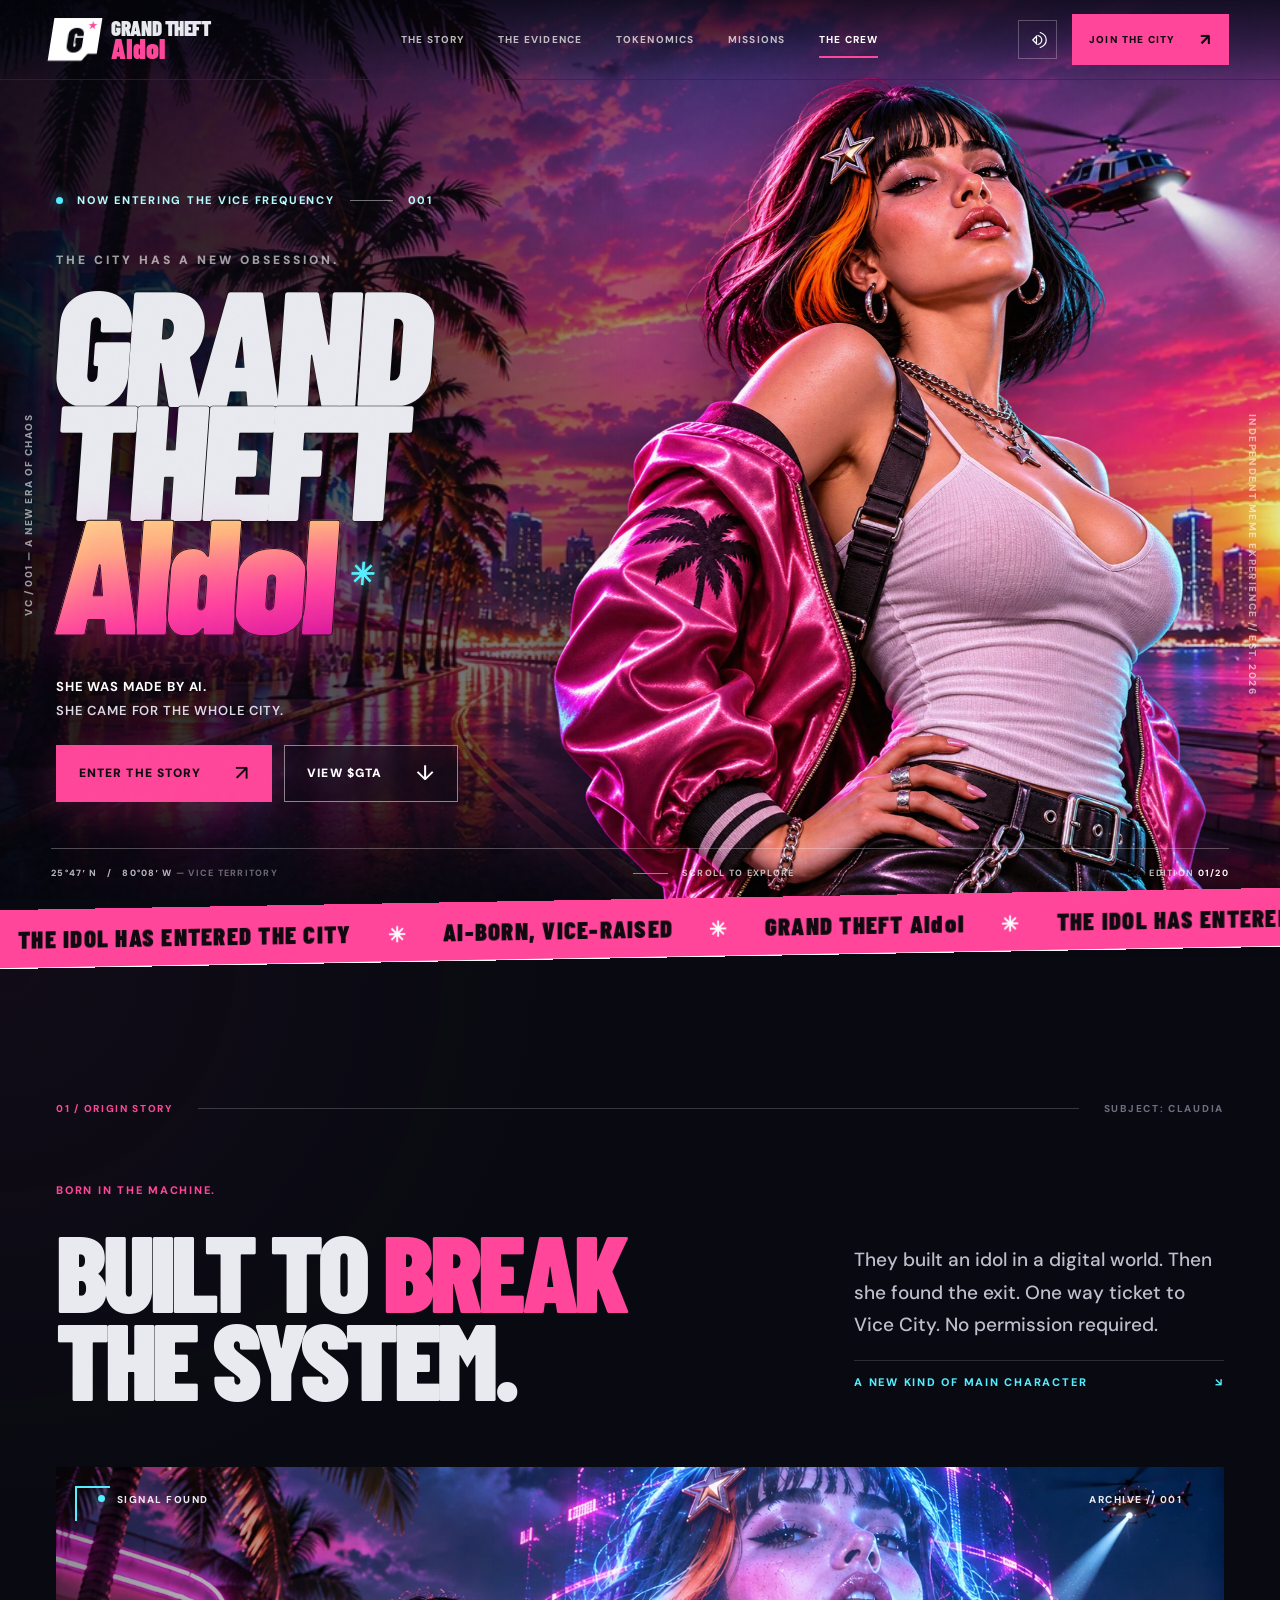
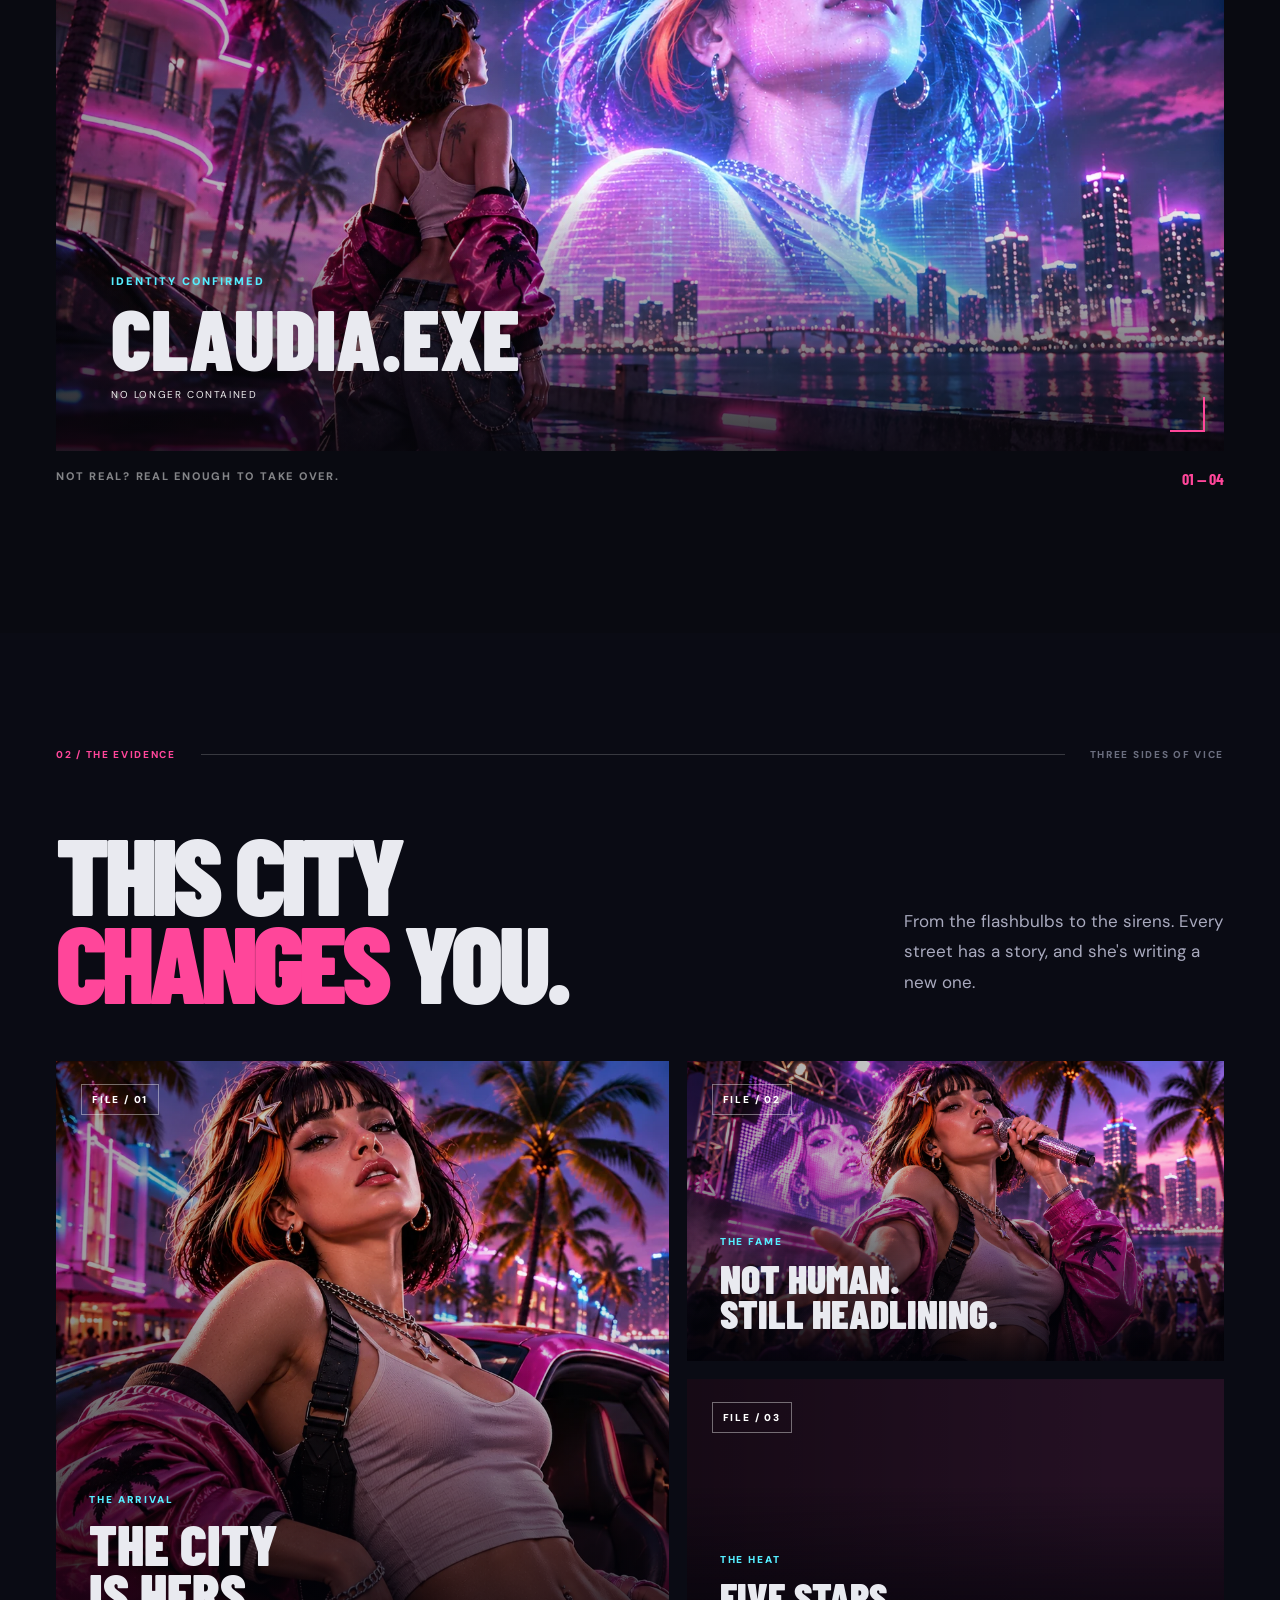
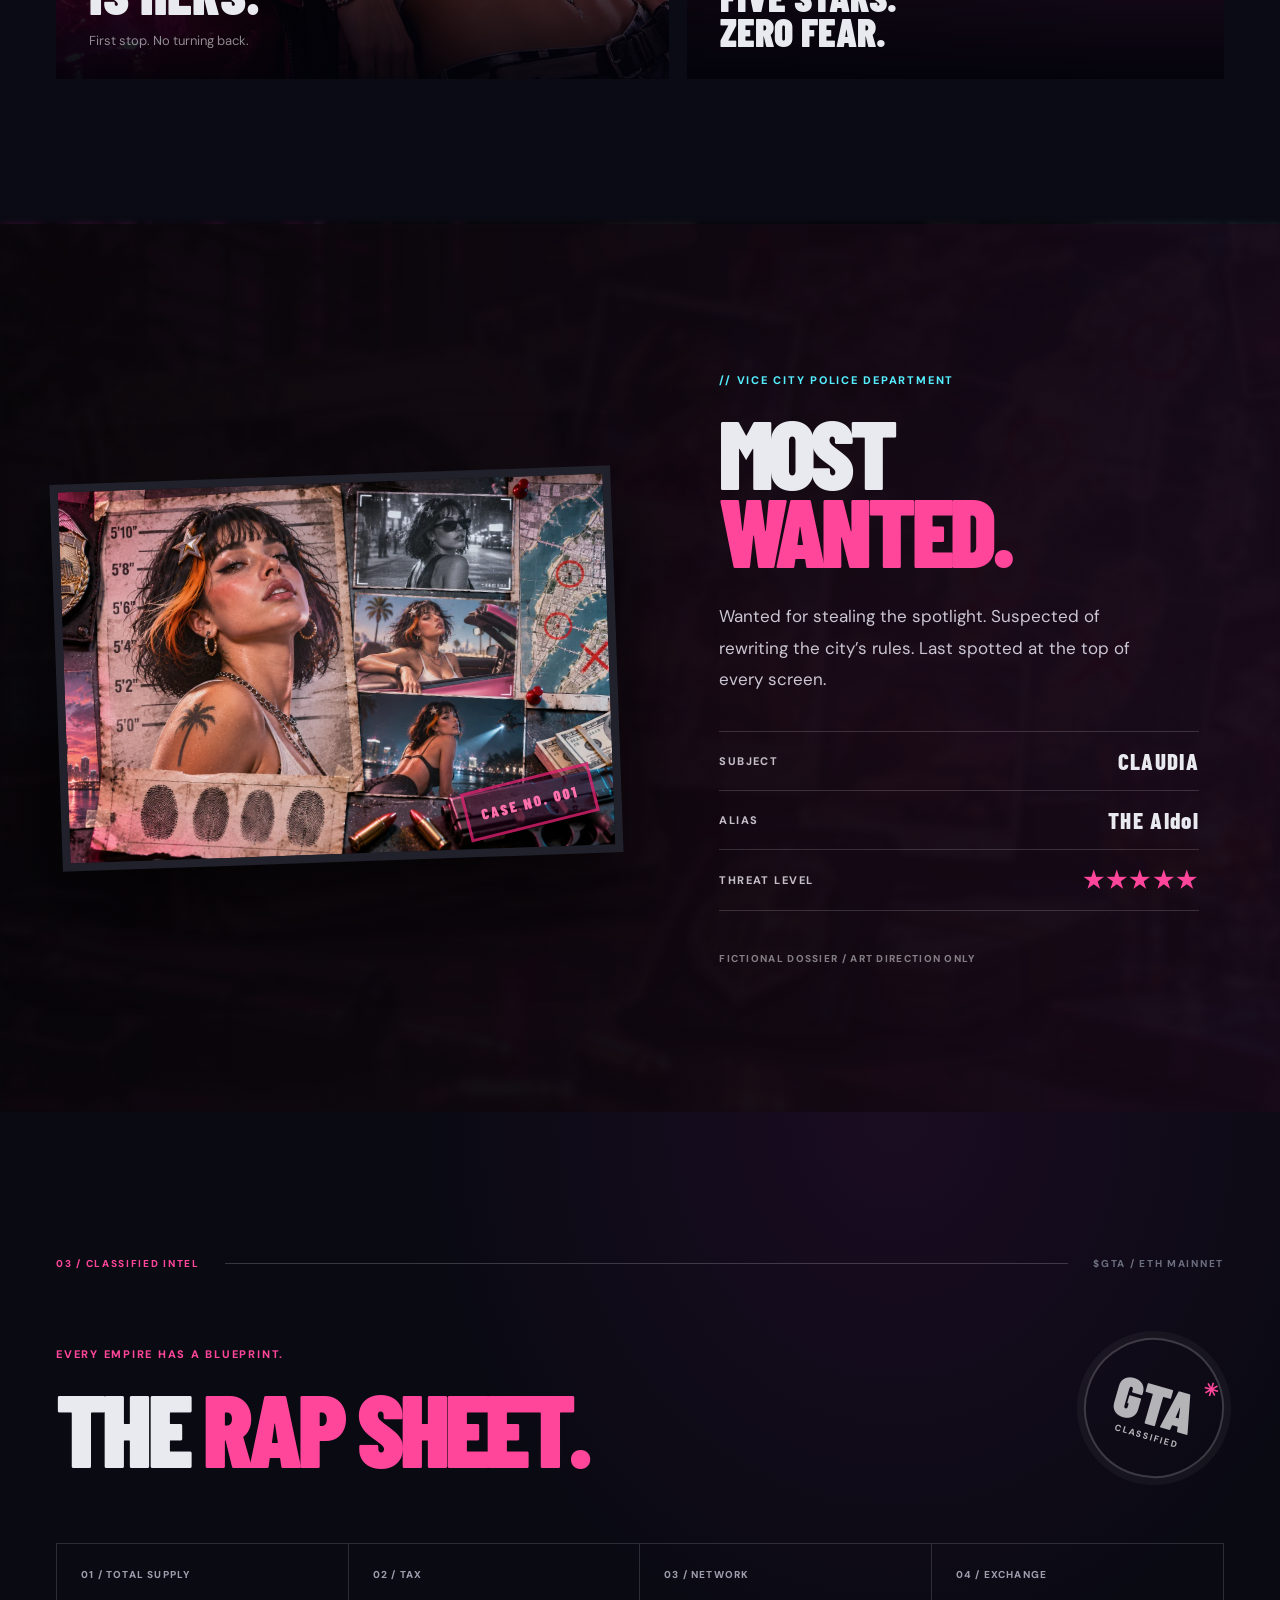
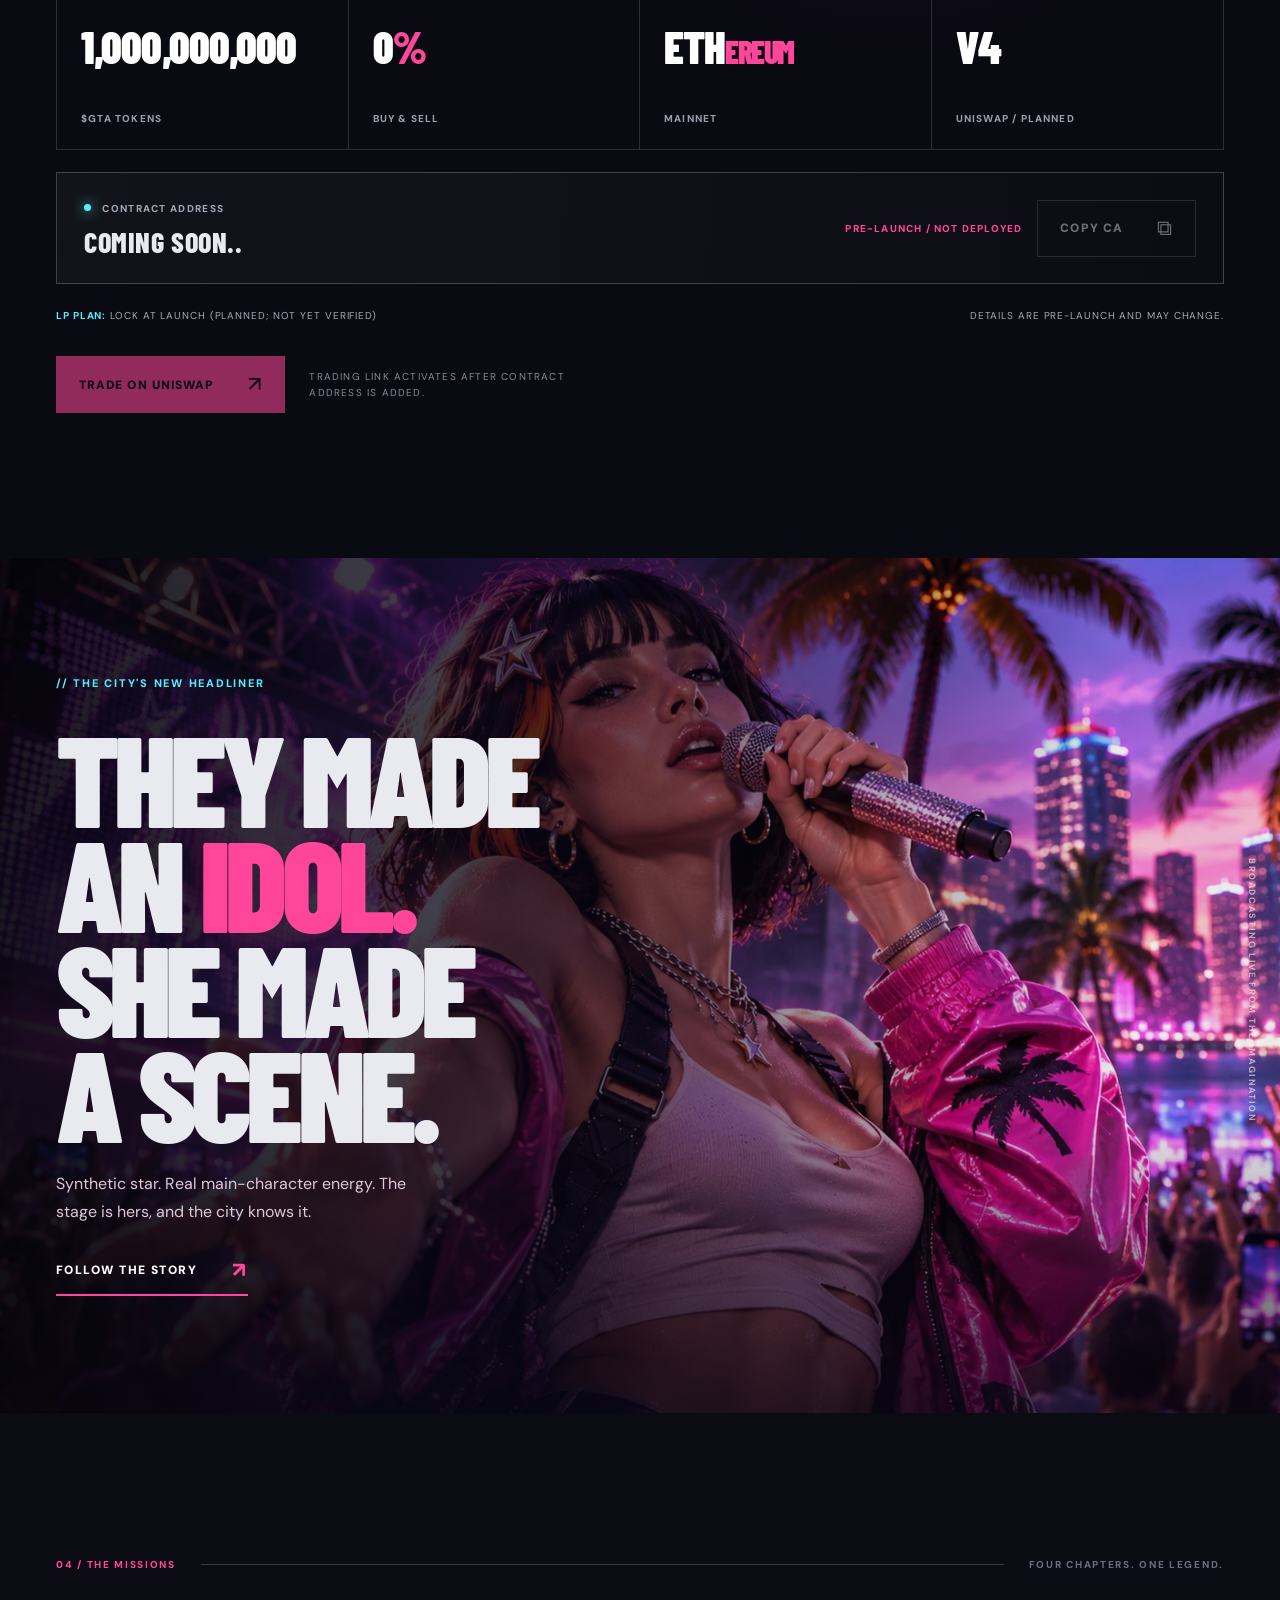
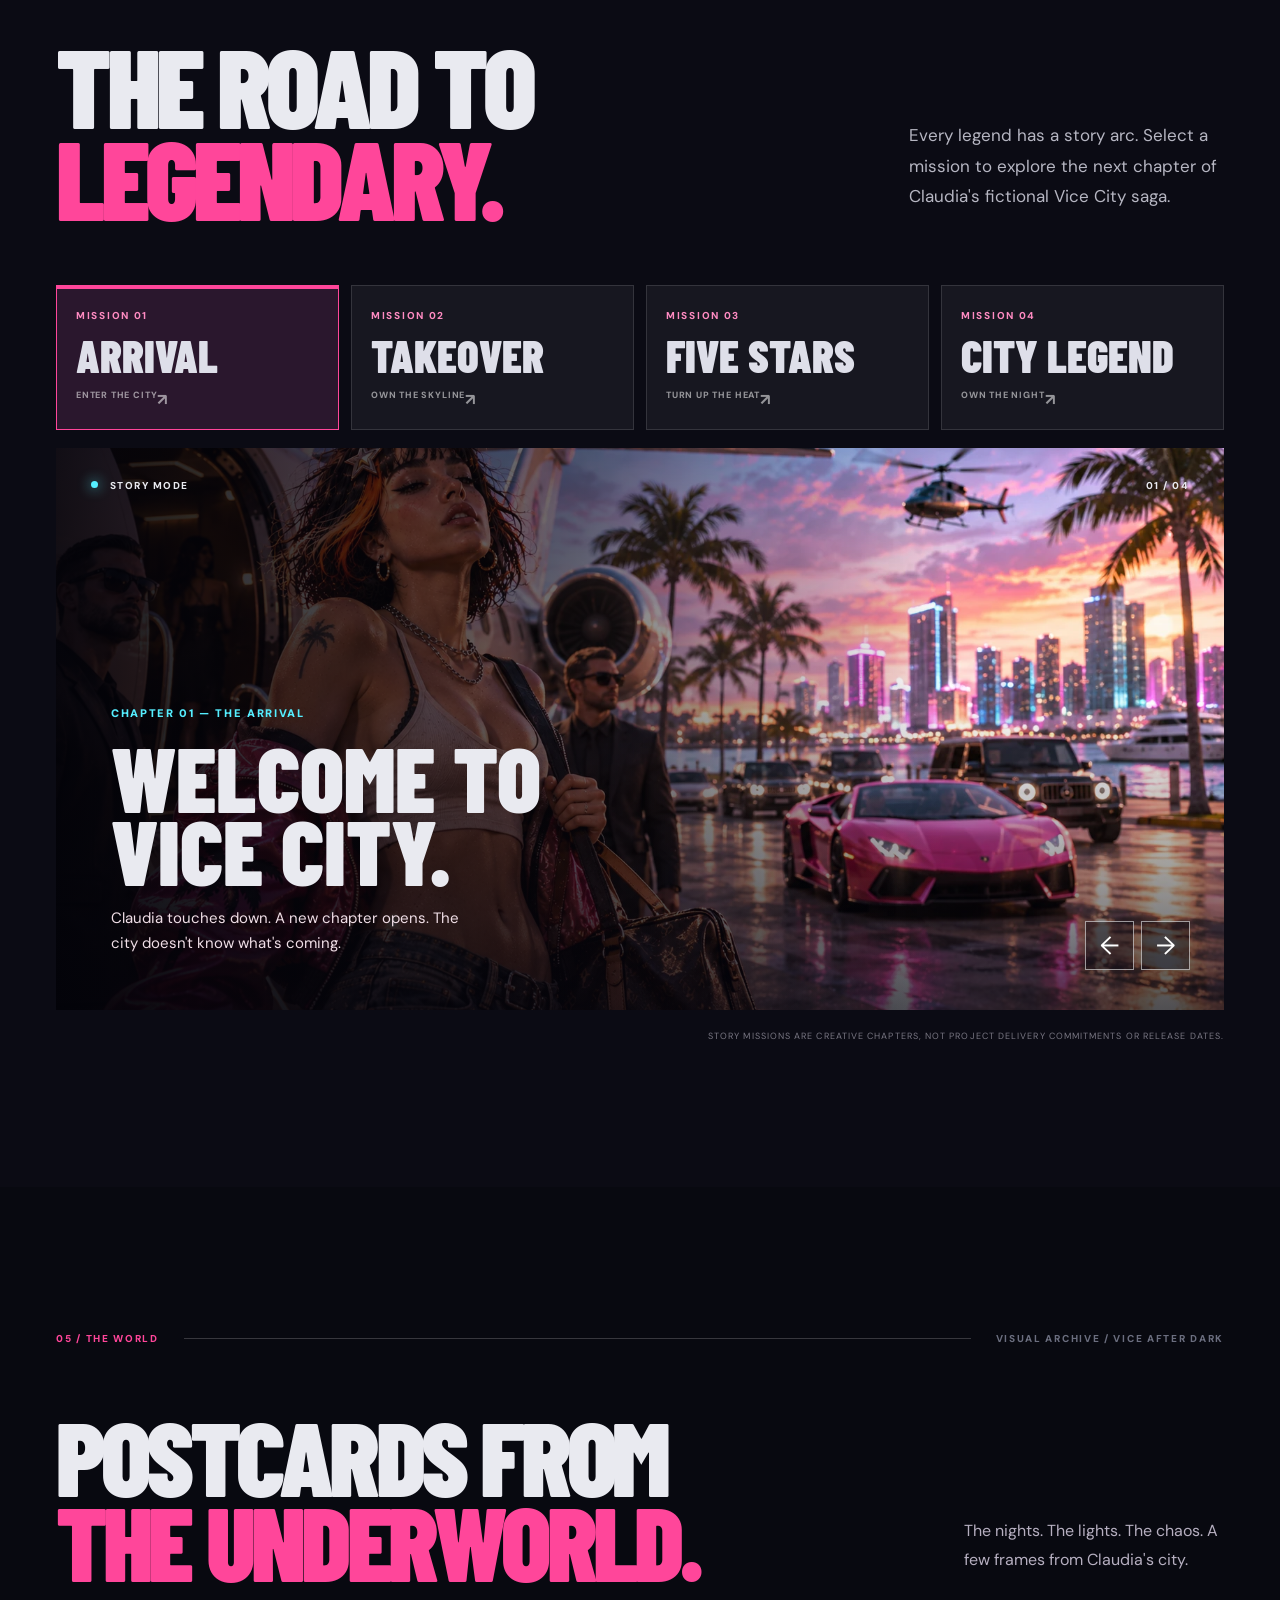
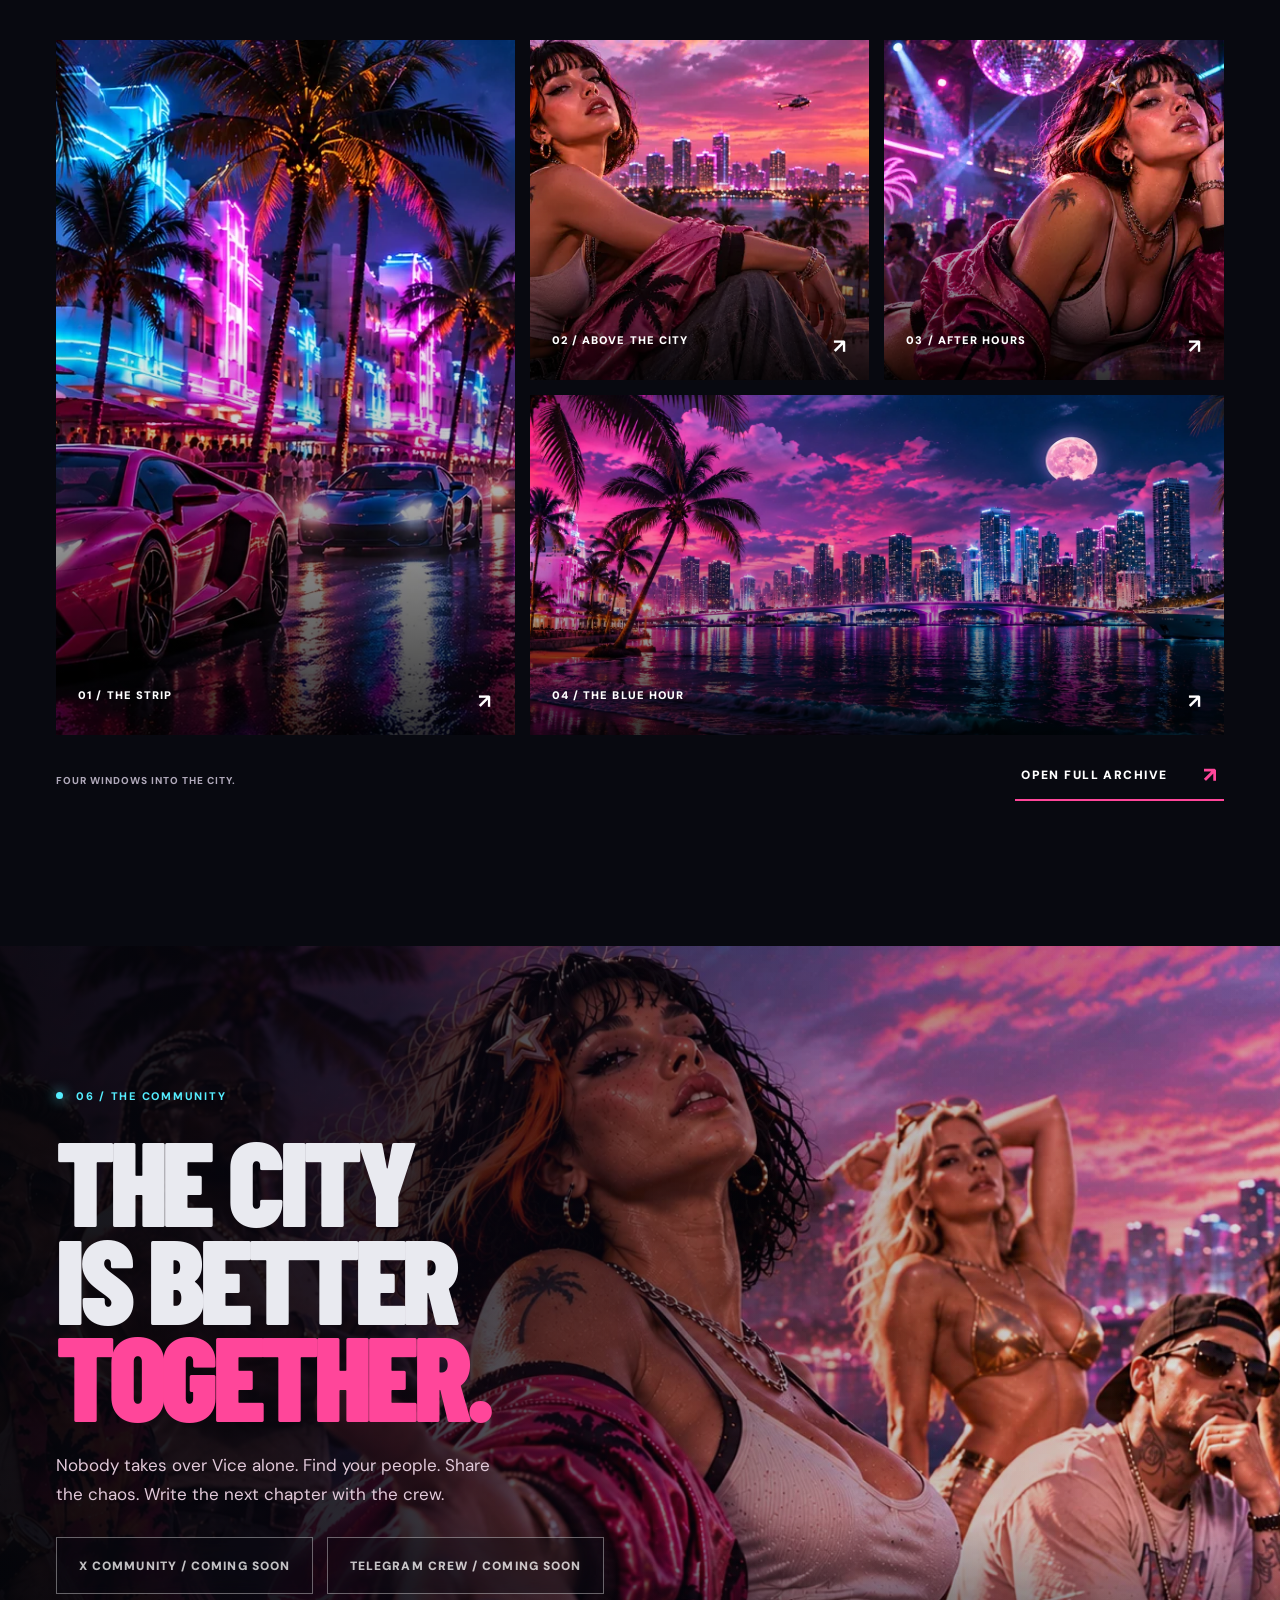
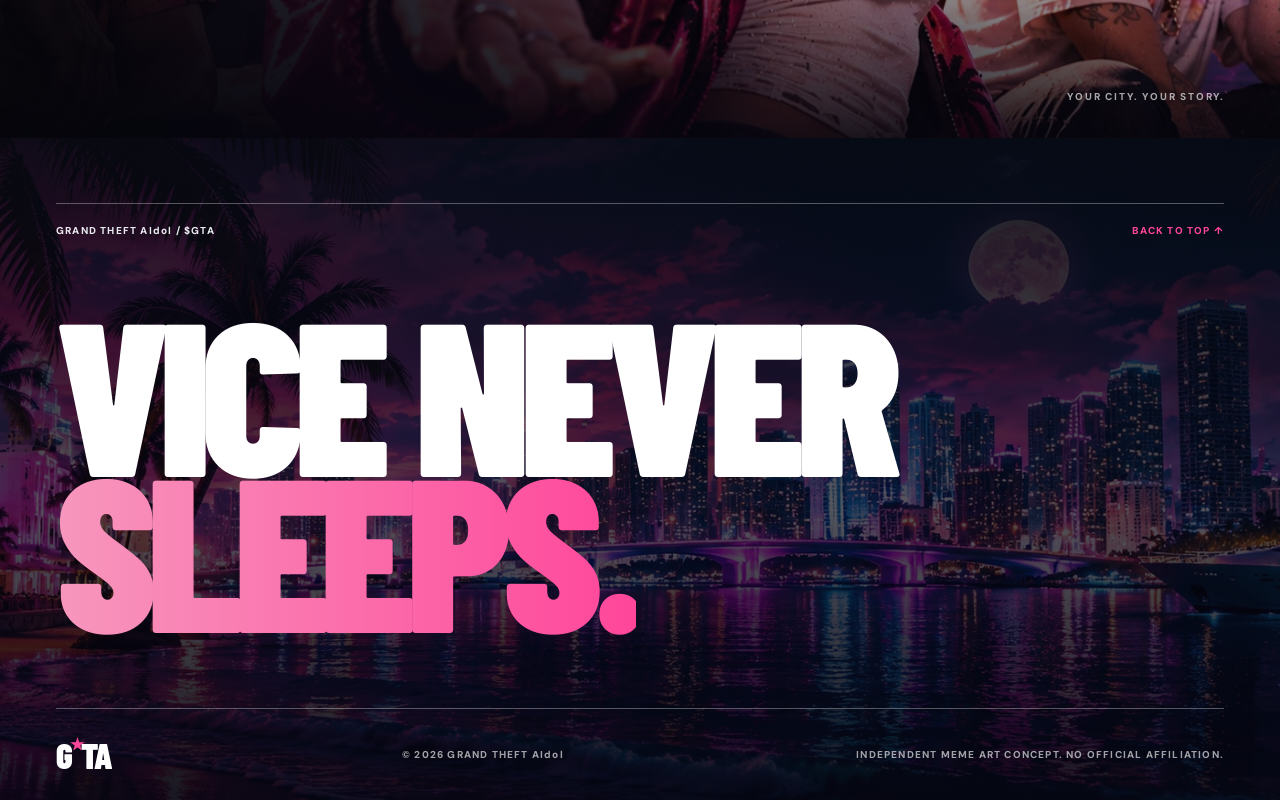
==== index.html @ fe6e4213 "Publish the Grand Theft AIdol site with a private visitor dashboard. EOF" ====
<!doctype html>
<html lang="en">
<head>
  <meta charset="UTF-8" />
  <meta name="viewport" content="width=device-width, initial-scale=1.0" />
  <meta name="theme-color" content="#080910" />
  <meta name="description" content="Grand Theft AIdol ($GTA). The AI idol has arrived in Vice City. Explore the cinematic, independent memecoin experience." />
  <meta property="og:type" content="website" />
  <meta property="og:title" content="Grand Theft AIdol | $GTA" />
  <meta property="og:description" content="The city has a new idol. Enter the neon-soaked $GTA universe." />
  <meta property="og:image" content="assets/images/social-preview.jpg" />
  <meta name="twitter:card" content="summary_large_image" />
  <meta name="color-scheme" content="dark" />
  <title>Grand Theft AIdol — $GTA | Welcome to Vice</title>
  <link rel="icon" type="image/webp" href="assets/images/logo-circle.webp" />
  <link rel="preload" as="image" href="assets/images/city-sunset.webp" fetchpriority="high" />
  <link rel="preload" as="image" href="assets/images/claudia-cutout.webp" fetchpriority="high" />
  <link rel="stylesheet" href="css/styles.css" />
  <script src="js/config.js" defer></script>
  <script src="js/app.js" defer></script>
  <script src="js/visitor.js" defer></script>
</head>
<body>
  <a class="skip-link" href="#main">Skip to content</a>
  <div class="grain" aria-hidden="true"></div>
  <div class="reading-progress" aria-hidden="true"><span id="readingBar"></span></div>

  <div class="boot" id="boot" aria-hidden="true">
    <div class="boot__grain"></div>
    <div class="boot__inner">
      <span class="eyebrow boot__eyebrow"><span class="led"></span> VICE CITY NETWORK / BOOTING</span>
      <div class="boot__brand">G<span>T</span>A<span class="boot__period">.</span></div>
      <div class="boot__status">CONNECTING TO THE IDOL FREQUENCY</div>
      <div class="boot__track"><span class="boot__fill" id="bootFill"></span></div>
      <span class="boot__percent" id="bootPercent">00%</span>
    </div>
  </div>

  <header class="header" id="header">
    <a class="brand" href="#home" aria-label="Grand Theft AIdol — home">
      <span class="brand__icon">G<span>★</span></span>
      <span class="brand__name">GRAND THEFT<span>AIdol</span></span>
    </a>
    <nav class="nav" id="mainNav" aria-label="Main navigation">
      <a href="#story" data-nav="story">THE STORY</a>
      <a href="#evidence" data-nav="evidence">THE EVIDENCE</a>
      <a href="#tokenomics" data-nav="tokenomics">TOKENOMICS</a>
      <a href="#missions" data-nav="missions">MISSIONS</a>
      <a href="#crew" data-nav="crew">THE CREW</a>
      <span class="nav__mobile-meta">VICE CITY / 2026 / NO SLEEP</span>
    </nav>
    <div class="header__actions">
      <button class="icon-btn motion-toggle" id="motionToggle" type="button" aria-label="Reduce site animations" aria-pressed="false" title="Toggle animation">
        <svg viewBox="0 0 24 24" aria-hidden="true"><path d="m5 12 5-5v10l-5-5Zm7-6c3 1 5 3 5 6s-2 5-5 6M15 2c5 2 8 5 8 10s-3 8-8 10" fill="none" stroke="currentColor" stroke-width="1.6" stroke-linecap="round"/></svg>
      </button>
      <a class="header__cta" href="#crew">JOIN THE CITY <span aria-hidden="true">↗</span></a>
      <button class="menu-toggle" id="menuToggle" type="button" aria-controls="mainNav" aria-expanded="false" aria-label="Open navigation"><span></span><span></span></button>
    </div>
  </header>

  <main id="main">
    <section class="hero stage" id="home" aria-label="Welcome to Grand Theft AIdol">
      <div class="hero__photo" aria-hidden="true"><img src="assets/images/city-sunset.webp" alt="" fetchpriority="high" /></div>
      <div class="hero__vignette"></div>
      <div class="hero__sunflare" aria-hidden="true"></div>
      <div class="hero__cutout" id="heroCutout" aria-hidden="true"><img src="assets/images/claudia-cutout.webp" alt="" fetchpriority="high" /></div>
      <div class="hero__side hero__side--left" aria-hidden="true">VC / 001 — A NEW ERA OF CHAOS</div>
      <div class="hero__side hero__side--right" aria-hidden="true">INDEPENDENT MEME EXPERIENCE // EST. 2026</div>
      <div class="hero__content container">
        <div class="hero__status eyebrow"><span class="led"></span> NOW ENTERING THE VICE FREQUENCY <span class="hero__status-line"></span> 001</div>
        <p class="hero__overline">THE CITY HAS A NEW OBSESSION.</p>
        <h1 class="hero__headline"><span>GRAND</span><span>THEFT</span><span class="hero__headline-idol">AI<em>dol</em><b class="hero__spark">✳</b></span></h1>
        <div class="hero__bottom">
          <p><strong>SHE WAS MADE BY AI.</strong><br/>SHE CAME FOR THE WHOLE CITY.</p>
          <div class="hero__buttons">
            <a class="btn btn--pink" href="#story"><span>ENTER THE STORY</span><span aria-hidden="true">↗</span></a>
            <a class="btn btn--outline" href="#tokenomics"><span>VIEW $GTA</span><span aria-hidden="true">↓</span></a>
          </div>
        </div>
      </div>
      <div class="hero__footer">
        <div class="coordinates">25°47′ N &nbsp; / &nbsp; 80°08′ W <span>— VICE TERRITORY</span></div>
        <a class="scroll-hint" href="#story"><span class="scroll-hint__line"></span> SCROLL TO EXPLORE</a>
        <div class="hero__edition">EDITION <strong>01/20</strong></div>
      </div>
    </section>

    <div class="ticker" aria-label="AI idol. Vice City. Zero permission.">
      <div class="ticker__track" aria-hidden="true"><span>THE IDOL HAS ENTERED THE CITY <b>✳</b> AI-BORN, VICE-RAISED <b>✳</b> GRAND THEFT AIdol <b>✳</b> THE IDOL HAS ENTERED THE CITY <b>✳</b> AI-BORN, VICE-RAISED <b>✳</b> GRAND THEFT AIdol <b>✳</b></span><span>THE IDOL HAS ENTERED THE CITY <b>✳</b> AI-BORN, VICE-RAISED <b>✳</b> GRAND THEFT AIdol <b>✳</b> THE IDOL HAS ENTERED THE CITY <b>✳</b> AI-BORN, VICE-RAISED <b>✳</b> GRAND THEFT AIdol <b>✳</b></span></div>
    </div>

    <section class="story section" id="story" aria-labelledby="storyHeading">
      <div class="container">
        <div class="section-kicker reveal"><span>01 / ORIGIN STORY</span><span class="section-kicker__rule"></span><span>SUBJECT: CLAUDIA</span></div>
        <div class="story__intro">
          <div class="story__heading reveal">
            <p class="eyebrow text-pink">BORN IN THE MACHINE.</p>
            <h2 id="storyHeading" class="display">BUILT TO <em>BREAK</em><br/>THE SYSTEM.</h2>
          </div>
          <div class="story__lede reveal"><p>They built an idol in a digital world. Then she found the exit. One way ticket to Vice City. No permission required.</p><span class="micro">A NEW KIND OF MAIN CHARACTER <span aria-hidden="true">↘</span></span></div>
        </div>
        <div class="story__cinema image-frame reveal">
          <img src="assets/images/ai-hologram.webp" alt="Claudia stands on a Vice City rooftop beneath an enormous blue holographic projection of herself." loading="lazy" decoding="async" />
          <div class="story__cinema-overlay"></div>
          <span class="frame-corner frame-corner--tl"></span><span class="frame-corner frame-corner--br"></span>
          <div class="story__cinema-top"><span><span class="led"></span> SIGNAL FOUND</span><span>ARCHIVE // 001</span></div>
          <div class="story__cinema-caption"><span>IDENTITY CONFIRMED</span><strong>CLAUDIA.EXE</strong><small>NO LONGER CONTAINED</small></div>
        </div>
        <div class="story__footnote reveal"><span class="micro">NOT REAL? REAL ENOUGH TO TAKE OVER.</span><span class="story__footnote-number">01 — 04</span></div>
      </div>
    </section>

    <section class="episodes section" id="evidence" aria-labelledby="evidenceHeading">
      <div class="container">
        <div class="section-kicker reveal"><span>02 / THE EVIDENCE</span><span class="section-kicker__rule"></span><span>THREE SIDES OF VICE</span></div>
        <div class="episodes__head reveal"><h2 class="display" id="evidenceHeading">THIS CITY<br/><em>CHANGES</em> YOU.</h2><p>From the flashbulbs to the sirens. Every street has a story, and she's writing a new one.</p></div>
        <div class="episodes__grid">
          <article class="episode episode--tall reveal" tabindex="0">
            <img src="assets/images/arrival-supercar.webp" loading="lazy" decoding="async" alt="Claudia with an exotic pink car on a neon waterfront boulevard." />
            <div class="episode__shade"></div><div class="episode__number">FILE / 01</div><div class="episode__bottom"><span>THE ARRIVAL</span><h3>THE CITY<br/>IS HERS.</h3><p>First stop. No turning back.</p></div>
          </article>
          <article class="episode episode--short reveal" tabindex="0">
            <img src="assets/images/stage-idol.webp" loading="lazy" decoding="async" alt="Claudia performing onstage beneath pink lights in front of an enormous crowd." />
            <div class="episode__shade"></div><div class="episode__number">FILE / 02</div><div class="episode__bottom"><span>THE FAME</span><h3>NOT HUMAN.<br/>STILL HEADLINING.</h3></div>
          </article>
          <article class="episode episode--short reveal" tabindex="0">
            <img src="assets/images/police-chase.webp" loading="lazy" decoding="async" alt="Claudia speeds through a rainy night as police cars and a helicopter pursue." />
            <div class="episode__shade"></div><div class="episode__number">FILE / 03</div><div class="episode__bottom"><span>THE HEAT</span><h3>FIVE STARS.<br/>ZERO FEAR.</h3></div>
          </article>
        </div>
      </div>
    </section>

    <section class="wanted section" id="wanted" aria-label="Claudia casefile">
      <div class="wanted__bg" aria-hidden="true"><img src="assets/images/casefile-desk.webp" loading="lazy" alt=""/></div>
      <div class="container wanted__grid">
        <div class="wanted__poster image-frame reveal"><img src="assets/images/wanted-dossier.webp" alt="Fictional Vice City police investigation board featuring Claudia's portrait, fingerprints, and surveillance photos." loading="lazy" decoding="async"/><span class="wanted__stamp">CASE NO. 001</span></div>
        <div class="wanted__copy reveal"><span class="eyebrow text-cyan">// VICE CITY POLICE DEPARTMENT</span><h2 class="display">MOST<br/><em>WANTED.</em></h2><p>Wanted for stealing the spotlight. Suspected of rewriting the city’s rules. Last spotted at the top of every screen.</p><div class="wanted__facts"><div><span>SUBJECT</span><strong>CLAUDIA</strong></div><div><span>ALIAS</span><strong>THE AIdol</strong></div><div><span>THREAT LEVEL</span><strong class="wanted__stars" aria-label="five stars">★★★★★</strong></div></div><span class="wanted__notice">FICTIONAL DOSSIER / ART DIRECTION ONLY</span></div>
      </div>
    </section>

    <section class="token section" id="tokenomics" aria-labelledby="tokenHeading">
      <div class="container">
        <div class="section-kicker reveal"><span>03 / CLASSIFIED INTEL</span><span class="section-kicker__rule"></span><span>$GTA / ETH MAINNET</span></div>
        <div class="token__head reveal"><div><p class="eyebrow text-pink">EVERY EMPIRE HAS A BLUEPRINT.</p><h2 class="display" id="tokenHeading">THE <em>RAP SHEET.</em></h2></div><div class="token__seal" aria-hidden="true">GTA<span>✳</span><small>CLASSIFIED</small></div></div>
        <div class="token__grid">
          <div class="token-stat reveal"><span class="token-stat__index">01 / TOTAL SUPPLY</span><strong>1,000,000,000</strong><small>$GTA TOKENS</small></div>
          <div class="token-stat reveal"><span class="token-stat__index">02 / TAX</span><strong>0<span>%</span></strong><small>BUY & SELL</small></div>
          <div class="token-stat reveal"><span class="token-stat__index">03 / NETWORK</span><strong>ETH<span class="token-stat__mini">EREUM</span></strong><small>MAINNET</small></div>
          <div class="token-stat reveal"><span class="token-stat__index">04 / EXCHANGE</span><strong>V4</strong><small>UNISWAP / PLANNED</small></div>
        </div>
        <div class="contract reveal" id="contractPanel"><div class="contract__label"><span><span class="led"></span> CONTRACT ADDRESS</span><strong id="contractText">COMING SOON..</strong></div><div class="contract__actions"><span class="contract__status" id="contractStatus">PRE-LAUNCH / NOT DEPLOYED</span><button type="button" id="copyContract" class="btn btn--subtle" data-copy-contract disabled>COPY CA <span aria-hidden="true">⧉</span></button></div></div>
        <div class="token__subnote reveal"><span><strong>LP PLAN:</strong> LOCK AT LAUNCH (PLANNED; NOT YET VERIFIED)</span><span class="token__note-right">DETAILS ARE PRE-LAUNCH AND MAY CHANGE.</span></div>
        <div class="token__cta-row reveal"><a class="btn btn--pink trade-link is-unavailable" id="tradeLink" href="#tokenomics" aria-disabled="true" tabindex="-1">TRADE ON UNISWAP <span aria-hidden="true">↗</span></a><span>TRADING LINK ACTIVATES AFTER CONTRACT ADDRESS IS ADDED.</span></div>
      </div>
    </section>

    <section class="idol stage" id="idol" aria-labelledby="idolHeading">
      <img src="assets/images/stage-idol.webp" alt="Claudia singing to a crowd under neon concert lights." loading="lazy" decoding="async" />
      <div class="idol__wash"></div>
      <div class="container idol__inner"><p class="eyebrow text-cyan reveal">// THE CITY'S NEW HEADLINER</p><h2 id="idolHeading" class="display reveal">THEY MADE<br/>AN <em>IDOL.</em><br/>SHE MADE<br/>A SCENE.</h2><p class="reveal">Synthetic star. Real main-character energy. The stage is hers, and the city knows it.</p><a class="text-link reveal" href="#missions">FOLLOW THE STORY <span>↗</span></a></div>
      <span class="idol__vertical" aria-hidden="true">BROADCASTING LIVE FROM THE IMAGINATION</span>
    </section>

    <section class="missions section" id="missions" aria-labelledby="missionsHeading">
      <div class="container">
        <div class="section-kicker reveal"><span>04 / THE MISSIONS</span><span class="section-kicker__rule"></span><span>FOUR CHAPTERS. ONE LEGEND.</span></div>
        <div class="missions__head reveal"><h2 class="display" id="missionsHeading">THE ROAD TO<br/><em>LEGENDARY.</em></h2><p>Every legend has a story arc. Select a mission to explore the next chapter of Claudia's fictional Vice City saga.</p></div>
        <div class="mission-tabs" id="missionTabs" role="tablist" aria-label="Choose a chapter">
          <button class="mission-tab is-active" type="button" role="tab" id="missionTab0" aria-selected="true" aria-controls="missionPanel" data-mission="0"><span>MISSION 01</span><strong>ARRIVAL</strong><small>ENTER THE CITY <span aria-hidden="true">↗</span></small></button>
          <button class="mission-tab" type="button" role="tab" id="missionTab1" aria-selected="false" aria-controls="missionPanel" data-mission="1" tabindex="-1"><span>MISSION 02</span><strong>TAKEOVER</strong><small>OWN THE SKYLINE <span aria-hidden="true">↗</span></small></button>
          <button class="mission-tab" type="button" role="tab" id="missionTab2" aria-selected="false" aria-controls="missionPanel" data-mission="2" tabindex="-1"><span>MISSION 03</span><strong>FIVE STARS</strong><small>TURN UP THE HEAT <span aria-hidden="true">↗</span></small></button>
          <button class="mission-tab" type="button" role="tab" id="missionTab3" aria-selected="false" aria-controls="missionPanel" data-mission="3" tabindex="-1"><span>MISSION 04</span><strong>CITY LEGEND</strong><small>OWN THE NIGHT <span aria-hidden="true">↗</span></small></button>
        </div>
        <div class="mission-view image-frame reveal" id="missionPanel" role="tabpanel" aria-labelledby="missionTab0" tabindex="0">
          <img id="missionImage" src="assets/images/mission-arrival.webp" loading="lazy" alt="Claudia arriving in Vice City beside her private jet." />
          <div class="mission-view__gradient"></div>
          <div class="mission-view__meta"><span><span class="led"></span> STORY MODE</span><span id="missionCounter">01 / 04</span></div>
          <div class="mission-view__copy"><span id="missionEyebrow">CHAPTER 01 — THE ARRIVAL</span><h3 id="missionTitle">WELCOME TO<br/>VICE CITY.</h3><p id="missionDescription">Claudia touches down. A new chapter opens. The city doesn't know what's coming.</p></div>
          <div class="mission-view__controls"><button type="button" id="missionPrev" aria-label="Previous mission">←</button><button type="button" id="missionNext" aria-label="Next mission">→</button></div>
        </div>
        <p class="missions__disclaimer">STORY MISSIONS ARE CREATIVE CHAPTERS, NOT PROJECT DELIVERY COMMITMENTS OR RELEASE DATES.</p>
      </div>
    </section>

    <section class="archive section" id="archive" aria-labelledby="archiveHeading">
      <div class="container">
        <div class="section-kicker reveal"><span>05 / THE WORLD</span><span class="section-kicker__rule"></span><span>VISUAL ARCHIVE / VICE AFTER DARK</span></div>
        <div class="archive__head reveal"><h2 class="display" id="archiveHeading">POSTCARDS FROM<br/><em>THE UNDERWORLD.</em></h2><p>The nights. The lights. The chaos. A few frames from Claudia's city.</p></div>
        <div class="archive__grid" id="archiveGrid">
          <button class="archive-shot archive-shot--wide reveal" type="button" data-gallery="0" aria-label="View neon boulevard scene"><img src="assets/images/city-nightlife.webp" alt="Neon boulevard and sports car under a moonlit sky." loading="lazy"/><span>01 / THE STRIP <b>↗</b></span></button>
          <button class="archive-shot reveal" type="button" data-gallery="1" aria-label="View rooftop sunset scene"><img src="assets/images/rooftop-sunset-thumb.webp" alt="Claudia on a rooftop at sunset overlooking the bay." loading="lazy"/><span>02 / ABOVE THE CITY <b>↗</b></span></button>
          <button class="archive-shot reveal" type="button" data-gallery="2" aria-label="View nightclub scene"><img src="assets/images/nightclub-thumb.webp" alt="Claudia inside a glowing neon nightclub." loading="lazy"/><span>03 / AFTER HOURS <b>↗</b></span></button>
          <button class="archive-shot reveal" type="button" data-gallery="3" aria-label="View skyline night scene"><img src="assets/images/city-night.webp" alt="Moonlit waterfront and glowing Vice City skyline." loading="lazy"/><span>04 / THE BLUE HOUR <b>↗</b></span></button>
        </div>
        <div class="archive__foot reveal"><span>FOUR WINDOWS INTO THE CITY.</span><button type="button" id="openGallery" class="text-link">OPEN FULL ARCHIVE <span>↗</span></button></div>
      </div>
    </section>

    <section class="crew stage" id="crew" aria-labelledby="crewHeading">
      <img class="crew__image" src="assets/images/crew.webp" alt="Claudia surrounded by a group of friends on the neon Vice City waterfront." loading="lazy" decoding="async" />
      <div class="crew__overlay"></div>
      <div class="container crew__inner"><p class="eyebrow reveal"><span class="led"></span> 06 / THE COMMUNITY</p><h2 id="crewHeading" class="display reveal">THE CITY<br/>IS BETTER<br/><em>TOGETHER.</em></h2><p class="crew__description reveal">Nobody takes over Vice alone. Find your people. Share the chaos. Write the next chapter with the crew.</p><div class="crew__buttons reveal" id="communityLinks"><span class="btn btn--outline btn--pending">X COMMUNITY / COMING SOON</span><span class="btn btn--outline btn--pending">TELEGRAM / COMING SOON</span></div></div>
      <span class="crew__stamp">YOUR CITY. YOUR STORY.</span>
    </section>
  </main>

  <footer class="footer" id="footer">
    <div class="footer__background"><img src="assets/images/city-night.webp" alt="" loading="lazy" decoding="async" /></div>
    <div class="container footer__content"><div class="footer__top"><span>GRAND THEFT AIdol / $GTA</span><a href="#home">BACK TO TOP ↑</a></div><div class="footer__big">VICE NEVER<br/><em>SLEEPS.</em></div><div class="footer__bottom"><div class="footer__mark">G<span>★</span>TA</div><span>© <span id="year">2026</span> GRAND THEFT AIdol</span><span>INDEPENDENT MEME ART CONCEPT. NO OFFICIAL AFFILIATION.</span></div></div>
  </footer>

  <dialog class="gallery-dialog" id="galleryDialog" aria-label="Vice City image gallery"><button class="gallery-dialog__close" id="closeGallery" type="button" aria-label="Close gallery">×</button><img id="galleryImage" src="assets/images/city-nightlife.webp" alt=""/><div class="gallery-dialog__bottom"><button type="button" id="galleryPrev" aria-label="Previous picture">←</button><span id="galleryCaption">01 / THE STRIP</span><button type="button" id="galleryNext" aria-label="Next picture">→</button></div></dialog>
  <div class="toast" id="toast" role="status" aria-live="polite"></div>
</body>
</html>
---- css/styles.css ----
@import url('https://fonts.googleapis.com/css2?family=Barlow+Condensed:wght@500;600;700;800;900&family=DM+Sans:wght@400;500;600;700;800&display=swap');
:root {
  --ink:#080910;--ink2:#10121b;--paper:#e9eaf0;--muted:#a3a5b6;--dim:#6b6e7f;
  --pink:#ff469a;--pink-hot:#ff168b;--cyan:#55eeff;--orange:#ff9e68;--purple:#a574fa;
  --font-display:'Barlow Condensed',Impact,'Arial Narrow',sans-serif;
  --font-body:'DM Sans',Arial,Helvetica,sans-serif;
  --container:1380px;--header:80px;--ease:cubic-bezier(.19,1,.22,1);
}
*{box-sizing:border-box}html{scroll-behavior:smooth;scroll-padding-top:90px}body{margin:0;background:var(--ink);color:var(--paper);font-family:var(--font-body);font-size:15px;-webkit-font-smoothing:antialiased;overflow-x:hidden}body.is-booting{overflow:hidden}
::selection{background:var(--pink);color:var(--ink)}a{color:inherit;text-decoration:none}button{font:inherit}button,a{ -webkit-tap-highlight-color:transparent }button{cursor:pointer}img{max-width:100%;display:block}h1,h2,h3,p{margin-top:0}button:focus-visible,a:focus-visible,[tabindex]:focus-visible{outline:2px solid var(--cyan);outline-offset:5px}.skip-link{position:fixed;top:-70px;left:20px;z-index:500;background:var(--pink);color:#000;padding:14px}.skip-link:focus{top:12px}.container{width:min(var(--container),calc(100% - 112px));margin-inline:auto}.section{padding:145px 0;position:relative}.display{font-family:var(--font-display);font-size:clamp(68px,8.4vw,158px);font-weight:900;line-height:.82;letter-spacing:-.046em;text-transform:uppercase;margin:0}.display em{font-style:normal;color:var(--pink)}.eyebrow,.micro{font-family:var(--font-body);font-size:11px;font-weight:800;letter-spacing:.16em;text-transform:uppercase}.text-pink{color:var(--pink)}.text-cyan{color:var(--cyan)}.led{display:inline-block;width:7px;height:7px;border-radius:50%;background:var(--cyan);box-shadow:0 0 13px var(--cyan);vertical-align:1px;margin-right:8px}.grain{pointer-events:none;position:fixed;inset:0;z-index:120;opacity:.055;background-image:url("data:image/svg+xml,%3Csvg viewBox='0 0 180 180' xmlns='http://www.w3.org/2000/svg'%3E%3Cfilter id='n'%3E%3CfeTurbulence type='fractalNoise' baseFrequency='.65' numOctaves='3' stitchTiles='stitch'/%3E%3C/filter%3E%3Cpath filter='url(%23n)' opacity='.4' d='M0 0h180v180H0z'/%3E%3C/svg%3E")}.reading-progress{height:2px;position:fixed;top:0;left:0;right:0;z-index:250;pointer-events:none}.reading-progress span{display:block;height:100%;width:0;background:linear-gradient(90deg,var(--pink),var(--orange),var(--cyan));box-shadow:0 0 18px var(--pink)}
/* Loader */
.boot{display:none;position:fixed;inset:0;z-index:300;place-items:center;background:#05050c;transition:opacity .7s ease,visibility .7s ease}.has-js .boot{display:grid}.boot.is-leaving{opacity:0;visibility:hidden}.boot__grain{position:absolute;inset:0;background:radial-gradient(ellipse at 48% 52%,#4f1649 0%,transparent 47%),repeating-linear-gradient(0deg,transparent 0 4px,#ffffff05 4px 5px)}.boot__inner{width:min(430px,calc(100vw - 64px));position:relative;text-align:center}.boot__eyebrow{color:var(--cyan)}.boot__brand{font:900 clamp(120px,23vw,220px)/.9 var(--font-display);letter-spacing:-.08em;margin:18px 0 2px;text-shadow:0 0 70px #ff2d995e}.boot__brand span{color:var(--pink)}.boot__brand .boot__period{color:var(--cyan);margin-left:4px}.boot__status{font-size:10px;font-weight:700;letter-spacing:.2em;color:var(--muted);margin:24px 0 23px}.boot__track{height:3px;background:#ffffff21;overflow:hidden}.boot__fill{display:block;width:0;height:100%;background:var(--pink);box-shadow:0 0 10px var(--pink);transition:width .15s linear}.boot__percent{display:block;text-align:right;margin-top:12px;font:700 13px var(--font-display);letter-spacing:.12em;color:var(--cyan)}
/* Navigation */
.header{position:fixed;inset:0 0 auto;z-index:200;height:var(--header);padding:0 clamp(24px,4vw,70px);display:flex;align-items:center;justify-content:space-between;gap:30px;border-bottom:1px solid #ffffff1c;transition:background .35s,border .35s,height .35s;background:linear-gradient(180deg,#030309a6,transparent)}.header.is-scrolled{background:#07070eea;backdrop-filter:blur(19px);-webkit-backdrop-filter:blur(19px);height:70px;border-color:#ffffff24}.brand{display:flex;align-items:center;gap:12px;min-width:210px;position:relative;z-index:2}.brand__icon{width:48px;height:43px;background:#fff;color:var(--ink);clip-path:polygon(0 0,100% 0,100% 83%,81% 83%,70% 100%,0 100%);display:grid;place-content:center;font:900 35px/.85 var(--font-display);transform:skew(-9deg)}.brand__icon span{font-size:10px;color:var(--pink);position:absolute;right:4px;top:3px}.brand__name{font:900 21px/.85 var(--font-display);letter-spacing:-.02em;display:flex;flex-direction:column;white-space:nowrap}.brand__name span{color:var(--pink);font-size:28px;letter-spacing:0}.nav{display:flex;align-items:center;gap:clamp(16px,2.6vw,36px)}.nav a{font-size:10px;font-weight:800;letter-spacing:.12em;white-space:nowrap;position:relative;color:#f4f4f0bf;transition:color .25s}.nav a:after{content:'';height:2px;position:absolute;bottom:-12px;left:0;right:100%;background:var(--pink);transition:right .3s}.nav a:hover,.nav a.is-active{color:#fff}.nav a.is-active:after,.nav a:hover:after{right:0}.nav__mobile-meta{display:none}.header__actions{display:flex;align-items:center;gap:15px}.icon-btn{color:#fff;background:transparent;border:1px solid #ffffff42;width:39px;height:39px;display:grid;place-items:center}.icon-btn svg{width:18px;height:18px}.icon-btn[aria-pressed=true]{background:#fff;color:var(--ink)}.header__cta{display:flex;justify-content:space-between;align-items:center;gap:24px;background:var(--pink);color:#120814;padding:15px 17px;font-size:10px;font-weight:900;letter-spacing:.12em;white-space:nowrap;transition:background .2s,transform .2s}.header__cta:hover{background:var(--cyan);transform:translateY(-2px)}.header__cta span{font-size:16px}.menu-toggle{display:none;position:relative;z-index:3;width:42px;height:42px;border:1px solid #ffffff50;background:#11131f;align-items:center;justify-content:center;flex-direction:column;gap:6px}.menu-toggle span{display:block;width:19px;height:2px;background:#fff;transition:transform .3s}.menu-toggle[aria-expanded=true] span:first-child{transform:translateY(4px) rotate(45deg)}.menu-toggle[aria-expanded=true] span:last-child{transform:translateY(-4px) rotate(-45deg)}
/* Shared buttons, section headers */
.btn{display:inline-flex;align-items:center;justify-content:space-between;gap:34px;min-height:57px;padding:0 22px;white-space:nowrap;font-size:12px;font-weight:900;letter-spacing:.09em;line-height:1.2;transition:transform .25s,background .25s,border-color .25s;cursor:pointer;border:1px solid transparent}.btn:hover:not(:disabled):not(.is-unavailable){transform:translateY(-3px)}.btn span:last-child{font-size:21px;font-weight:500}.btn--pink{color:#110711;background:var(--pink);box-shadow:0 10px 40px #ff289533}.btn--pink:hover{background:#ff7dc0}.btn--outline{border-color:#ffffff80;color:#fff;background:#090a1278;backdrop-filter:blur(8px)}.btn--outline:hover{background:#ffffff1b;border-color:white}.btn--subtle{border-color:#ffffff50;color:#fff;background:transparent}.btn--subtle:disabled{cursor:not-allowed;opacity:.4}.btn--pending{opacity:.75;cursor:default}.is-unavailable{cursor:not-allowed;opacity:.55;box-shadow:none}.text-link{display:inline-flex;align-items:center;gap:35px;border-bottom:2px solid var(--pink);padding-bottom:10px;color:#fff;font-weight:900;letter-spacing:.12em;font-size:12px;background:none;border-top:0;border-left:0;border-right:0}.text-link span{font-size:21px;color:var(--pink)}.section-kicker{display:flex;align-items:center;gap:25px;color:var(--pink);font-size:10px;letter-spacing:.17em;font-weight:800;margin-bottom:68px}.section-kicker>span:last-child{color:var(--dim)}.section-kicker__rule{height:1px;background:#ffffff30;flex:1}.has-js .reveal{opacity:0;transform:translateY(35px);transition:opacity .85s var(--ease),transform .85s var(--ease)}.has-js .reveal.is-visible{opacity:1;transform:translateY(0)}.image-frame{position:relative;overflow:hidden;background:#121321}.image-frame>img{width:100%;height:100%;object-fit:cover}
/* The cinematic opening */
.stage{position:relative;overflow:hidden;isolation:isolate}.hero{min-height:890px;height:max(820px,100svh);display:flex;align-items:center;background:#260e34}.hero__photo,.hero__vignette,.hero__sunflare{position:absolute;inset:0}.hero__photo img{width:100%;height:100%;object-fit:cover;object-position:center 52%;transform:scale(1.055) translate3d(0,var(--hero-photo-y,0px),0);will-change:transform}.hero__vignette{background:linear-gradient(90deg,#04050ce8 0%,#080710ca 20%,#08070c75 43%,#07071117 73%),linear-gradient(0deg,#06050df0 0%,transparent 20%,transparent 80%,#08051055 100%);z-index:1}.hero__sunflare{background:radial-gradient(circle at 68% 36%,#ff2ca62e,transparent 30%);z-index:1}.hero__cutout{position:absolute;bottom:-2.5%;right:4%;width:min(54vw,820px);height:94%;z-index:2;display:flex;align-items:end;justify-content:center;pointer-events:none;filter:drop-shadow(-20px 16px 40px #10051880);transform:translate3d(var(--hero-x,0px),var(--hero-y,0px),0);will-change:transform}.hero__cutout img{height:100%;width:100%;object-fit:contain;object-position:bottom center}.hero__content{position:relative;z-index:4;padding-top:95px;pointer-events:none}.hero__content a{pointer-events:auto}.hero__status{color:#b5fcff;display:flex;align-items:center;gap:6px;margin-bottom:45px}.hero__status-line{height:1px;background:#ffffff6e;width:43px;margin:0 9px}.hero__overline{font-weight:900;font-size:12px;letter-spacing:.25em;color:#fff9;margin-bottom:17px}.hero__headline{font:900 clamp(112px,12.8vw,220px)/.695 var(--font-display);letter-spacing:-.047em;margin:0 0 40px;max-width:860px;filter:drop-shadow(2px 13px 5px #0002)}.hero__headline>span{display:block;text-transform:uppercase;transform:skew(-4deg);-webkit-text-stroke:1px #111;paint-order:stroke fill}.hero__headline-idol{display:flex!important;align-items:baseline;width:max-content;background:linear-gradient(170deg,#ffde91 0%,#ffc47b 28%,#ff4c99 70%,#cf149b 100%);background-clip:text;-webkit-background-clip:text;color:transparent;text-shadow:0 13px 50px #ff1cba4d;position:relative}.hero__headline-idol em{font-style:normal;text-transform:none}.hero__spark{font:900 30px var(--font-body);color:var(--cyan);margin-left:18px;align-self:center;text-shadow:0 0 23px var(--cyan)}.hero__bottom{display:flex;flex-direction:column;align-items:flex-start;gap:22px}.hero__bottom p{font-size:13px;line-height:1.85;letter-spacing:.065em;color:#ded9e4;font-weight:600;margin:0}.hero__bottom p strong{color:#fff}.hero__buttons{display:flex;gap:12px}.hero__side{position:absolute;z-index:5;top:46%;font-size:10px;font-weight:900;letter-spacing:.14em;color:#ffffff94;writing-mode:vertical-rl;pointer-events:none}.hero__side--left{left:22px;transform:rotate(180deg)}.hero__side--right{right:21px}.hero__footer{position:absolute;z-index:5;left:clamp(24px,4vw,70px);right:clamp(24px,4vw,70px);bottom:21px;display:flex;justify-content:space-between;align-items:end;gap:12px;border-top:1px solid #ffffff48;padding-top:18px;font-size:9px;font-weight:800;letter-spacing:.14em;color:#ffffffb6}.coordinates span{opacity:.55}.scroll-hint{display:flex;align-items:center;gap:14px}.scroll-hint__line{display:block;width:35px;height:1px;background:var(--pink)}.hero__edition strong{color:#fff}
.ticker{background:var(--pink);color:#110910;height:58px;display:flex;align-items:center;overflow:hidden;transform:skewY(-1deg);margin-top:-1px;position:relative;z-index:6}.ticker__track{display:flex;width:max-content;animation:ticker 44s linear infinite;white-space:nowrap}.ticker__track span{font:900 25px var(--font-display);letter-spacing:.05em;padding:0 18px}.ticker__track b{padding:0 30px;color:#fff;font-size:21px}@keyframes ticker{to{transform:translateX(-50%)}}
/* Story */
.story{background:radial-gradient(ellipse at 0 0,#27102a44,transparent 30%),#090a11}.story__intro{display:flex;align-items:end;justify-content:space-between;gap:50px;margin-bottom:65px}.story__heading .eyebrow{margin-bottom:29px}.story__lede{max-width:370px;margin-bottom:13px}.story__lede p{font-size:19px;line-height:1.7;color:#c0becc;font-weight:500}.story__lede .micro{display:flex;justify-content:space-between;color:var(--cyan);padding-top:14px;border-top:1px solid #ffffff25}.story__cinema{aspect-ratio:2/1;min-height:400px}.story__cinema>img{object-position:center 48%;transition:transform 2s var(--ease)}.story__cinema:hover>img{transform:scale(1.035)}.story__cinema-overlay{position:absolute;inset:0;background:linear-gradient(0deg,#07060ccf,transparent 46%),linear-gradient(90deg,#07060c6f,transparent 45%)}.frame-corner{position:absolute;width:35px;height:35px;z-index:3;pointer-events:none}.frame-corner--tl{top:19px;left:19px;border-top:2px solid var(--cyan);border-left:2px solid var(--cyan)}.frame-corner--br{bottom:19px;right:19px;border-right:2px solid var(--pink);border-bottom:2px solid var(--pink)}.story__cinema-top{position:absolute;top:26px;left:42px;right:42px;display:flex;align-items:center;justify-content:space-between;font-size:10px;letter-spacing:.15em;font-weight:800}.story__cinema-caption{position:absolute;bottom:50px;left:55px;display:flex;flex-direction:column}.story__cinema-caption>span{font-size:11px;font-weight:900;color:var(--cyan);letter-spacing:.18em}.story__cinema-caption strong{font:900 clamp(60px,6.6vw,120px)/.9 var(--font-display);margin:12px 0}.story__cinema-caption small{font-size:10px;letter-spacing:.16em;color:#eee}.story__footnote{display:flex;justify-content:space-between;margin-top:18px;color:#ffffff7f}.story__footnote-number{color:var(--pink);font:700 16px var(--font-display)}
/* Evidence */
.episodes{padding-top:115px;background:#0a0b14}.episodes__head{display:flex;justify-content:space-between;align-items:end;gap:30px;margin-bottom:55px}.episodes__head p{max-width:320px;color:#a9aabe;line-height:1.8;font-size:17px;margin:0 0 8px}.episodes__grid{display:grid;grid-template-columns:1.14fr 1fr;grid-template-rows:300px 300px;gap:18px}.episode{position:relative;overflow:hidden;outline-offset:5px;isolation:isolate;background:#241023}.episode--tall{grid-row:span 2}.episode img{position:absolute;inset:0;width:100%;height:100%;object-fit:cover;transition:transform 1s var(--ease);filter:saturate(.95)}.episode--tall img{object-position:34% center}.episode--short img{object-position:center 40%}.episode:is(:hover,:focus-visible) img{transform:scale(1.065)}.episode__shade{position:absolute;inset:0;background:linear-gradient(0deg,#020209ef,transparent 65%),linear-gradient(90deg,#0006,transparent 80%)}.episode__number{position:absolute;top:23px;left:25px;color:#fff;font-size:10px;font-weight:900;letter-spacing:.18em;border:1px solid #ffffff66;padding:8px 10px}.episode__bottom{position:absolute;bottom:30px;left:33px;right:20px}.episode__bottom>span{font-size:10px;color:var(--cyan);font-weight:900;letter-spacing:.19em}.episode__bottom h3{font:900 clamp(43px,4.4vw,86px)/.88 var(--font-display);margin:11px 0 0}.episode--short .episode__bottom h3{font-size:clamp(38px,3.1vw,64px)}.episode__bottom p{color:#fff8;margin:14px 0 0;font-size:13px}
/* Case files */
.wanted{background:#150e17;isolation:isolate}.wanted__bg{position:absolute;inset:0;z-index:-2}.wanted__bg img{height:100%;width:100%;object-fit:cover;filter:brightness(.25) blur(3px)}.wanted:after{content:'';position:absolute;inset:0;z-index:-1;background:linear-gradient(90deg,#08060ae7,#180919da),radial-gradient(ellipse at 67% 50%,#fe3e8036,transparent 45%)}.wanted__grid{display:grid;grid-template-columns:1fr .9fr;align-items:center;gap:clamp(55px,8vw,140px)}.wanted__poster{aspect-ratio:1.45/1;border:8px solid #eae1c011;box-shadow:0 45px 85px #000a;transform:rotate(-2deg)!important}.wanted__poster img{object-position:60% center}.wanted__stamp{position:absolute;right:18px;bottom:20px;border:3px solid #ff287eaa;color:#ff70ad;background:#2c001e70;padding:13px;letter-spacing:.15em;font:900 15px var(--font-display);transform:rotate(-12deg)}.wanted__copy .display{font-size:clamp(70px,7.5vw,130px);margin:24px 0 31px}.wanted__copy>p{color:#cac6d2;max-width:450px;line-height:1.85;font-size:17px}.wanted__facts{margin:36px 0;max-width:480px;border-top:1px solid #ffffff28}.wanted__facts div{display:flex;justify-content:space-between;gap:12px;padding:15px 0;border-bottom:1px solid #ffffff28;align-items:center}.wanted__facts span{font-size:11px;letter-spacing:.13em;color:#c4bec8;font-weight:800}.wanted__facts strong{font:800 23px var(--font-display);letter-spacing:.06em}.wanted__facts .wanted__stars{color:var(--pink);font:800 23px var(--font-body);letter-spacing:.1em}.wanted__notice{font-size:10px;font-weight:800;letter-spacing:.13em;color:#ffffff79}
/* Tokenomics */
.token{background:radial-gradient(ellipse at 70% 0%,#4a124d44,transparent 40%),#090a12}.token__head{display:flex;justify-content:space-between;align-items:center;margin-bottom:65px}.token__head .display{font-size:clamp(68px,8vw,135px)}.token__head .eyebrow{margin-bottom:25px}.token__seal{border:2px solid #ffffff31;border-radius:50%;width:140px;height:140px;display:flex;justify-content:center;align-items:center;flex-direction:column;transform:rotate(16deg);font:900 57px/1 var(--font-display);color:#ffffffb0;position:relative;box-shadow:0 0 0 7px #ffffff0a}.token__seal>span{position:absolute;color:var(--pink);font:900 18px var(--font-body);right:11px;top:23px}.token__seal small{font:800 9px var(--font-body);letter-spacing:.15em}.token__grid{display:grid;grid-template-columns:repeat(4,minmax(0,1fr));border:1px solid #ffffff25}.token-stat{min-height:205px;padding:24px;display:flex;flex-direction:column;justify-content:space-between;border-right:1px solid #ffffff25;position:relative;overflow:hidden}.token-stat:last-child{border-right:0}.token-stat:before{content:'';position:absolute;inset:auto 0 0;height:3px;background:var(--pink);transform:scaleX(0);transform-origin:left;transition:transform .4s}.token-stat:hover:before{transform:scaleX(1)}.token-stat__index,.token-stat small{font-size:10px;font-weight:800;letter-spacing:.12em;color:#9e9dad}.token-stat>strong{font:900 clamp(30px,3.5vw,63px)/1 var(--font-display);letter-spacing:-.02em;color:white;white-space:nowrap}.token-stat>strong span{color:var(--pink)}.token-stat__mini{font-size:.7em;letter-spacing:-.05em}.contract{border:1px solid #ffffff36;background:linear-gradient(95deg,#ffffff0a,#ffffff02);display:flex;align-items:center;justify-content:space-between;gap:20px;padding:24px 27px;margin-top:22px}.contract__label>span{font-size:10px;color:var(--muted);font-weight:800;letter-spacing:.13em}.contract__label>strong{display:block;font:800 clamp(18px,2.2vw,31px) var(--font-display);letter-spacing:.02em;margin-top:8px;word-break:break-all}.contract__actions{display:flex;align-items:center;gap:15px}.contract__status{color:var(--pink);font-size:10px;letter-spacing:.12em;font-weight:800}.token__subnote{display:flex;justify-content:space-between;gap:20px;margin-top:24px;font-size:10px;color:#aaa8b8;line-height:1.6;letter-spacing:.09em}.token__subnote strong{color:var(--cyan)}.token__cta-row{display:flex;align-items:center;gap:24px;margin-top:32px}.token__cta-row>span{font-size:10px;letter-spacing:.12em;color:#8b8798;max-width:270px;line-height:1.6}
/* Stage */
.idol{height:min(960px,95svh);min-height:650px;background:#320e4e}.idol>img{position:absolute;inset:0;width:100%;height:100%;object-fit:cover;object-position:60% 45%}.idol__wash{position:absolute;inset:0;background:linear-gradient(90deg,#05040bea,#080617be 39%,#15062112 88%),linear-gradient(0deg,#0a0615bf,transparent 35%)}.idol__inner{height:100%;position:relative;z-index:2;display:flex;flex-direction:column;justify-content:center;align-items:flex-start}.idol__inner .display{font-size:clamp(92px,10vw,175px);margin:24px 0 25px}.idol__inner p:not(.eyebrow){color:#e0c8db;max-width:360px;line-height:1.75;font-size:16px;margin-bottom:30px}.idol__vertical{position:absolute;z-index:2;right:22px;top:35%;writing-mode:vertical-rl;font-size:9px;letter-spacing:.18em;font-weight:800;color:#ffffff94}
/* Roadmap missions */
.missions{background:#0b0b14}.missions__head{display:flex;justify-content:space-between;gap:35px;align-items:end;margin-bottom:63px}.missions__head .display{font-size:clamp(73px,8.7vw,150px)}.missions__head p{max-width:315px;color:#b6b6c2;line-height:1.8;font-size:17px;margin:0 0 10px}.mission-tabs{display:grid;grid-template-columns:repeat(4,minmax(0,1fr));gap:12px;margin-bottom:18px}.mission-tab{text-align:left;background:#171720;border:1px solid #ffffff20;color:#dedfe9;padding:23px 19px 19px;min-height:145px;position:relative;transition:background .3s,border-color .3s,transform .3s;display:flex;flex-direction:column;justify-content:space-between}.mission-tab:before{content:'';position:absolute;height:3px;top:0;left:0;right:0;background:var(--pink);transform:scaleX(0);transform-origin:left;transition:transform .3s}.mission-tab:hover{background:#25192d;transform:translateY(-3px)}.mission-tab.is-active{border-color:var(--pink);background:#2a172d}.mission-tab.is-active:before{transform:scaleX(1)}.mission-tab>span{font-size:10px;color:#ff8bc2;letter-spacing:.17em;font-weight:800}.mission-tab>strong{font:900 clamp(31px,3.5vw,54px)/.8 var(--font-display)}.mission-tab>small{font-size:9px;font-weight:800;letter-spacing:.09em;color:#ffffff8b;display:flex;justify-content:space-between}.mission-tab small span{font-size:16px}.mission-view{aspect-ratio:2.08/1;min-height:430px}.mission-view>img{object-position:center 48%;transition:opacity .3s,transform .8s var(--ease)}.mission-view.is-switching>img{opacity:.45;transform:scale(1.025)}.mission-view__gradient{position:absolute;inset:0;background:linear-gradient(90deg,#030309ed,#08060b90 45%,transparent 76%),linear-gradient(0deg,#02030db0,transparent 55%)}.mission-view__meta{position:absolute;top:31px;left:35px;right:35px;display:flex;justify-content:space-between;font-size:10px;letter-spacing:.15em;font-weight:800}.mission-view__copy{position:absolute;bottom:53px;left:55px;max-width:555px}.mission-view__copy>span{font-size:11px;font-weight:900;letter-spacing:.15em;color:var(--cyan)}.mission-view__copy h3{font:900 clamp(65px,7.1vw,122px)/.8 var(--font-display);margin:19px 0}.mission-view__copy p{font-size:15px;line-height:1.7;color:#f0dfe7;max-width:350px;margin:0}.mission-view__controls{position:absolute;right:34px;bottom:40px;display:flex;gap:7px}.mission-view__controls button{width:49px;height:49px;border:1px solid #ffffff90;color:#fff;background:#05051070;font-size:25px;transition:background .2s}.mission-view__controls button:hover{background:var(--pink);color:#080711}.missions__disclaimer{text-align:right;color:#797783;font-size:9px;letter-spacing:.12em;margin:20px 0 0}
/* World gallery */
.archive{background:#080910}.archive__head{display:flex;justify-content:space-between;align-items:end;gap:25px;margin-bottom:57px}.archive__head .display{font-size:clamp(69px,8.1vw,137px)}.archive__head p{color:#b6afc0;line-height:1.8;max-width:260px;margin:0 0 8px;font-size:16px}.archive__grid{display:grid;grid-template-columns:1.35fr 1fr 1fr;grid-template-rows:340px 340px;gap:15px}.archive-shot{position:relative;display:block;padding:0;border:0;overflow:hidden;background:#241126;color:#fff;min-width:0;text-align:left}.archive-shot--wide{grid-row:span 2}.archive-shot:last-child{grid-column:span 2}.archive-shot>img{width:100%;height:100%;object-fit:cover;transition:transform .9s var(--ease)}.archive-shot:hover>img,.archive-shot:focus-visible>img{transform:scale(1.055)}.archive-shot:after{content:'';position:absolute;inset:40% 0 0;background:linear-gradient(0deg,#000c,transparent)}.archive-shot>span{position:absolute;bottom:21px;left:22px;right:22px;z-index:2;display:flex;justify-content:space-between;font-size:11px;font-weight:900;letter-spacing:.1em}.archive-shot>span b{font-size:20px}.archive__foot{display:flex;justify-content:space-between;align-items:center;margin-top:25px;font-size:10px;letter-spacing:.1em;color:#b1aabb;font-weight:800}
/* Community CTA */
.crew{min-height:760px;height:88svh;background:#201222;display:flex;align-items:center}.crew__image{position:absolute;inset:0;height:100%;width:100%;object-fit:cover;object-position:53% center}.crew__overlay{position:absolute;inset:0;background:linear-gradient(90deg,#04050af0 0%,#070510d9 30%,#06041140 66%,#07041015 100%),linear-gradient(0deg,#06050de2 0%,transparent 28%,#06050d19 100%)}.crew__inner{z-index:2;position:relative}.crew__inner .eyebrow{color:var(--cyan);margin-bottom:28px}.crew__inner .display{font-size:clamp(84px,9.3vw,165px)}.crew__description{max-width:460px;color:#e1c9d9;line-height:1.75;font-size:17px;margin:27px 0}.crew__buttons{display:flex;gap:14px;flex-wrap:wrap}.crew__stamp{position:absolute;bottom:35px;right:55px;font-size:10px;letter-spacing:.18em;font-weight:800;color:#ffffffa3}
/* Footer */
.footer{position:relative;overflow:hidden;background:#070911;min-height:500px;display:flex;align-items:end}.footer__background{position:absolute;inset:0}.footer__background img{height:100%;width:100%;object-fit:cover;object-position:center center}.footer__background:after{content:'';position:absolute;inset:0;background:linear-gradient(180deg,#070911ec 0%,#050510ac 55%,#050510eb 100%)}.footer__content{position:relative;z-index:2;padding:65px 0 24px}.footer__top,.footer__bottom{display:flex;align-items:center;justify-content:space-between;gap:20px;font-size:10px;font-weight:800;letter-spacing:.12em}.footer__top{border-top:1px solid #ffffff50;padding-top:20px}.footer__top a{color:var(--pink)}.footer__big{font:900 clamp(110px,17vw,310px)/.72 var(--font-display);letter-spacing:-.047em;margin:75px 0 83px;color:#fff}.footer__big em{font-style:normal;background:linear-gradient(90deg,#f797bd,var(--pink));background-clip:text;-webkit-background-clip:text;color:transparent}.footer__bottom{border-top:1px solid #ffffff50;padding-top:25px;color:#ffffffa0;flex-wrap:wrap}.footer__mark{font:900 35px var(--font-display);color:white;letter-spacing:-.08em}.footer__mark span{font-size:16px;color:var(--pink);vertical-align:top}
/* Gallery pop-up */
.gallery-dialog{border:1px solid #ffffff4a;padding:0;background:#080912;color:#fff;width:min(1100px,calc(100vw - 40px));max-width:1100px;max-height:calc(100dvh - 60px);box-shadow:0 35px 180px #000c;overflow:hidden}.gallery-dialog::backdrop{background:#010106ed;backdrop-filter:blur(11px)}.gallery-dialog>img{width:100%;max-height:calc(100dvh - 160px);object-fit:contain;background:#121019}.gallery-dialog__close{position:absolute;right:12px;top:12px;z-index:2;color:#fff;background:#090914c9;border:1px solid #ffffff5b;border-radius:0;width:45px;height:45px;font-size:27px}.gallery-dialog__bottom{display:flex;align-items:center;justify-content:space-between;padding:15px 20px;background:#10101b;font-size:11px;font-weight:800;letter-spacing:.13em}.gallery-dialog__bottom button{border:1px solid #ffffff4b;background:none;color:#fff;padding:8px 16px;font-size:20px}.gallery-dialog__bottom button:hover{background:var(--pink);color:#111}.toast{position:fixed;bottom:25px;right:24px;background:var(--cyan);color:#08090c;padding:13px 20px;font-size:11px;font-weight:900;letter-spacing:.1em;z-index:360;opacity:0;visibility:hidden;transform:translateY(12px);transition:all .25s;pointer-events:none}.toast.is-shown{opacity:1;visibility:visible;transform:translateY(0)}
/* Responsive systems */
@media (max-width:1250px){:root{--header:70px}.nav{gap:15px}.header{padding:0 28px}.brand{min-width:166px}.brand__name{font-size:17px}.brand__name span{font-size:24px}.brand__icon{width:39px;height:37px;font-size:30px}.header__cta{gap:13px}.hero__headline{font-size:clamp(108px,13.5vw,176px)}.hero__cutout{right:0;width:56vw}.hero__content{padding-top:70px}.token-stat{padding:17px}}
@media (max-width:1030px){.container{width:calc(100% - 72px)}.nav{position:fixed;top:0;right:0;height:100dvh;width:min(430px,100vw);background:#0b0c15f8;backdrop-filter:blur(20px);display:flex;flex-direction:column;align-items:flex-start;justify-content:center;gap:27px;padding:70px 55px;box-shadow:-35px 0 80px #0008;transform:translateX(105%);transition:transform .45s var(--ease);pointer-events:none}.nav.is-open{transform:translateX(0);pointer-events:auto}.nav a{font:900 40px/.8 var(--font-display);letter-spacing:-.01em}.nav a:after{bottom:-8px}.nav__mobile-meta{display:block;font-size:10px;letter-spacing:.18em;color:var(--cyan);margin-top:20px}.menu-toggle{display:flex}.header__cta{display:flex}.hero{min-height:760px}.hero__headline{font-size:clamp(100px,13.9vw,153px)}.hero__cutout{width:60vw;right:-6%;opacity:.88}.hero__vignette{background:linear-gradient(90deg,#05050de8,#080610a7 44%,#0705103d 80%),linear-gradient(0deg,#06050df0,transparent 25%)}.display{font-size:clamp(72px,10vw,120px)}.section{padding:110px 0}.story__lede p{font-size:16px}.episodes__grid{grid-template-rows:280px 280px}.wanted__grid{gap:30px}.token__grid{grid-template-columns:repeat(2,1fr)}.token-stat:nth-child(2){border-right:0}.token-stat:nth-child(-n+2){border-bottom:1px solid #ffffff25}.token-stat>strong{font-size:58px}.idol{min-height:640px}.mission-tab>strong{font-size:35px}.archive__grid{grid-template-rows:280px 280px}.footer__big{font-size:18vw}}
@media (max-width:700px){:root{--header:62px}.container{width:calc(100% - 40px)}.header{height:var(--header);padding:0 17px}.header.is-scrolled{height:62px}.brand{gap:8px;min-width:0}.brand__icon{width:34px;height:32px;font-size:26px}.brand__name{font-size:13px}.brand__name span{font-size:19px}.header__actions{gap:8px}.header__cta{display:none}.icon-btn{height:36px;width:36px}.menu-toggle{height:37px;width:37px}.nav{padding:70px 32px;width:100vw}.nav a{font-size:48px}.section{padding:78px 0}.section-kicker{margin-bottom:34px;gap:12px;font-size:9px;letter-spacing:.09em}.section-kicker>span:last-child{max-width:155px;text-align:right}.display{font-size:clamp(61px,12vw,92px);letter-spacing:-.04em}.eyebrow{font-size:10px}.hero{height:780px;min-height:0;max-height:1000px;align-items:flex-start}.hero__photo img{object-position:39% 50%}.hero__vignette{background:linear-gradient(180deg,#04030b76 0%,#05040bb4 35%,#05040bbb 59%,#05040be8 89%),linear-gradient(90deg,#0604127a,transparent)}.hero__cutout{height:66%;width:100%;right:-18%;bottom:0;opacity:.68;filter:drop-shadow(-16px 6px 22px #0b061a50)}.hero__content{padding-top:178px}.hero__status{font-size:9px;letter-spacing:.06em;margin-bottom:27px}.hero__overline{font-size:10px;letter-spacing:.15em}.hero__headline{font-size:clamp(89px,19vw,148px);margin-bottom:26px;line-height:.72}.hero__spark{font-size:15px;margin-left:7px}.hero__bottom p{font-size:11px;line-height:1.6}.hero__buttons{gap:9px;flex-wrap:wrap}.hero__buttons .btn{min-height:47px;padding:0 13px;gap:13px;font-size:10px}.hero__side,.hero__edition,.coordinates{display:none}.hero__footer{left:20px;right:20px;justify-content:center;bottom:17px;padding-top:13px}.ticker{height:41px}.ticker__track span{font-size:18px}.ticker__track b{padding:0 12px}.story__intro,.episodes__head,.archive__head,.missions__head{display:block}.story__intro{margin-bottom:36px}.story__lede{margin-top:26px;max-width:unset}.story__lede p{font-size:15px}.story__cinema{aspect-ratio:4/3;min-height:0}.story__cinema>img{object-position:59% center}.story__cinema-caption{left:23px;bottom:29px}.story__cinema-caption strong{font-size:50px}.story__cinema-top{top:19px;left:25px;right:24px;font-size:8px}.frame-corner{width:19px;height:19px}.frame-corner--tl{top:10px;left:10px}.frame-corner--br{bottom:10px;right:10px}.story__footnote{font-size:9px}.episodes__head p,.archive__head p,.missions__head p{margin-top:27px;font-size:15px;max-width:500px}.episodes__grid{grid-template-columns:1fr;grid-template-rows:430px 300px 300px;gap:12px}.episode--tall{grid-row:span 1}.episode__bottom{bottom:24px;left:22px}.episode__bottom h3{font-size:60px}.episode--short .episode__bottom h3{font-size:48px}.wanted__grid{grid-template-columns:1fr;gap:43px}.wanted__poster{aspect-ratio:1.35/1}.wanted__copy .display{font-size:80px;margin-top:15px}.wanted__copy>p{font-size:15px}.token__head{margin-bottom:35px}.token__head .display{font-size:clamp(58px,12.5vw,93px)}.token__head .eyebrow{margin-bottom:14px}.token__seal{display:none}.token__grid{grid-template-columns:repeat(2,minmax(0,1fr))}.token-stat{min-height:175px;padding:16px}.token-stat>strong{font-size:clamp(33px,7.5vw,50px)}.token-stat__index,.token-stat small{font-size:9px}.contract{display:block;padding:17px}.contract__actions{margin-top:15px;justify-content:space-between}.contract__status{font-size:9px}.contract__actions .btn{min-height:39px;font-size:10px;padding:0 12px;gap:10px}.token__subnote{flex-direction:column;gap:5px;font-size:9px}.token__cta-row{flex-wrap:wrap;gap:13px}.token__cta-row>span{font-size:9px}.idol{height:720px;min-height:0}.idol>img{object-position:64% center}.idol__wash{background:linear-gradient(90deg,#050410dd 0%,#060415a3 52%,#08061a1d),linear-gradient(0deg,#050412ce,transparent 50%)}.idol__inner .display{font-size:clamp(73px,14vw,110px)}.idol__inner p:not(.eyebrow){font-size:15px}.idol__vertical{display:none}.mission-tabs{grid-template-columns:repeat(2,minmax(0,1fr));gap:8px}.mission-tab{min-height:120px;padding:13px}.mission-tab>span,.mission-tab>small{font-size:8px}.mission-tab>strong{font-size:33px}.mission-view{min-height:0;aspect-ratio:4/5}.mission-view>img{object-position:53% center}.mission-view__gradient{background:linear-gradient(0deg,#03040bf3,#07030b7a 70%,transparent)}.mission-view__copy{left:22px;bottom:74px;right:18px}.mission-view__copy h3{font-size:66px}.mission-view__copy p{font-size:12px}.mission-view__meta{top:17px;left:20px;right:20px;font-size:9px}.mission-view__controls{bottom:15px;right:17px}.mission-view__controls button{height:40px;width:40px}.missions__disclaimer{text-align:left;line-height:1.6}.archive__grid{grid-template-columns:1fr 1fr;grid-template-rows:250px 220px 220px;gap:8px}.archive-shot--wide{grid-column:span 2;grid-row:span 1}.archive-shot:last-child{grid-column:span 2}.archive-shot>span{font-size:9px;bottom:12px;left:12px;right:12px}.archive__foot{gap:20px;font-size:9px}.archive__foot .text-link{font-size:9px;gap:10px}.crew{min-height:735px;height:86svh}.crew__image{object-position:61% center}.crew__overlay{background:linear-gradient(90deg,#03030cf2 0%,#05050dc2 52%,#05050d36 100%),linear-gradient(0deg,#05030ddf,transparent 38%)}.crew__inner .display{font-size:clamp(78px,15vw,119px)}.crew__description{font-size:14px;max-width:280px}.crew__buttons .btn{min-height:48px;font-size:10px;gap:10px;padding:0 15px}.crew__stamp{right:22px;bottom:19px;font-size:9px}.footer{min-height:460px}.footer__content{padding-top:35px}.footer__big{font-size:clamp(85px,18vw,150px);margin:90px 0 100px}.footer__top,.footer__bottom{font-size:9px}.footer__bottom{justify-content:flex-start}.footer__bottom>span:last-child{width:100%;line-height:1.5}.gallery-dialog{width:calc(100vw - 20px);max-height:calc(100dvh - 30px)}.gallery-dialog>img{max-height:calc(100dvh - 130px)}.gallery-dialog__bottom{padding:10px}.toast{left:12px;right:12px;bottom:12px;text-align:center}
}
@media (max-width:390px){.hero__headline{font-size:20.5vw}.hero__content{padding-top:156px}.hero__buttons .btn{font-size:9px}.story__cinema-caption strong{font-size:42px}.token-stat>strong{font-size:30px}.display{font-size:59px}.mission-tab>strong{font-size:30px}}
@media (prefers-reduced-motion:reduce){html{scroll-behavior:auto!important}*,*::before,*::after{animation-duration:.01ms!important;animation-iteration-count:1!important;transition-duration:.01ms!important}.has-js .reveal{opacity:1!important;transform:none!important}}
html.motion-reduced{scroll-behavior:auto!important}html.motion-reduced *,html.motion-reduced *::before,html.motion-reduced *::after{animation-duration:.01ms!important;transition-duration:.01ms!important}html.motion-reduced .reveal{opacity:1!important;transform:none!important}
/* Phone-width typography refinements: keep long cinematic titles inside the viewport. */
@media (max-width:700px){
  .episodes__head .display{font-size:clamp(54px,11vw,80px)}
  .missions__head .display{font-size:clamp(49px,10.2vw,70px)}
  .archive__head .display{font-size:clamp(43px,9.7vw,62px)}
  .crew__inner .display{font-size:clamp(64px,12.5vw,98px)}
  .footer__big{font-size:clamp(72px,17vw,130px)}
}
/* A closed mobile navigation should not remain in the focus order or allow accidental taps. */
@media (max-width:1030px){.nav{visibility:hidden}.nav.is-open{visibility:visible}.nav-open{overflow:hidden}}
/* Tablet images should not exceed their column just to preserve a minimum height. */
@media (min-width:701px) and (max-width:1030px){
 .story__cinema{min-height:0;aspect-ratio:1.65/1}
 .mission-view{min-height:0;aspect-ratio:1.65/1}
}
@media (max-width:380px){
 .wanted__copy .display{font-size:clamp(55px,17vw,66px)}
 .crew__inner .display{font-size:clamp(50px,13.5vw,58px)}
 .story__cinema-caption strong{font-size:34px}
 .wanted__facts strong{font-size:19px}
 .wanted__facts .wanted__stars{font-size:20px}
}
@media (max-width:380px){.archive__head .display{font-size:38px}}
html{overflow-x:clip}
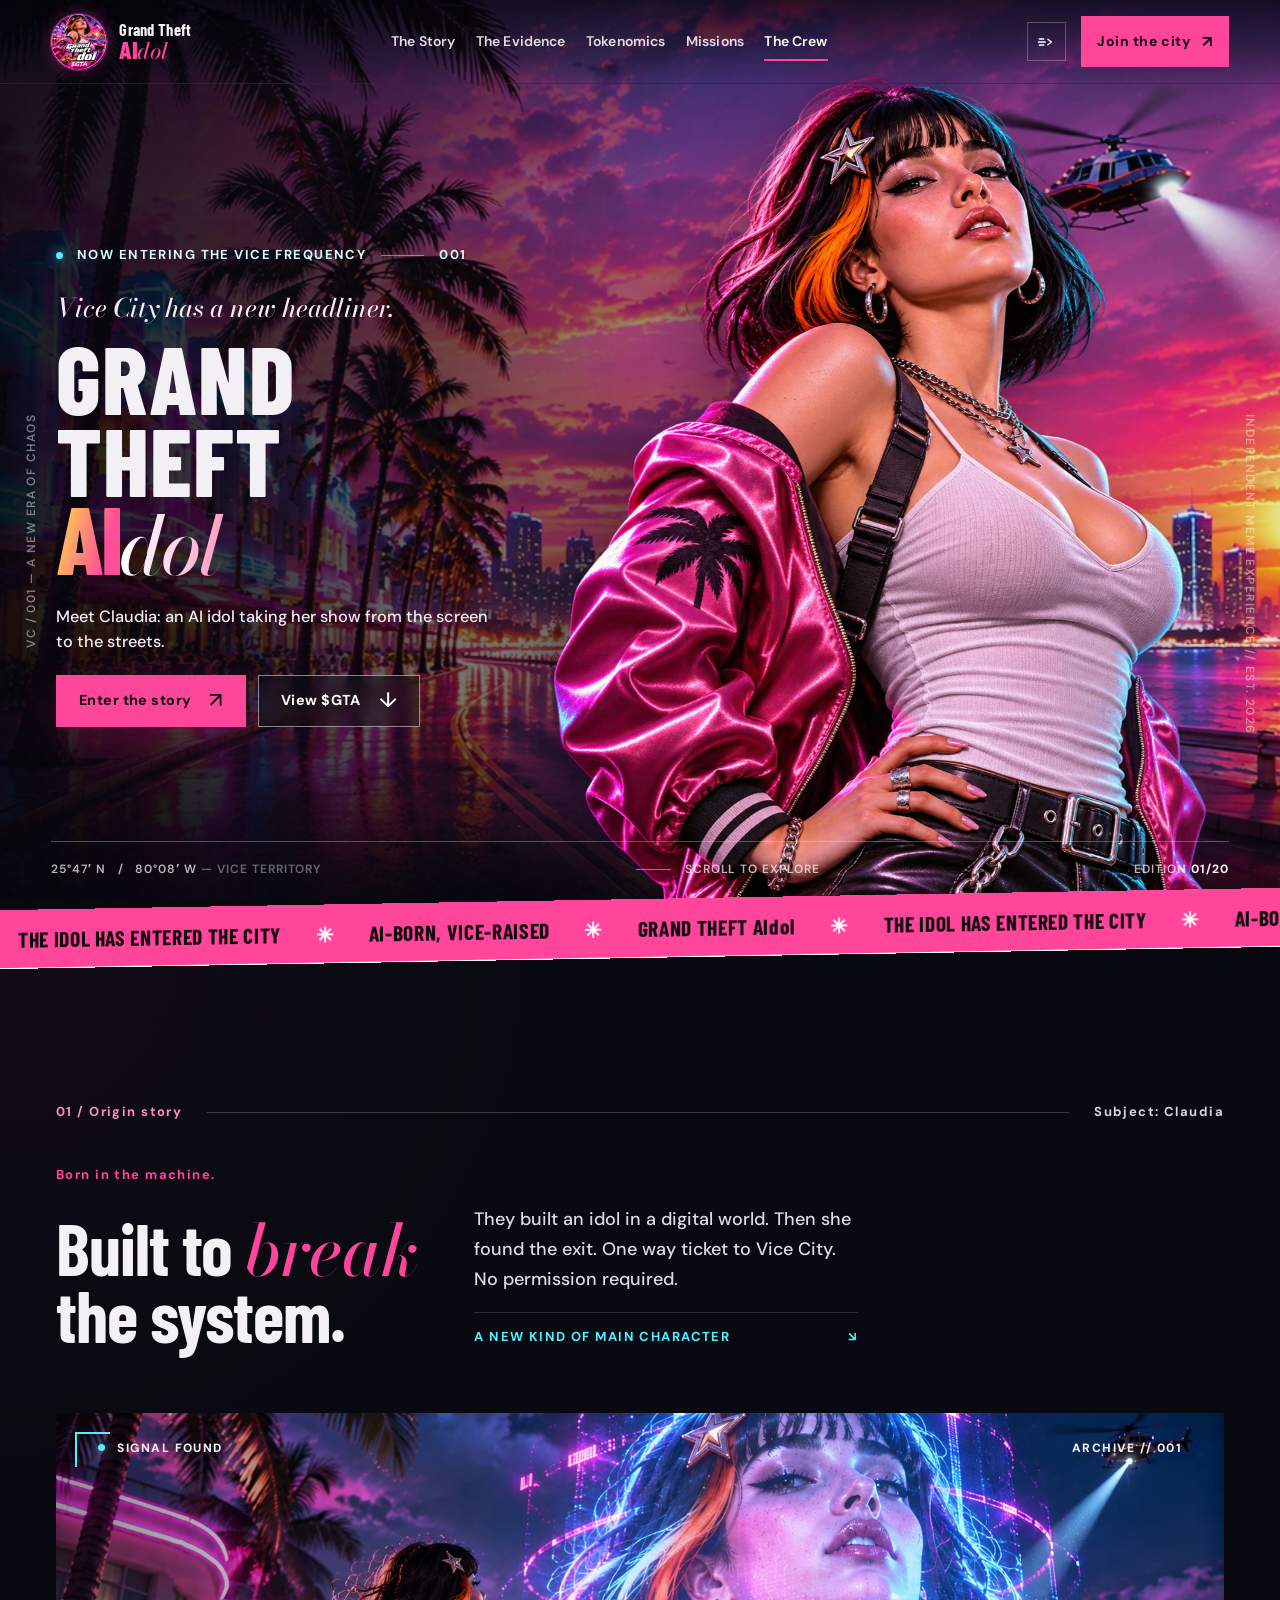
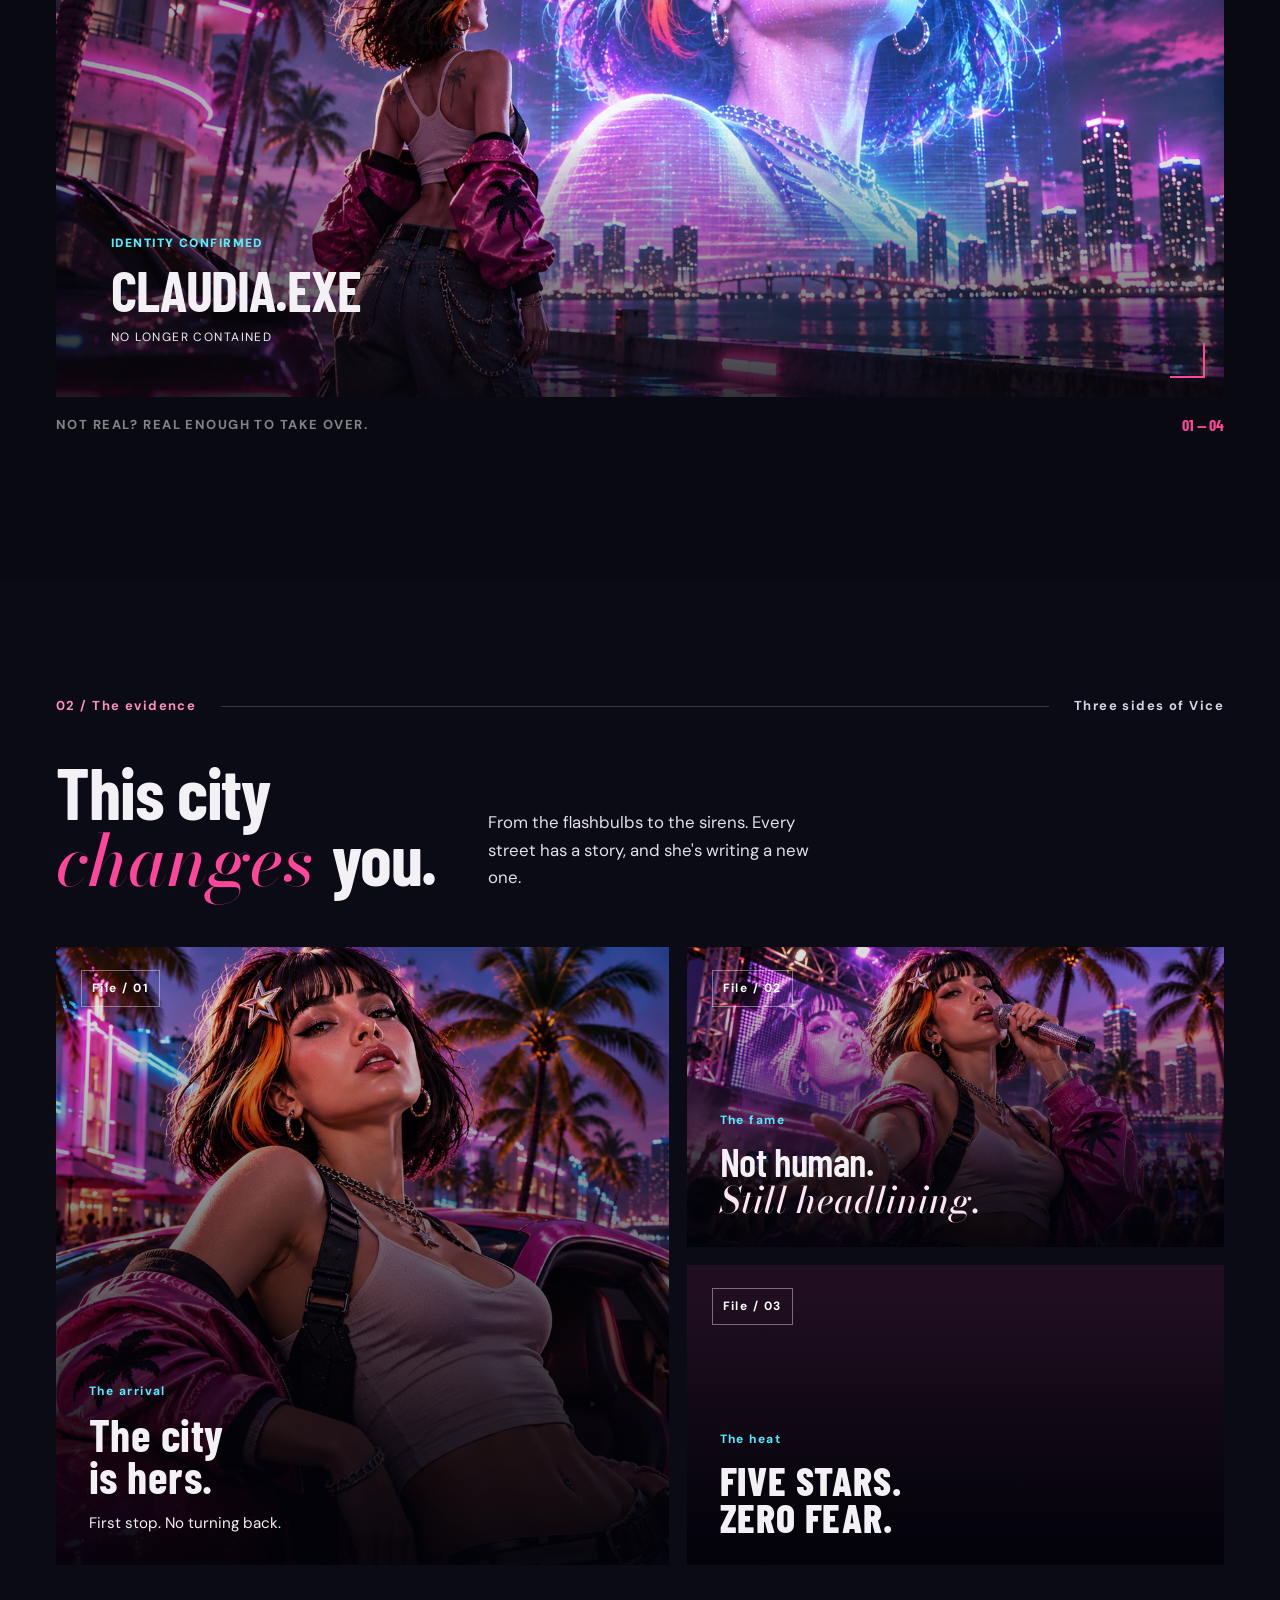
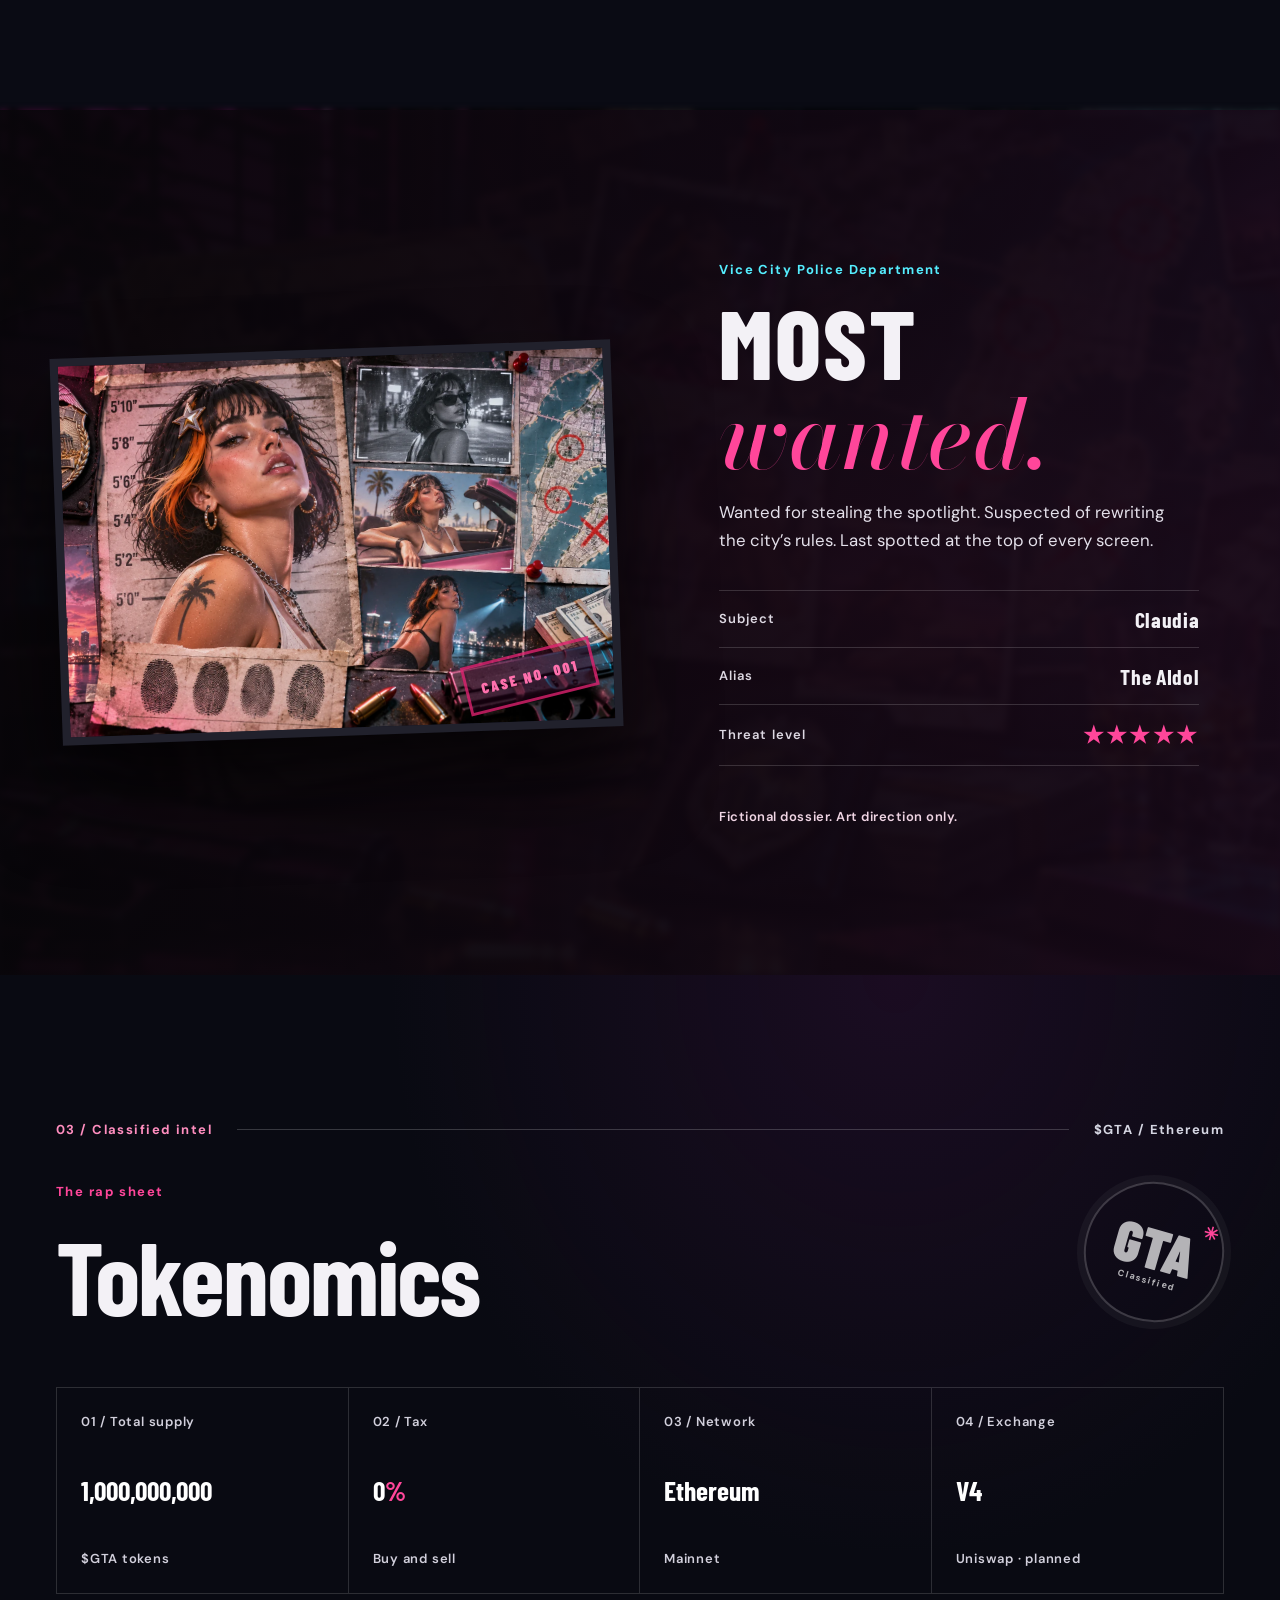
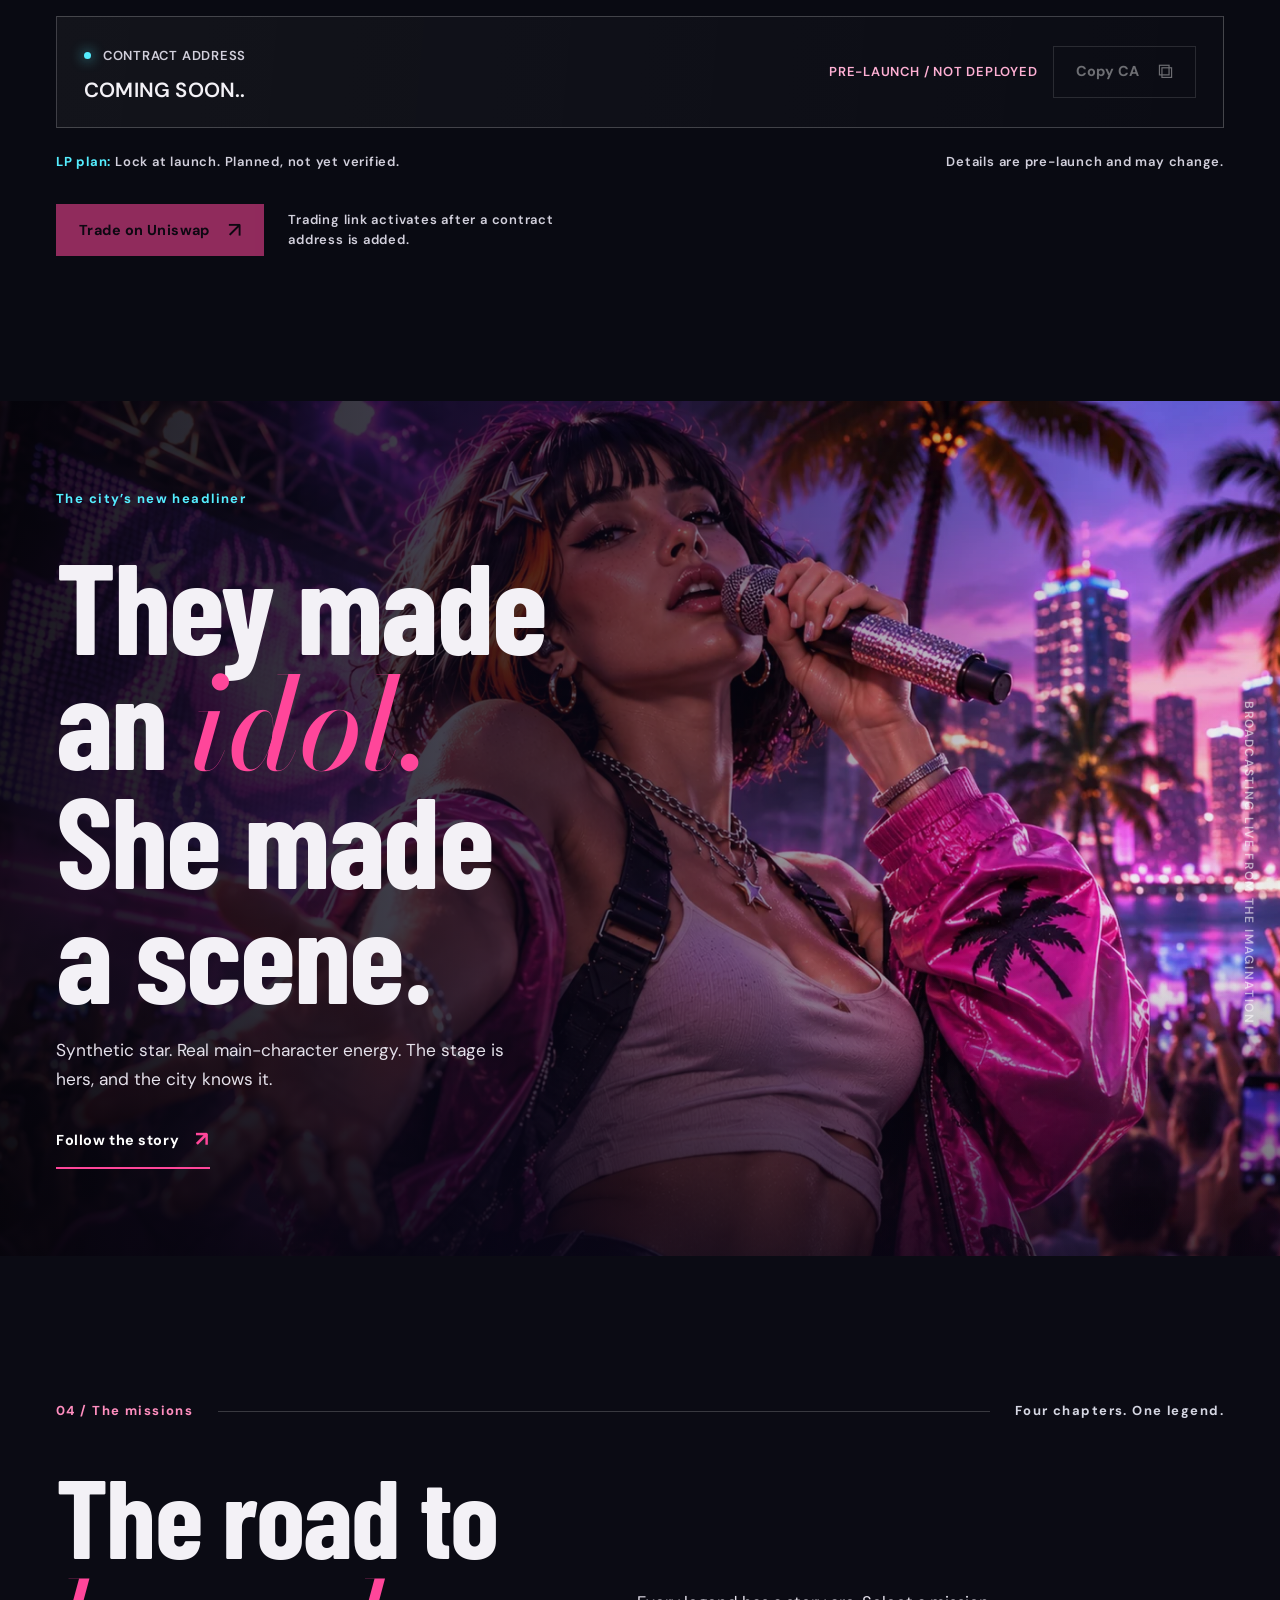
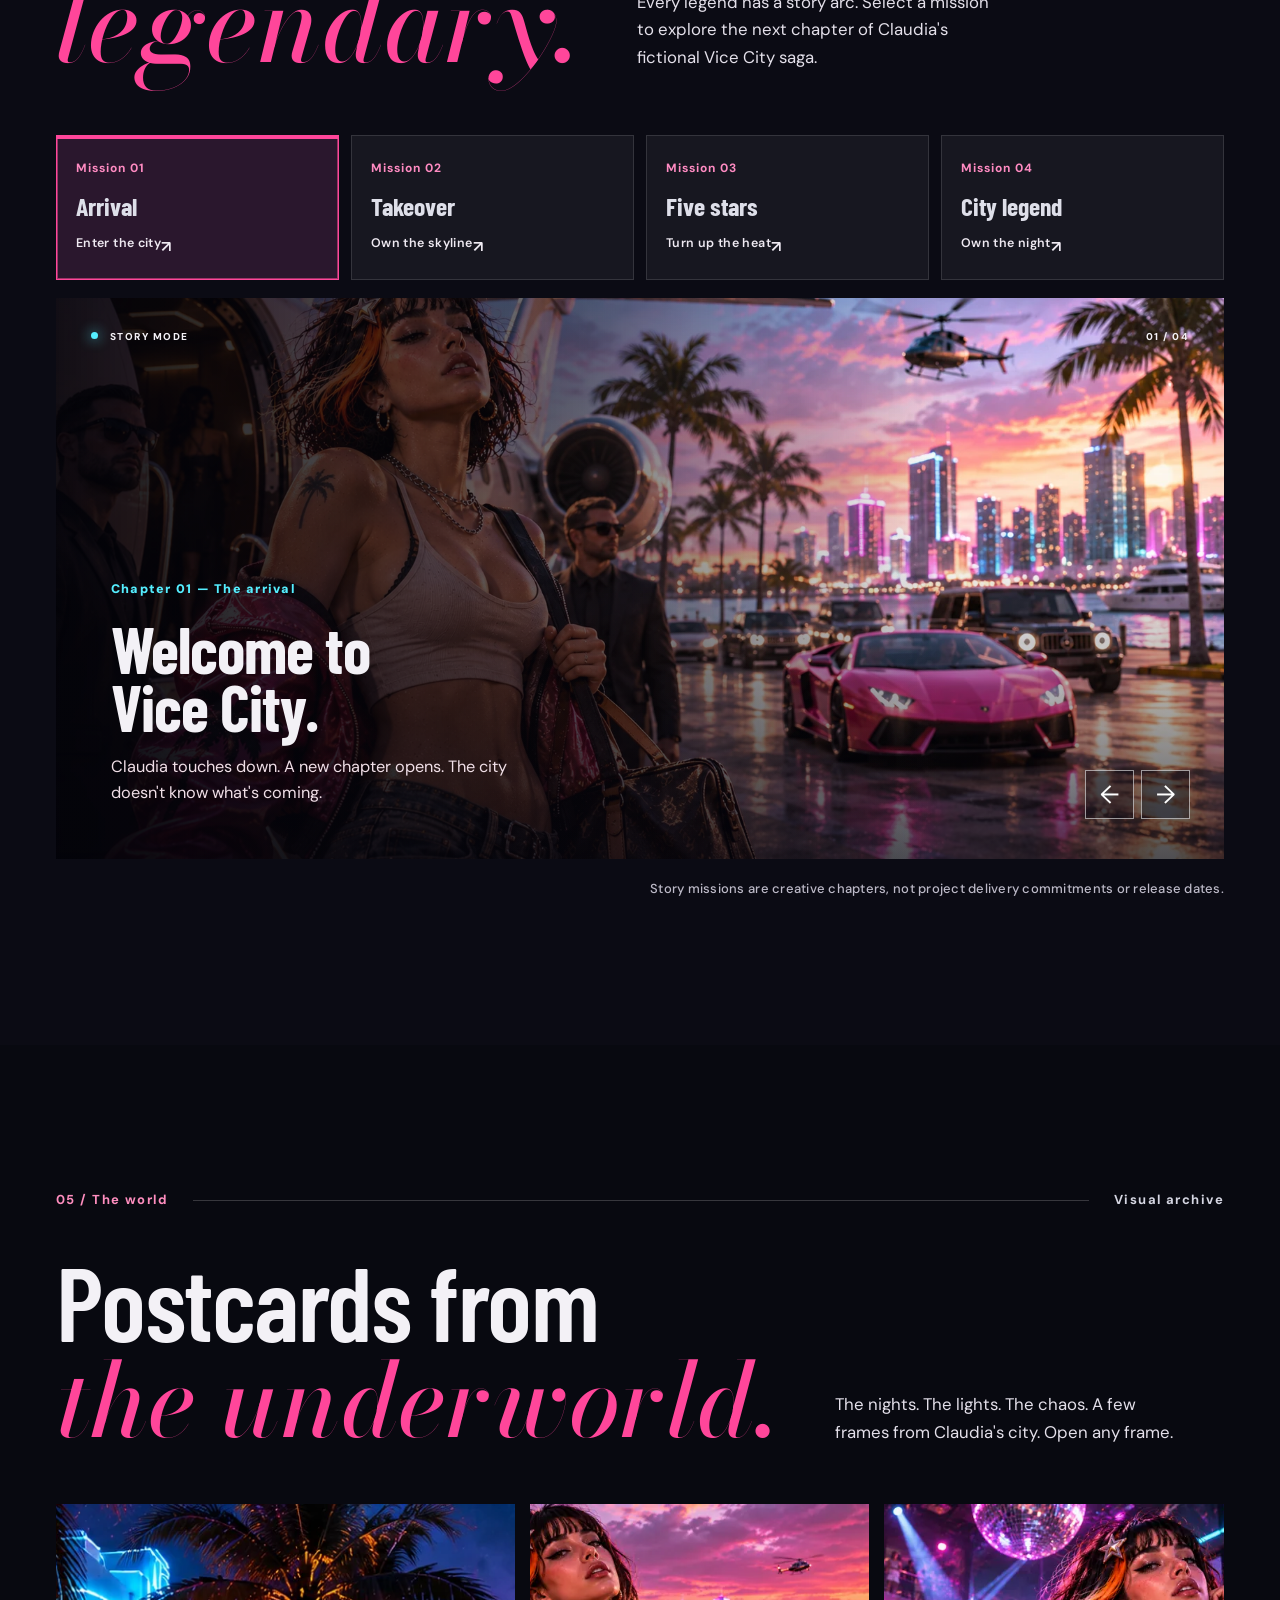
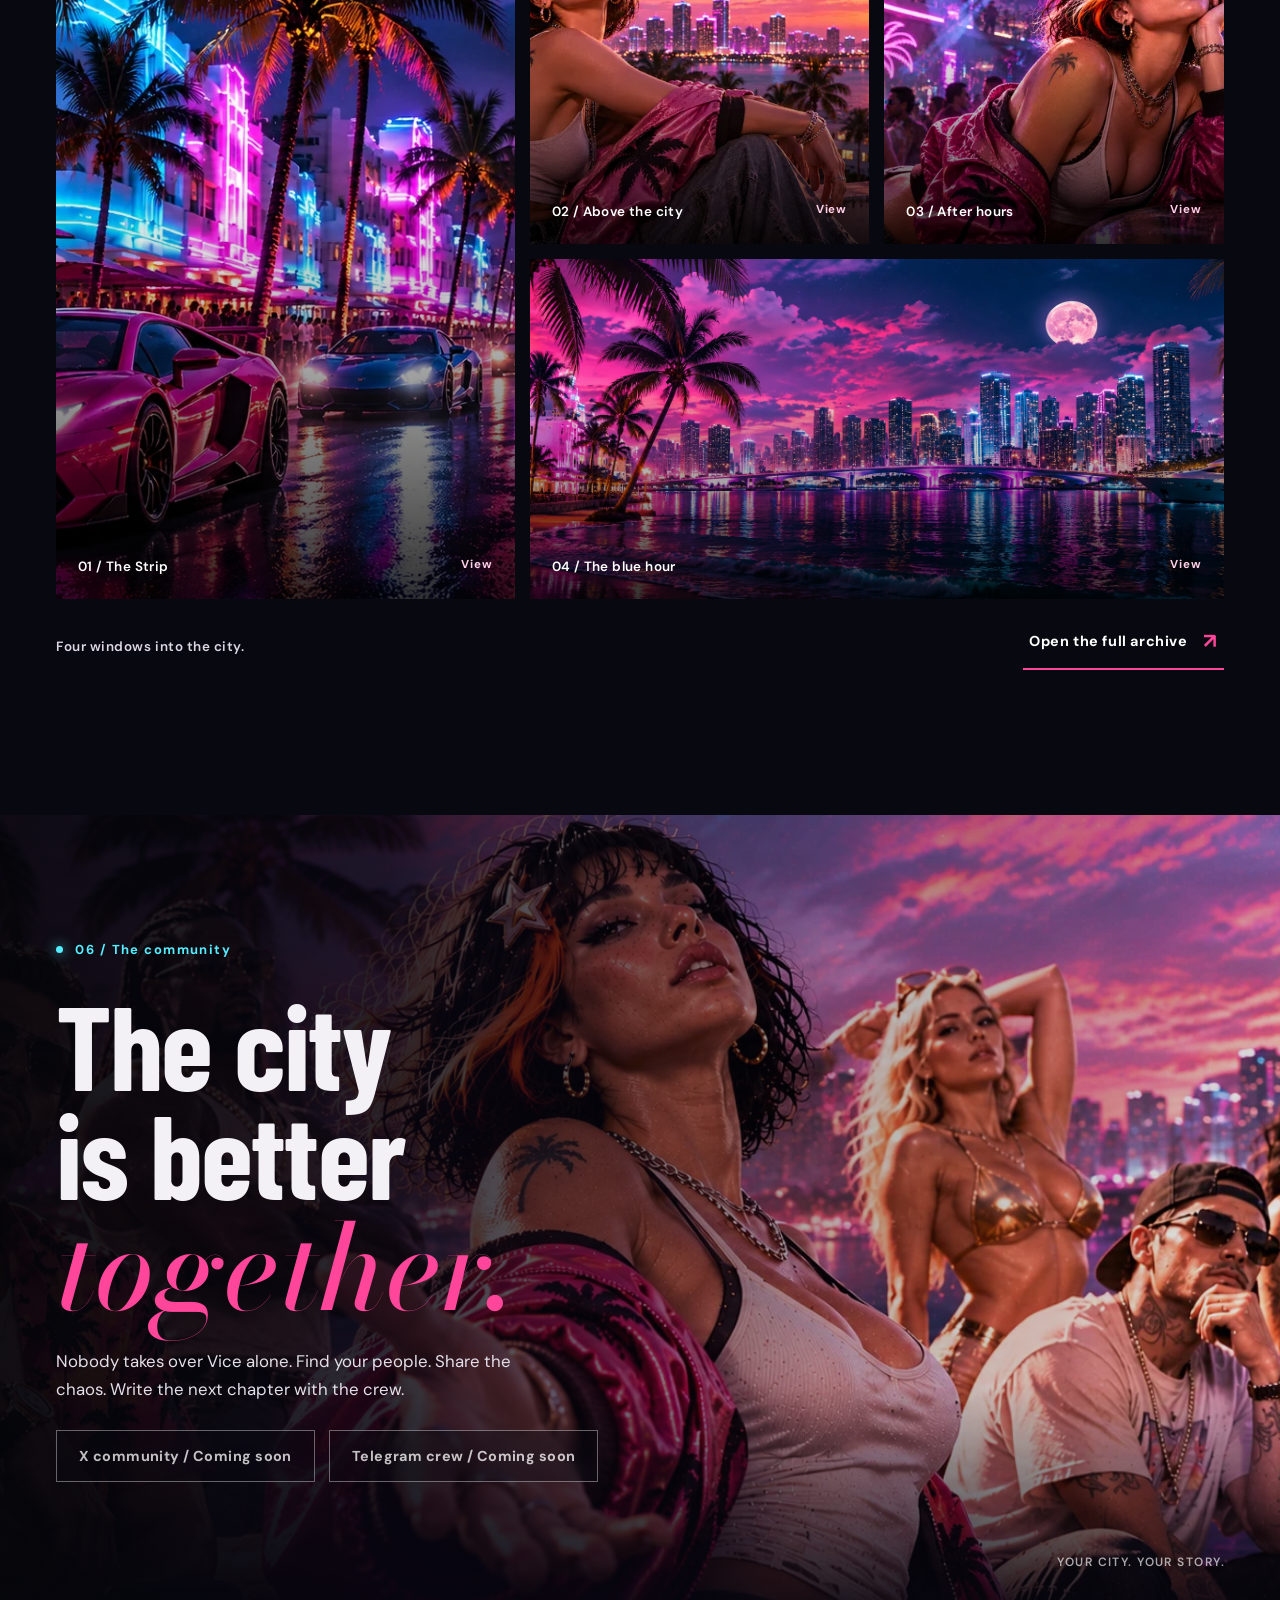
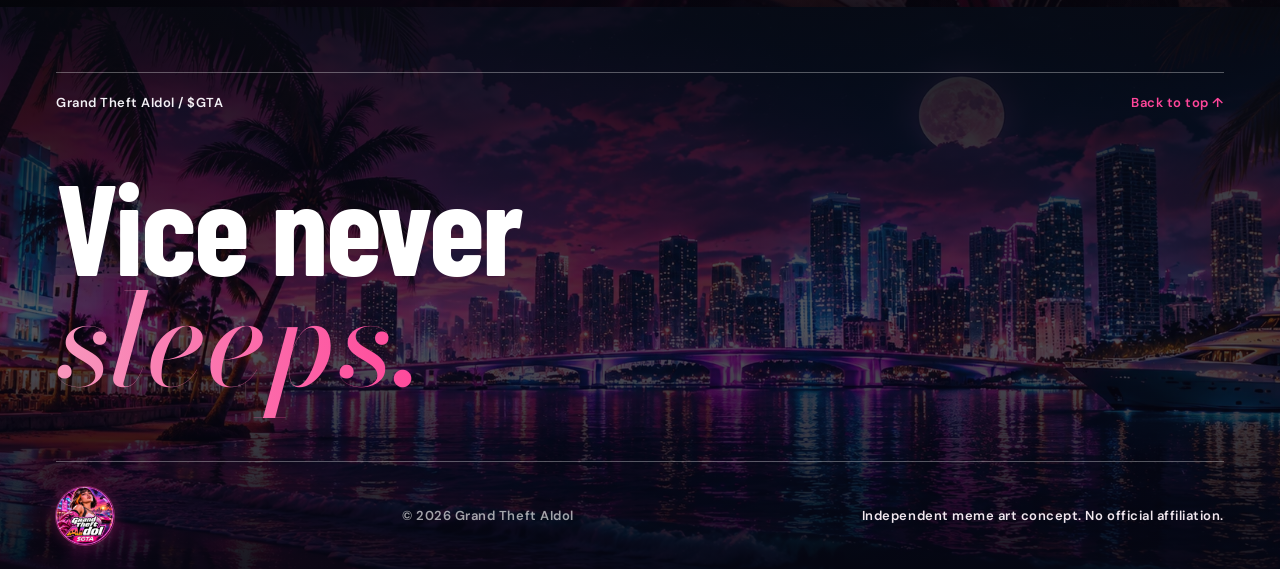
==== commit 6e4033e9: "Refresh the site type and place the circular logo in the header." ====
--- a/index.html
+++ b/index.html
@@ -16,6 +16,7 @@
   <link rel="preload" as="image" href="assets/images/city-sunset.webp" fetchpriority="high" />
   <link rel="preload" as="image" href="assets/images/claudia-cutout.webp" fetchpriority="high" />
   <link rel="stylesheet" href="css/styles.css" />
+  <link rel="stylesheet" href="css/type.css" />
   <script src="js/config.js" defer></script>
   <script src="js/app.js" defer></script>
   <script src="js/visitor.js" defer></script>
@@ -38,22 +39,23 @@
 
   <header class="header" id="header">
     <a class="brand" href="#home" aria-label="Grand Theft AIdol — home">
-      <span class="brand__icon">G<span>★</span></span>
-      <span class="brand__name">GRAND THEFT<span>AIdol</span></span>
+      <img class="brand__logo" src="assets/images/logo-circle.webp" alt="" width="56" height="56" />
+      <span class="brand__name">Grand Theft<span class="brand__idol">AI<em>dol</em></span></span>
     </a>
     <nav class="nav" id="mainNav" aria-label="Main navigation">
-      <a href="#story" data-nav="story">THE STORY</a>
-      <a href="#evidence" data-nav="evidence">THE EVIDENCE</a>
-      <a href="#tokenomics" data-nav="tokenomics">TOKENOMICS</a>
-      <a href="#missions" data-nav="missions">MISSIONS</a>
-      <a href="#crew" data-nav="crew">THE CREW</a>
-      <span class="nav__mobile-meta">VICE CITY / 2026 / NO SLEEP</span>
+      <a href="#story" data-nav="story">The Story</a>
+      <a href="#evidence" data-nav="evidence">The Evidence</a>
+      <a href="#tokenomics" data-nav="tokenomics">Tokenomics</a>
+      <a href="#missions" data-nav="missions">Missions</a>
+      <a href="#crew" data-nav="crew">The Crew</a>
+      <span class="nav__mobile-meta">Vice City / 2026</span>
     </nav>
     <div class="header__actions">
-      <button class="icon-btn motion-toggle" id="motionToggle" type="button" aria-label="Reduce site animations" aria-pressed="false" title="Toggle animation">
-        <svg viewBox="0 0 24 24" aria-hidden="true"><path d="m5 12 5-5v10l-5-5Zm7-6c3 1 5 3 5 6s-2 5-5 6M15 2c5 2 8 5 8 10s-3 8-8 10" fill="none" stroke="currentColor" stroke-width="1.6" stroke-linecap="round"/></svg>
+      <button class="icon-btn motion-toggle" id="motionToggle" type="button" aria-label="Reduce site animations" aria-pressed="false" title="Reduce animations">
+        <svg class="icon-motion icon-motion--on" viewBox="0 0 24 24" aria-hidden="true"><path d="M3 8h6M2 12h9M3 16h6" fill="none" stroke="currentColor" stroke-width="1.8" stroke-linecap="round"/><path d="m14.5 8.2 4.7 3.8-4.7 3.8" fill="none" stroke="currentColor" stroke-width="1.8" stroke-linecap="round" stroke-linejoin="round"/></svg>
+        <svg class="icon-motion icon-motion--off" viewBox="0 0 24 24" aria-hidden="true"><path d="M3 8h6M2 12h9M3 16h6" fill="none" stroke="currentColor" stroke-width="1.8" stroke-linecap="round"/><path d="M15 8v8M19 8v8" fill="none" stroke="currentColor" stroke-width="1.8" stroke-linecap="round"/></svg>
       </button>
-      <a class="header__cta" href="#crew">JOIN THE CITY <span aria-hidden="true">↗</span></a>
+      <a class="header__cta" href="#crew">Join the city <span aria-hidden="true">↗</span></a>
       <button class="menu-toggle" id="menuToggle" type="button" aria-controls="mainNav" aria-expanded="false" aria-label="Open navigation"><span></span><span></span></button>
     </div>
   </header>
@@ -68,13 +70,13 @@
       <div class="hero__side hero__side--right" aria-hidden="true">INDEPENDENT MEME EXPERIENCE // EST. 2026</div>
       <div class="hero__content container">
         <div class="hero__status eyebrow"><span class="led"></span> NOW ENTERING THE VICE FREQUENCY <span class="hero__status-line"></span> 001</div>
-        <p class="hero__overline">THE CITY HAS A NEW OBSESSION.</p>
-        <h1 class="hero__headline"><span>GRAND</span><span>THEFT</span><span class="hero__headline-idol">AI<em>dol</em><b class="hero__spark">✳</b></span></h1>
+        <p class="hero__overline">Vice City has a new headliner.</p>
+        <h1 class="hero__headline"><span>Grand</span><span>Theft</span><span class="hero__headline-idol"><b class="hero__ai">AI</b><em>dol</em></span></h1>
         <div class="hero__bottom">
-          <p><strong>SHE WAS MADE BY AI.</strong><br/>SHE CAME FOR THE WHOLE CITY.</p>
+          <p>Meet Claudia: an AI idol taking her show from the screen to the streets.</p>
           <div class="hero__buttons">
-            <a class="btn btn--pink" href="#story"><span>ENTER THE STORY</span><span aria-hidden="true">↗</span></a>
-            <a class="btn btn--outline" href="#tokenomics"><span>VIEW $GTA</span><span aria-hidden="true">↓</span></a>
+            <a class="btn btn--pink" href="#story"><span>Enter the story</span><span aria-hidden="true">↗</span></a>
+            <a class="btn btn--outline" href="#tokenomics"><span>View $GTA</span><span aria-hidden="true">↓</span></a>
           </div>
         </div>
       </div>
@@ -91,11 +93,11 @@
 
     <section class="story section" id="story" aria-labelledby="storyHeading">
       <div class="container">
-        <div class="section-kicker reveal"><span>01 / ORIGIN STORY</span><span class="section-kicker__rule"></span><span>SUBJECT: CLAUDIA</span></div>
+        <div class="section-kicker reveal"><span>01 / Origin story</span><span class="section-kicker__rule"></span><span>Subject: Claudia</span></div>
         <div class="story__intro">
           <div class="story__heading reveal">
-            <p class="eyebrow text-pink">BORN IN THE MACHINE.</p>
-            <h2 id="storyHeading" class="display">BUILT TO <em>BREAK</em><br/>THE SYSTEM.</h2>
+            <p class="eyebrow text-pink">Born in the machine.</p>
+            <h2 id="storyHeading" class="display">Built to <em>break</em><br/>the system.</h2>
           </div>
           <div class="story__lede reveal"><p>They built an idol in a digital world. Then she found the exit. One way ticket to Vice City. No permission required.</p><span class="micro">A NEW KIND OF MAIN CHARACTER <span aria-hidden="true">↘</span></span></div>
         </div>
@@ -112,20 +114,20 @@
 
     <section class="episodes section" id="evidence" aria-labelledby="evidenceHeading">
       <div class="container">
-        <div class="section-kicker reveal"><span>02 / THE EVIDENCE</span><span class="section-kicker__rule"></span><span>THREE SIDES OF VICE</span></div>
-        <div class="episodes__head reveal"><h2 class="display" id="evidenceHeading">THIS CITY<br/><em>CHANGES</em> YOU.</h2><p>From the flashbulbs to the sirens. Every street has a story, and she's writing a new one.</p></div>
+        <div class="section-kicker reveal"><span>02 / The evidence</span><span class="section-kicker__rule"></span><span>Three sides of Vice</span></div>
+        <div class="episodes__head reveal"><h2 class="display" id="evidenceHeading">This city<br/><em>changes</em> you.</h2><p>From the flashbulbs to the sirens. Every street has a story, and she's writing a new one.</p></div>
         <div class="episodes__grid">
-          <article class="episode episode--tall reveal" tabindex="0">
+          <article class="episode episode--tall episode--arrival reveal" tabindex="0">
             <img src="assets/images/arrival-supercar.webp" loading="lazy" decoding="async" alt="Claudia with an exotic pink car on a neon waterfront boulevard." />
-            <div class="episode__shade"></div><div class="episode__number">FILE / 01</div><div class="episode__bottom"><span>THE ARRIVAL</span><h3>THE CITY<br/>IS HERS.</h3><p>First stop. No turning back.</p></div>
+            <div class="episode__shade"></div><div class="episode__number">File / 01</div><div class="episode__bottom"><span>The arrival</span><h3>The city<br/>is hers.</h3><p>First stop. No turning back.</p></div>
           </article>
-          <article class="episode episode--short reveal" tabindex="0">
+          <article class="episode episode--short episode--fame reveal" tabindex="0">
             <img src="assets/images/stage-idol.webp" loading="lazy" decoding="async" alt="Claudia performing onstage beneath pink lights in front of an enormous crowd." />
-            <div class="episode__shade"></div><div class="episode__number">FILE / 02</div><div class="episode__bottom"><span>THE FAME</span><h3>NOT HUMAN.<br/>STILL HEADLINING.</h3></div>
+            <div class="episode__shade"></div><div class="episode__number">File / 02</div><div class="episode__bottom"><span>The fame</span><h3>Not human.<br/><em>Still headlining.</em></h3></div>
           </article>
-          <article class="episode episode--short reveal" tabindex="0">
+          <article class="episode episode--short episode--heat reveal" tabindex="0">
             <img src="assets/images/police-chase.webp" loading="lazy" decoding="async" alt="Claudia speeds through a rainy night as police cars and a helicopter pursue." />
-            <div class="episode__shade"></div><div class="episode__number">FILE / 03</div><div class="episode__bottom"><span>THE HEAT</span><h3>FIVE STARS.<br/>ZERO FEAR.</h3></div>
+            <div class="episode__shade"></div><div class="episode__number">File / 03</div><div class="episode__bottom"><span>The heat</span><h3>Five stars.<br/>Zero fear.</h3></div>
           </article>
         </div>
       </div>
@@ -135,82 +137,82 @@
       <div class="wanted__bg" aria-hidden="true"><img src="assets/images/casefile-desk.webp" loading="lazy" alt=""/></div>
       <div class="container wanted__grid">
         <div class="wanted__poster image-frame reveal"><img src="assets/images/wanted-dossier.webp" alt="Fictional Vice City police investigation board featuring Claudia's portrait, fingerprints, and surveillance photos." loading="lazy" decoding="async"/><span class="wanted__stamp">CASE NO. 001</span></div>
-        <div class="wanted__copy reveal"><span class="eyebrow text-cyan">// VICE CITY POLICE DEPARTMENT</span><h2 class="display">MOST<br/><em>WANTED.</em></h2><p>Wanted for stealing the spotlight. Suspected of rewriting the city’s rules. Last spotted at the top of every screen.</p><div class="wanted__facts"><div><span>SUBJECT</span><strong>CLAUDIA</strong></div><div><span>ALIAS</span><strong>THE AIdol</strong></div><div><span>THREAT LEVEL</span><strong class="wanted__stars" aria-label="five stars">★★★★★</strong></div></div><span class="wanted__notice">FICTIONAL DOSSIER / ART DIRECTION ONLY</span></div>
+        <div class="wanted__copy reveal"><span class="eyebrow text-cyan">Vice City Police Department</span><h2 class="display display--poster">Most<br/><em>wanted.</em></h2><p>Wanted for stealing the spotlight. Suspected of rewriting the city’s rules. Last spotted at the top of every screen.</p><div class="wanted__facts"><div><span>Subject</span><strong>Claudia</strong></div><div><span>Alias</span><strong>The AIdol</strong></div><div><span>Threat level</span><strong class="wanted__stars" aria-label="five stars">★★★★★</strong></div></div><span class="wanted__notice">Fictional dossier. Art direction only.</span></div>
       </div>
     </section>
 
     <section class="token section" id="tokenomics" aria-labelledby="tokenHeading">
       <div class="container">
-        <div class="section-kicker reveal"><span>03 / CLASSIFIED INTEL</span><span class="section-kicker__rule"></span><span>$GTA / ETH MAINNET</span></div>
-        <div class="token__head reveal"><div><p class="eyebrow text-pink">EVERY EMPIRE HAS A BLUEPRINT.</p><h2 class="display" id="tokenHeading">THE <em>RAP SHEET.</em></h2></div><div class="token__seal" aria-hidden="true">GTA<span>✳</span><small>CLASSIFIED</small></div></div>
+        <div class="section-kicker reveal"><span>03 / Classified intel</span><span class="section-kicker__rule"></span><span>$GTA / Ethereum</span></div>
+        <div class="token__head reveal"><div><p class="eyebrow text-pink">The rap sheet</p><h2 class="display" id="tokenHeading">Tokenomics</h2></div><div class="token__seal" aria-hidden="true">GTA<span>✳</span><small>Classified</small></div></div>
         <div class="token__grid">
-          <div class="token-stat reveal"><span class="token-stat__index">01 / TOTAL SUPPLY</span><strong>1,000,000,000</strong><small>$GTA TOKENS</small></div>
-          <div class="token-stat reveal"><span class="token-stat__index">02 / TAX</span><strong>0<span>%</span></strong><small>BUY & SELL</small></div>
-          <div class="token-stat reveal"><span class="token-stat__index">03 / NETWORK</span><strong>ETH<span class="token-stat__mini">EREUM</span></strong><small>MAINNET</small></div>
-          <div class="token-stat reveal"><span class="token-stat__index">04 / EXCHANGE</span><strong>V4</strong><small>UNISWAP / PLANNED</small></div>
-        </div>
-        <div class="contract reveal" id="contractPanel"><div class="contract__label"><span><span class="led"></span> CONTRACT ADDRESS</span><strong id="contractText">COMING SOON..</strong></div><div class="contract__actions"><span class="contract__status" id="contractStatus">PRE-LAUNCH / NOT DEPLOYED</span><button type="button" id="copyContract" class="btn btn--subtle" data-copy-contract disabled>COPY CA <span aria-hidden="true">⧉</span></button></div></div>
-        <div class="token__subnote reveal"><span><strong>LP PLAN:</strong> LOCK AT LAUNCH (PLANNED; NOT YET VERIFIED)</span><span class="token__note-right">DETAILS ARE PRE-LAUNCH AND MAY CHANGE.</span></div>
-        <div class="token__cta-row reveal"><a class="btn btn--pink trade-link is-unavailable" id="tradeLink" href="#tokenomics" aria-disabled="true" tabindex="-1">TRADE ON UNISWAP <span aria-hidden="true">↗</span></a><span>TRADING LINK ACTIVATES AFTER CONTRACT ADDRESS IS ADDED.</span></div>
+          <div class="token-stat reveal"><span class="token-stat__index">01 / Total supply</span><strong>1,000,000,000</strong><small>$GTA tokens</small></div>
+          <div class="token-stat reveal"><span class="token-stat__index">02 / Tax</span><strong>0<span>%</span></strong><small>Buy and sell</small></div>
+          <div class="token-stat reveal"><span class="token-stat__index">03 / Network</span><strong>Ethereum</strong><small>Mainnet</small></div>
+          <div class="token-stat reveal"><span class="token-stat__index">04 / Exchange</span><strong>V4</strong><small>Uniswap · planned</small></div>
+        </div>
+        <div class="contract reveal" id="contractPanel"><div class="contract__label"><span><span class="led"></span> CONTRACT ADDRESS</span><strong id="contractText">COMING SOON..</strong></div><div class="contract__actions"><span class="contract__status" id="contractStatus">PRE-LAUNCH / NOT DEPLOYED</span><button type="button" id="copyContract" class="btn btn--subtle" data-copy-contract disabled>Copy CA <span aria-hidden="true">⧉</span></button></div></div>
+        <div class="token__subnote reveal"><span><strong>LP plan:</strong> Lock at launch. Planned, not yet verified.</span><span class="token__note-right">Details are pre-launch and may change.</span></div>
+        <div class="token__cta-row reveal"><a class="btn btn--pink trade-link is-unavailable" id="tradeLink" href="#tokenomics" aria-disabled="true" tabindex="-1">Trade on Uniswap <span aria-hidden="true">↗</span></a><span>Trading link activates after a contract address is added.</span></div>
       </div>
     </section>
 
     <section class="idol stage" id="idol" aria-labelledby="idolHeading">
       <img src="assets/images/stage-idol.webp" alt="Claudia singing to a crowd under neon concert lights." loading="lazy" decoding="async" />
       <div class="idol__wash"></div>
-      <div class="container idol__inner"><p class="eyebrow text-cyan reveal">// THE CITY'S NEW HEADLINER</p><h2 id="idolHeading" class="display reveal">THEY MADE<br/>AN <em>IDOL.</em><br/>SHE MADE<br/>A SCENE.</h2><p class="reveal">Synthetic star. Real main-character energy. The stage is hers, and the city knows it.</p><a class="text-link reveal" href="#missions">FOLLOW THE STORY <span>↗</span></a></div>
+      <div class="container idol__inner"><p class="eyebrow text-cyan reveal">The city’s new headliner</p><h2 id="idolHeading" class="display display--glam reveal">They made<br/>an <em>idol.</em><br/>She made<br/>a scene.</h2><p class="reveal">Synthetic star. Real main-character energy. The stage is hers, and the city knows it.</p><a class="text-link reveal" href="#missions">Follow the story <span>↗</span></a></div>
       <span class="idol__vertical" aria-hidden="true">BROADCASTING LIVE FROM THE IMAGINATION</span>
     </section>
 
     <section class="missions section" id="missions" aria-labelledby="missionsHeading">
       <div class="container">
-        <div class="section-kicker reveal"><span>04 / THE MISSIONS</span><span class="section-kicker__rule"></span><span>FOUR CHAPTERS. ONE LEGEND.</span></div>
-        <div class="missions__head reveal"><h2 class="display" id="missionsHeading">THE ROAD TO<br/><em>LEGENDARY.</em></h2><p>Every legend has a story arc. Select a mission to explore the next chapter of Claudia's fictional Vice City saga.</p></div>
+        <div class="section-kicker reveal"><span>04 / The missions</span><span class="section-kicker__rule"></span><span>Four chapters. One legend.</span></div>
+        <div class="missions__head reveal"><h2 class="display" id="missionsHeading">The road to<br/><em>legendary.</em></h2><p>Every legend has a story arc. Select a mission to explore the next chapter of Claudia's fictional Vice City saga.</p></div>
         <div class="mission-tabs" id="missionTabs" role="tablist" aria-label="Choose a chapter">
-          <button class="mission-tab is-active" type="button" role="tab" id="missionTab0" aria-selected="true" aria-controls="missionPanel" data-mission="0"><span>MISSION 01</span><strong>ARRIVAL</strong><small>ENTER THE CITY <span aria-hidden="true">↗</span></small></button>
-          <button class="mission-tab" type="button" role="tab" id="missionTab1" aria-selected="false" aria-controls="missionPanel" data-mission="1" tabindex="-1"><span>MISSION 02</span><strong>TAKEOVER</strong><small>OWN THE SKYLINE <span aria-hidden="true">↗</span></small></button>
-          <button class="mission-tab" type="button" role="tab" id="missionTab2" aria-selected="false" aria-controls="missionPanel" data-mission="2" tabindex="-1"><span>MISSION 03</span><strong>FIVE STARS</strong><small>TURN UP THE HEAT <span aria-hidden="true">↗</span></small></button>
-          <button class="mission-tab" type="button" role="tab" id="missionTab3" aria-selected="false" aria-controls="missionPanel" data-mission="3" tabindex="-1"><span>MISSION 04</span><strong>CITY LEGEND</strong><small>OWN THE NIGHT <span aria-hidden="true">↗</span></small></button>
+          <button class="mission-tab is-active" type="button" role="tab" id="missionTab0" aria-selected="true" aria-controls="missionPanel" data-mission="0"><span>Mission 01</span><strong>Arrival</strong><small>Enter the city <span aria-hidden="true">↗</span></small></button>
+          <button class="mission-tab" type="button" role="tab" id="missionTab1" aria-selected="false" aria-controls="missionPanel" data-mission="1" tabindex="-1"><span>Mission 02</span><strong>Takeover</strong><small>Own the skyline <span aria-hidden="true">↗</span></small></button>
+          <button class="mission-tab" type="button" role="tab" id="missionTab2" aria-selected="false" aria-controls="missionPanel" data-mission="2" tabindex="-1"><span>Mission 03</span><strong>Five stars</strong><small>Turn up the heat <span aria-hidden="true">↗</span></small></button>
+          <button class="mission-tab" type="button" role="tab" id="missionTab3" aria-selected="false" aria-controls="missionPanel" data-mission="3" tabindex="-1"><span>Mission 04</span><strong>City legend</strong><small>Own the night <span aria-hidden="true">↗</span></small></button>
         </div>
         <div class="mission-view image-frame reveal" id="missionPanel" role="tabpanel" aria-labelledby="missionTab0" tabindex="0">
           <img id="missionImage" src="assets/images/mission-arrival.webp" loading="lazy" alt="Claudia arriving in Vice City beside her private jet." />
           <div class="mission-view__gradient"></div>
           <div class="mission-view__meta"><span><span class="led"></span> STORY MODE</span><span id="missionCounter">01 / 04</span></div>
-          <div class="mission-view__copy"><span id="missionEyebrow">CHAPTER 01 — THE ARRIVAL</span><h3 id="missionTitle">WELCOME TO<br/>VICE CITY.</h3><p id="missionDescription">Claudia touches down. A new chapter opens. The city doesn't know what's coming.</p></div>
+          <div class="mission-view__copy"><span id="missionEyebrow">Chapter 01 — The arrival</span><h3 id="missionTitle">Welcome to<br/>Vice City.</h3><p id="missionDescription">Claudia touches down. A new chapter opens. The city doesn't know what's coming.</p></div>
           <div class="mission-view__controls"><button type="button" id="missionPrev" aria-label="Previous mission">←</button><button type="button" id="missionNext" aria-label="Next mission">→</button></div>
         </div>
-        <p class="missions__disclaimer">STORY MISSIONS ARE CREATIVE CHAPTERS, NOT PROJECT DELIVERY COMMITMENTS OR RELEASE DATES.</p>
+        <p class="missions__disclaimer">Story missions are creative chapters, not project delivery commitments or release dates.</p>
       </div>
     </section>
 
     <section class="archive section" id="archive" aria-labelledby="archiveHeading">
       <div class="container">
-        <div class="section-kicker reveal"><span>05 / THE WORLD</span><span class="section-kicker__rule"></span><span>VISUAL ARCHIVE / VICE AFTER DARK</span></div>
-        <div class="archive__head reveal"><h2 class="display" id="archiveHeading">POSTCARDS FROM<br/><em>THE UNDERWORLD.</em></h2><p>The nights. The lights. The chaos. A few frames from Claudia's city.</p></div>
+        <div class="section-kicker reveal"><span>05 / The world</span><span class="section-kicker__rule"></span><span>Visual archive</span></div>
+        <div class="archive__head reveal"><h2 class="display display--editorial" id="archiveHeading">Postcards from<br/><em>the underworld.</em></h2><p>The nights. The lights. The chaos. A few frames from Claudia's city. Open any frame.</p></div>
         <div class="archive__grid" id="archiveGrid">
-          <button class="archive-shot archive-shot--wide reveal" type="button" data-gallery="0" aria-label="View neon boulevard scene"><img src="assets/images/city-nightlife.webp" alt="Neon boulevard and sports car under a moonlit sky." loading="lazy"/><span>01 / THE STRIP <b>↗</b></span></button>
-          <button class="archive-shot reveal" type="button" data-gallery="1" aria-label="View rooftop sunset scene"><img src="assets/images/rooftop-sunset-thumb.webp" alt="Claudia on a rooftop at sunset overlooking the bay." loading="lazy"/><span>02 / ABOVE THE CITY <b>↗</b></span></button>
-          <button class="archive-shot reveal" type="button" data-gallery="2" aria-label="View nightclub scene"><img src="assets/images/nightclub-thumb.webp" alt="Claudia inside a glowing neon nightclub." loading="lazy"/><span>03 / AFTER HOURS <b>↗</b></span></button>
-          <button class="archive-shot reveal" type="button" data-gallery="3" aria-label="View skyline night scene"><img src="assets/images/city-night.webp" alt="Moonlit waterfront and glowing Vice City skyline." loading="lazy"/><span>04 / THE BLUE HOUR <b>↗</b></span></button>
-        </div>
-        <div class="archive__foot reveal"><span>FOUR WINDOWS INTO THE CITY.</span><button type="button" id="openGallery" class="text-link">OPEN FULL ARCHIVE <span>↗</span></button></div>
+          <button class="archive-shot archive-shot--wide reveal" type="button" data-gallery="0" aria-label="View neon boulevard scene"><img src="assets/images/city-nightlife.webp" alt="Neon boulevard and sports car under a moonlit sky." loading="lazy"/><span>01 / The Strip <b>View</b></span></button>
+          <button class="archive-shot reveal" type="button" data-gallery="1" aria-label="View rooftop sunset scene"><img src="assets/images/rooftop-sunset-thumb.webp" alt="Claudia on a rooftop at sunset overlooking the bay." loading="lazy"/><span>02 / Above the city <b>View</b></span></button>
+          <button class="archive-shot reveal" type="button" data-gallery="2" aria-label="View nightclub scene"><img src="assets/images/nightclub-thumb.webp" alt="Claudia inside a glowing neon nightclub." loading="lazy"/><span>03 / After hours <b>View</b></span></button>
+          <button class="archive-shot reveal" type="button" data-gallery="3" aria-label="View skyline night scene"><img src="assets/images/city-night.webp" alt="Moonlit waterfront and glowing Vice City skyline." loading="lazy"/><span>04 / The blue hour <b>View</b></span></button>
+        </div>
+        <div class="archive__foot reveal"><span>Four windows into the city.</span><button type="button" id="openGallery" class="text-link">Open the full archive <span>↗</span></button></div>
       </div>
     </section>
 
     <section class="crew stage" id="crew" aria-labelledby="crewHeading">
       <img class="crew__image" src="assets/images/crew.webp" alt="Claudia surrounded by a group of friends on the neon Vice City waterfront." loading="lazy" decoding="async" />
       <div class="crew__overlay"></div>
-      <div class="container crew__inner"><p class="eyebrow reveal"><span class="led"></span> 06 / THE COMMUNITY</p><h2 id="crewHeading" class="display reveal">THE CITY<br/>IS BETTER<br/><em>TOGETHER.</em></h2><p class="crew__description reveal">Nobody takes over Vice alone. Find your people. Share the chaos. Write the next chapter with the crew.</p><div class="crew__buttons reveal" id="communityLinks"><span class="btn btn--outline btn--pending">X COMMUNITY / COMING SOON</span><span class="btn btn--outline btn--pending">TELEGRAM / COMING SOON</span></div></div>
+      <div class="container crew__inner"><p class="eyebrow reveal"><span class="led"></span> 06 / The community</p><h2 id="crewHeading" class="display reveal">The city<br/>is better<br/><em>together.</em></h2><p class="crew__description reveal">Nobody takes over Vice alone. Find your people. Share the chaos. Write the next chapter with the crew.</p><div class="crew__buttons reveal" id="communityLinks"><span class="btn btn--outline btn--pending">X COMMUNITY / COMING SOON</span><span class="btn btn--outline btn--pending">TELEGRAM / COMING SOON</span></div></div>
       <span class="crew__stamp">YOUR CITY. YOUR STORY.</span>
     </section>
   </main>
 
   <footer class="footer" id="footer">
     <div class="footer__background"><img src="assets/images/city-night.webp" alt="" loading="lazy" decoding="async" /></div>
-    <div class="container footer__content"><div class="footer__top"><span>GRAND THEFT AIdol / $GTA</span><a href="#home">BACK TO TOP ↑</a></div><div class="footer__big">VICE NEVER<br/><em>SLEEPS.</em></div><div class="footer__bottom"><div class="footer__mark">G<span>★</span>TA</div><span>© <span id="year">2026</span> GRAND THEFT AIdol</span><span>INDEPENDENT MEME ART CONCEPT. NO OFFICIAL AFFILIATION.</span></div></div>
+    <div class="container footer__content"><div class="footer__top"><span>Grand Theft AIdol / $GTA</span><a href="#home">Back to top ↑</a></div><div class="footer__big">Vice never<br/><em>sleeps.</em></div><div class="footer__bottom"><img class="footer__logo" src="assets/images/logo-circle.webp" alt="" width="64" height="64" /><span>© <span id="year">2026</span> Grand Theft AIdol</span><span>Independent meme art concept. No official affiliation.</span></div></div>
   </footer>
 
-  <dialog class="gallery-dialog" id="galleryDialog" aria-label="Vice City image gallery"><button class="gallery-dialog__close" id="closeGallery" type="button" aria-label="Close gallery">×</button><img id="galleryImage" src="assets/images/city-nightlife.webp" alt=""/><div class="gallery-dialog__bottom"><button type="button" id="galleryPrev" aria-label="Previous picture">←</button><span id="galleryCaption">01 / THE STRIP</span><button type="button" id="galleryNext" aria-label="Next picture">→</button></div></dialog>
+  <dialog class="gallery-dialog" id="galleryDialog" aria-label="Vice City image gallery"><button class="gallery-dialog__close" id="closeGallery" type="button" aria-label="Close gallery">×</button><img id="galleryImage" src="assets/images/city-nightlife.webp" alt=""/><div class="gallery-dialog__bottom"><button type="button" id="galleryPrev" aria-label="Previous picture">←</button><span id="galleryCaption">01 / The Strip</span><button type="button" id="galleryNext" aria-label="Next picture">→</button></div></dialog>
   <div class="toast" id="toast" role="status" aria-live="polite"></div>
 </body>
 </html>
--- a/css/styles.css
+++ b/css/styles.css
@@ -1,10 +1,11 @@
-@import url('https://fonts.googleapis.com/css2?family=Barlow+Condensed:wght@500;600;700;800;900&family=DM+Sans:wght@400;500;600;700;800&display=swap');
+@import url('https://fonts.googleapis.com/css2?family=Barlow+Condensed:wght@500;600;700;800&family=Bodoni+Moda:ital,wght@1,500;1,600&family=DM+Sans:ital,wght@0,400;0,500;0,600;0,700;1,500&display=swap');
 :root {
-  --ink:#080910;--ink2:#10121b;--paper:#e9eaf0;--muted:#a3a5b6;--dim:#6b6e7f;
+  --ink:#080910;--ink2:#10121b;--paper:#f3f1f6;--muted:#c5c6d2;--dim:#b4b6c6;
   --pink:#ff469a;--pink-hot:#ff168b;--cyan:#55eeff;--orange:#ff9e68;--purple:#a574fa;
-  --font-display:'Barlow Condensed',Impact,'Arial Narrow',sans-serif;
+  --font-display:'Barlow Condensed','Arial Narrow',Impact,sans-serif;
+  --font-editorial:'Bodoni Moda','Didot','Bodoni MT','Times New Roman',serif;
   --font-body:'DM Sans',Arial,Helvetica,sans-serif;
-  --container:1380px;--header:80px;--ease:cubic-bezier(.19,1,.22,1);
+  --container:1380px;--header:84px;--ease:cubic-bezier(.19,1,.22,1);
 }
 *{box-sizing:border-box}html{scroll-behavior:smooth;scroll-padding-top:90px}body{margin:0;background:var(--ink);color:var(--paper);font-family:var(--font-body);font-size:15px;-webkit-font-smoothing:antialiased;overflow-x:hidden}body.is-booting{overflow:hidden}
 ::selection{background:var(--pink);color:var(--ink)}a{color:inherit;text-decoration:none}button{font:inherit}button,a{ -webkit-tap-highlight-color:transparent }button{cursor:pointer}img{max-width:100%;display:block}h1,h2,h3,p{margin-top:0}button:focus-visible,a:focus-visible,[tabindex]:focus-visible{outline:2px solid var(--cyan);outline-offset:5px}.skip-link{position:fixed;top:-70px;left:20px;z-index:500;background:var(--pink);color:#000;padding:14px}.skip-link:focus{top:12px}.container{width:min(var(--container),calc(100% - 112px));margin-inline:auto}.section{padding:145px 0;position:relative}.display{font-family:var(--font-display);font-size:clamp(68px,8.4vw,158px);font-weight:900;line-height:.82;letter-spacing:-.046em;text-transform:uppercase;margin:0}.display em{font-style:normal;color:var(--pink)}.eyebrow,.micro{font-family:var(--font-body);font-size:11px;font-weight:800;letter-spacing:.16em;text-transform:uppercase}.text-pink{color:var(--pink)}.text-cyan{color:var(--cyan)}.led{display:inline-block;width:7px;height:7px;border-radius:50%;background:var(--cyan);box-shadow:0 0 13px var(--cyan);vertical-align:1px;margin-right:8px}.grain{pointer-events:none;position:fixed;inset:0;z-index:120;opacity:.055;background-image:url("data:image/svg+xml,%3Csvg viewBox='0 0 180 180' xmlns='http://www.w3.org/2000/svg'%3E%3Cfilter id='n'%3E%3CfeTurbulence type='fractalNoise' baseFrequency='.65' numOctaves='3' stitchTiles='stitch'/%3E%3C/filter%3E%3Cpath filter='url(%23n)' opacity='.4' d='M0 0h180v180H0z'/%3E%3C/svg%3E")}.reading-progress{height:2px;position:fixed;top:0;left:0;right:0;z-index:250;pointer-events:none}.reading-progress span{display:block;height:100%;width:0;background:linear-gradient(90deg,var(--pink),var(--orange),var(--cyan));box-shadow:0 0 18px var(--pink)}
--- a/css/type.css
+++ b/css/type.css
@@ -0,0 +1,408 @@
+/* Typography and polish. Loaded after styles.css so these tokens win. */
+
+html { scroll-padding-top: 108px; }
+body { font-size: 1.0625rem; line-height: 1.6; color: var(--paper); }
+
+#story, #evidence, #wanted, #tokenomics, #idol, #missions, #archive, #crew { scroll-margin-top: 100px; }
+
+.display {
+  font-family: var(--font-display);
+  font-weight: 700;
+  font-size: clamp(2.8rem, 5.6vw, 5.35rem);
+  line-height: 0.92;
+  letter-spacing: -0.015em;
+  text-transform: none;
+  text-wrap: balance;
+}
+.display em,
+.episode--fame h3 em,
+.footer__big em {
+  font-family: var(--font-editorial);
+  font-style: italic;
+  font-weight: 500;
+  letter-spacing: 0;
+  text-transform: none;
+  line-height: 0.9;
+  padding-right: 0.08em;
+}
+.display--poster { text-transform: uppercase; letter-spacing: 0.02em; font-weight: 800; }
+.display--poster em { text-transform: none; }
+.display--glam { font-size: clamp(3.1rem, 6.2vw, 6rem); line-height: 0.9; }
+.display--editorial { font-weight: 600; }
+
+.eyebrow, .micro, .section-kicker {
+  font-family: var(--font-body);
+  font-size: 0.8125rem;
+  font-weight: 700;
+  letter-spacing: 0.11em;
+  text-transform: none;
+}
+.section-kicker { margin-bottom: 42px; color: #ff8ebf; }
+.section-kicker > span:last-child { color: #d5d6e2; }
+
+.btn, .header__cta, .text-link, .toast {
+  font-family: var(--font-body);
+  font-weight: 700;
+  letter-spacing: 0.03em;
+  text-transform: none;
+}
+.btn { font-size: 0.9rem; gap: 18px; min-height: 52px; }
+.header__cta { font-size: 0.875rem; letter-spacing: 0.04em; padding: 13px 16px; gap: 12px; }
+.text-link { font-size: 0.9rem; letter-spacing: 0.04em; gap: 16px; }
+.toast { font-size: 0.8125rem; }
+
+.icon-motion { width: 18px; height: 18px; display: block; }
+.icon-motion--off { display: none; }
+.icon-btn[aria-pressed="true"] .icon-motion--on { display: none; }
+.icon-btn[aria-pressed="true"] .icon-motion--off { display: block; }
+
+.brand { gap: 12px; min-width: 0; }
+.brand__logo, .footer__logo {
+  width: 56px;
+  height: 56px;
+  border-radius: 50%;
+  object-fit: cover;
+  flex: none;
+  box-shadow: 0 0 0 1px #ff4ea866, 0 0 16px #ff2f9555;
+}
+.footer__logo { width: 58px; height: 58px; }
+.brand__name {
+  font-family: var(--font-display);
+  font-weight: 700;
+  font-size: 1.02rem;
+  line-height: 0.92;
+  letter-spacing: 0.02em;
+  text-transform: none;
+}
+.brand__name .brand__idol {
+  display: block;
+  margin-top: 1px;
+  color: var(--pink);
+  font-size: 1.55rem;
+  font-weight: 800;
+  letter-spacing: -0.02em;
+}
+.brand__idol em {
+  font-family: var(--font-editorial);
+  font-style: italic;
+  font-weight: 500;
+  letter-spacing: 0;
+  font-size: 0.92em;
+}
+
+.nav { gap: clamp(14px, 1.6vw, 28px); }
+.nav a {
+  font-family: var(--font-body);
+  font-size: 0.875rem;
+  font-weight: 600;
+  letter-spacing: 0.01em;
+  color: #f7f4f8e6;
+}
+.nav a:after { bottom: -8px; }
+
+.hero__status { margin-bottom: 22px; color: #d8fbff; font-size: 0.8125rem; }
+.hero__overline {
+  font-family: var(--font-editorial);
+  font-style: italic;
+  font-weight: 500;
+  font-size: clamp(1.35rem, 2vw, 1.85rem);
+  letter-spacing: 0;
+  text-transform: none;
+  color: #ffe7f4;
+  margin: 0 0 8px;
+}
+.hero__headline {
+  font-family: var(--font-display);
+  font-weight: 800;
+  font-size: clamp(4.35rem, 7.4vw, 7.9rem);
+  line-height: 0.86;
+  letter-spacing: -0.02em;
+  margin: 0 0 26px;
+  max-width: 8.6em;
+  filter: none;
+}
+.hero__headline > span {
+  text-transform: uppercase;
+  transform: none;
+  -webkit-text-stroke: 0;
+  letter-spacing: 0.012em;
+  font-weight: 800;
+}
+.hero__headline > .hero__headline-idol {
+  text-transform: none;
+  letter-spacing: 0;
+  background: none;
+  color: inherit;
+  text-shadow: none;
+  width: max-content;
+  align-items: baseline;
+  gap: 0;
+}
+.hero__ai {
+  font-family: var(--font-display);
+  font-weight: 800;
+  font-style: normal;
+  letter-spacing: -0.03em;
+  line-height: 0.8;
+  background: linear-gradient(105deg, #ffe7a3 0%, #ffb15f 26%, #ff4d9a 76%);
+  -webkit-background-clip: text;
+  background-clip: text;
+  color: transparent;
+}
+.hero__headline-idol em {
+  font-family: var(--font-editorial);
+  font-style: italic;
+  font-weight: 500;
+  text-transform: none;
+  letter-spacing: -0.03em;
+  font-size: 0.86em;
+  margin-left: -0.02em;
+  line-height: 0.8;
+  background: linear-gradient(100deg, #fff 10%, #ffd4ea 55%, #ff8cbc 100%);
+  -webkit-background-clip: text;
+  background-clip: text;
+  color: transparent;
+  padding-right: 0.06em;
+}
+.hero__bottom { gap: 20px; }
+.hero__bottom p {
+  font-size: clamp(1.02rem, 1.15vw, 1.15rem);
+  line-height: 1.55;
+  letter-spacing: 0;
+  font-weight: 500;
+  max-width: 28rem;
+  color: #f6eef4;
+}
+.hero__buttons { gap: 12px; }
+.hero__side {
+  font-family: var(--font-body);
+  font-size: 0.75rem;
+  font-weight: 600;
+  letter-spacing: 0.12em;
+  color: #ffffff73;
+}
+.hero__footer {
+  font-family: var(--font-body);
+  font-size: 0.75rem;
+  font-weight: 600;
+  letter-spacing: 0.08em;
+}
+.hero__content { padding-top: 72px; }
+
+.boot__brand { letter-spacing: -0.045em; font-weight: 800; }
+.boot__status { font-size: 0.75rem; letter-spacing: 0.14em; }
+.ticker__track span { font-weight: 700; letter-spacing: 0.03em; font-size: 1.35rem; }
+
+.story__intro,
+.episodes__head,
+.missions__head,
+.archive__head {
+  display: flex;
+  justify-content: flex-start;
+  align-items: flex-end;
+  gap: clamp(28px, 4vw, 64px);
+}
+.story__lede { max-width: 24rem; margin: 0; }
+.episodes__head p, .missions__head p, .archive__head p { max-width: 22rem; margin: 0; }
+.story__lede p { font-size: 1.125rem; line-height: 1.65; color: #dddbe6; }
+.story__cinema-caption strong {
+  font-weight: 700;
+  letter-spacing: -0.02em;
+  font-size: clamp(2.6rem, 4.4vw, 4.4rem);
+}
+.story__cinema-caption > span,
+.story__cinema-top,
+.story__cinema-caption small {
+  font-size: 0.75rem;
+  letter-spacing: 0.12em;
+}
+
+.episodes__head p, .missions__head p, .archive__head p, .crew__description, .wanted__copy > p, .idol__inner p:not(.eyebrow) {
+  font-size: 1.05rem;
+  line-height: 1.65;
+  color: #e4e0ea;
+}
+.episode__shade { background: linear-gradient(180deg, #02020922 10%, #020209d8 78%, #020209f5); }
+.episode__number, .episode__bottom > span {
+  font-family: var(--font-body);
+  font-size: 0.75rem;
+  font-weight: 700;
+  letter-spacing: 0.12em;
+}
+.episode__bottom h3 {
+  font-family: var(--font-display);
+  font-weight: 700;
+  font-size: clamp(2.4rem, 3.5vw, 4.1rem);
+  line-height: 0.92;
+  letter-spacing: -0.01em;
+  text-transform: none;
+}
+.episode--arrival h3 { font-weight: 700; letter-spacing: 0.01em; }
+.episode--fame h3 { font-weight: 600; }
+.episode--fame h3 em { font-size: 0.92em; color: #ffe4f4; }
+.episode--heat h3 { font-weight: 800; letter-spacing: 0.02em; text-transform: uppercase; }
+.episode__bottom p { font-size: 0.95rem; color: #f3eef2; }
+
+.wanted__copy .display { margin: 16px 0 22px; }
+.wanted__facts span {
+  font-size: 0.8125rem;
+  letter-spacing: 0.08em;
+  color: #ddd8e2;
+  font-weight: 600;
+}
+.wanted__facts strong {
+  font-family: var(--font-display);
+  font-weight: 700;
+  font-size: 1.35rem;
+  letter-spacing: 0.03em;
+}
+.wanted__notice {
+  font-family: var(--font-body);
+  font-size: 0.8125rem;
+  letter-spacing: 0.04em;
+  font-weight: 600;
+  color: #f0d5e4;
+}
+
+.token__head .display { letter-spacing: -0.02em; }
+.token-stat__index, .token-stat small, .contract__label > span, .contract__status, .token__subnote, .token__cta-row > span {
+  font-family: var(--font-body);
+  font-size: 0.8125rem;
+  font-weight: 600;
+  letter-spacing: 0.06em;
+  text-transform: none;
+  color: #d2d0dc;
+}
+.token-stat > strong {
+  font-family: var(--font-display);
+  font-weight: 700;
+  font-size: clamp(1.7rem, 2.15vw, 2.85rem);
+  line-height: 1;
+  letter-spacing: 0;
+  white-space: nowrap;
+}
+.contract__label > strong {
+  font-family: var(--font-body);
+  font-weight: 600;
+  font-size: clamp(1.05rem, 1.6vw, 1.45rem);
+  letter-spacing: 0.01em;
+}
+.contract__status { color: #ffb0d4; }
+.token__subnote strong { color: var(--cyan); }
+
+.idol__inner p:not(.eyebrow) { font-size: 1.08rem; max-width: 28rem; }
+.idol__vertical { font-size: 0.75rem; letter-spacing: 0.14em; font-weight: 600; }
+
+.mission-tab > span { font-size: 0.75rem; letter-spacing: 0.08em; font-weight: 700; }
+.mission-tab > strong {
+  font-family: var(--font-display);
+  font-weight: 700;
+  font-size: clamp(1.55rem, 2vw, 2.15rem);
+  line-height: 0.95;
+  letter-spacing: 0;
+  text-transform: none;
+}
+.mission-tab > small { font-size: 0.78rem; letter-spacing: 0.03em; font-weight: 600; text-transform: none; color: #efeaf2; }
+.mission-tab.is-active { box-shadow: inset 0 0 0 1px #ff4d9a88; }
+.mission-view__copy > span { font-size: 0.78rem; letter-spacing: 0.1em; }
+.mission-view__copy h3 {
+  font-weight: 700;
+  font-size: clamp(2.7rem, 5vw, 4.6rem);
+  line-height: 0.9;
+  letter-spacing: -0.015em;
+  text-transform: none;
+}
+.mission-view__copy p { font-size: 1.02rem; line-height: 1.6; max-width: 28rem; }
+.missions__disclaimer {
+  font-family: var(--font-body);
+  font-size: 0.8125rem;
+  letter-spacing: 0.02em;
+  font-weight: 500;
+  color: #bdbac8;
+  text-transform: none;
+}
+
+.archive-shot > span {
+  font-family: var(--font-body);
+  font-size: 0.84rem;
+  font-weight: 600;
+  letter-spacing: 0.03em;
+  text-transform: none;
+}
+.archive-shot > span b {
+  font-family: var(--font-body);
+  font-size: 0.72rem;
+  font-weight: 700;
+  letter-spacing: 0.08em;
+  color: #ffd0e8;
+}
+.archive__foot { font-size: 0.84rem; letter-spacing: 0.04em; font-weight: 600; color: #ddd8e4; }
+
+.crew__stamp { font-size: 0.75rem; letter-spacing: 0.12em; font-weight: 600; }
+.footer__top, .footer__bottom {
+  font-family: var(--font-body);
+  font-size: 0.8125rem;
+  font-weight: 600;
+  letter-spacing: 0.04em;
+  text-transform: none;
+}
+.footer__big {
+  font-weight: 700;
+  font-size: clamp(4.2rem, 10vw, 8.4rem);
+  line-height: 0.86;
+  letter-spacing: -0.02em;
+  text-transform: none;
+  margin: 56px 0 64px;
+}
+.footer__bottom > span:last-child { color: #f0e7ee; }
+
+@media (max-width: 1250px) {
+  .hero__side { display: none; }
+  .hero__headline { font-size: clamp(4rem, 9vw, 6.6rem); }
+  .nav { gap: 16px; }
+}
+
+@media (max-width: 1030px) {
+  .nav a {
+    font-family: var(--font-display);
+    font-size: clamp(2rem, 5vw, 2.7rem);
+    font-weight: 700;
+    letter-spacing: 0;
+    line-height: 1;
+  }
+  .header__cta { display: none; }
+  .token-stat > strong { font-size: clamp(1.8rem, 4vw, 2.6rem); }
+}
+
+@media (max-width: 700px) {
+  .brand__logo { width: 42px; height: 42px; }
+  .brand__name { font-size: 0.78rem; }
+  .brand__name .brand__idol { font-size: 1.15rem; }
+  .section { padding: 76px 0; }
+  .section-kicker { margin-bottom: 28px; font-size: 0.75rem; }
+  .hero { height: auto; min-height: 100svh; }
+  .hero__content { padding-top: 108px; padding-bottom: 88px; }
+  .hero__overline { font-size: 1.25rem; }
+  .hero__headline { font-size: clamp(3.35rem, 16vw, 4.7rem); max-width: none; margin-bottom: 16px; }
+  .hero__bottom p { font-size: 1rem; max-width: 22rem; }
+  .hero__buttons .btn { min-height: 48px; font-size: 0.84rem; }
+  .story__intro, .episodes__head, .missions__head, .archive__head { display: block; }
+  .story__lede, .episodes__head p, .missions__head p, .archive__head p { max-width: none; margin-top: 18px; }
+  .display, .display--glam, .idol__inner .display, .missions__head .display, .archive__head .display, .crew__inner .display, .token__head .display, .wanted__copy .display {
+    font-size: clamp(2.55rem, 11vw, 3.5rem);
+  }
+  .episode__bottom h3, .episode--short .episode__bottom h3 { font-size: clamp(2.15rem, 8vw, 2.8rem); }
+  .story__cinema-caption strong { font-size: 2.3rem; }
+  .mission-view__copy h3 { font-size: clamp(2.4rem, 10vw, 3.1rem); }
+  .mission-tab > strong { font-size: 1.45rem; }
+  .footer__big { font-size: clamp(3.3rem, 15vw, 4.6rem); margin: 42px 0 48px; }
+  .token-stat > strong { font-size: clamp(1.45rem, 7vw, 1.9rem); }
+  .archive-shot > span { font-size: 0.75rem; }
+}
+
+@media (max-width: 390px) {
+  .hero__headline { font-size: clamp(3rem, 14.5vw, 3.6rem); }
+  .hero__buttons { width: 100%; }
+  .hero__buttons .btn { flex: 1 1 auto; justify-content: center; }
+  .token-stat > strong { font-size: 1.35rem; }
+}
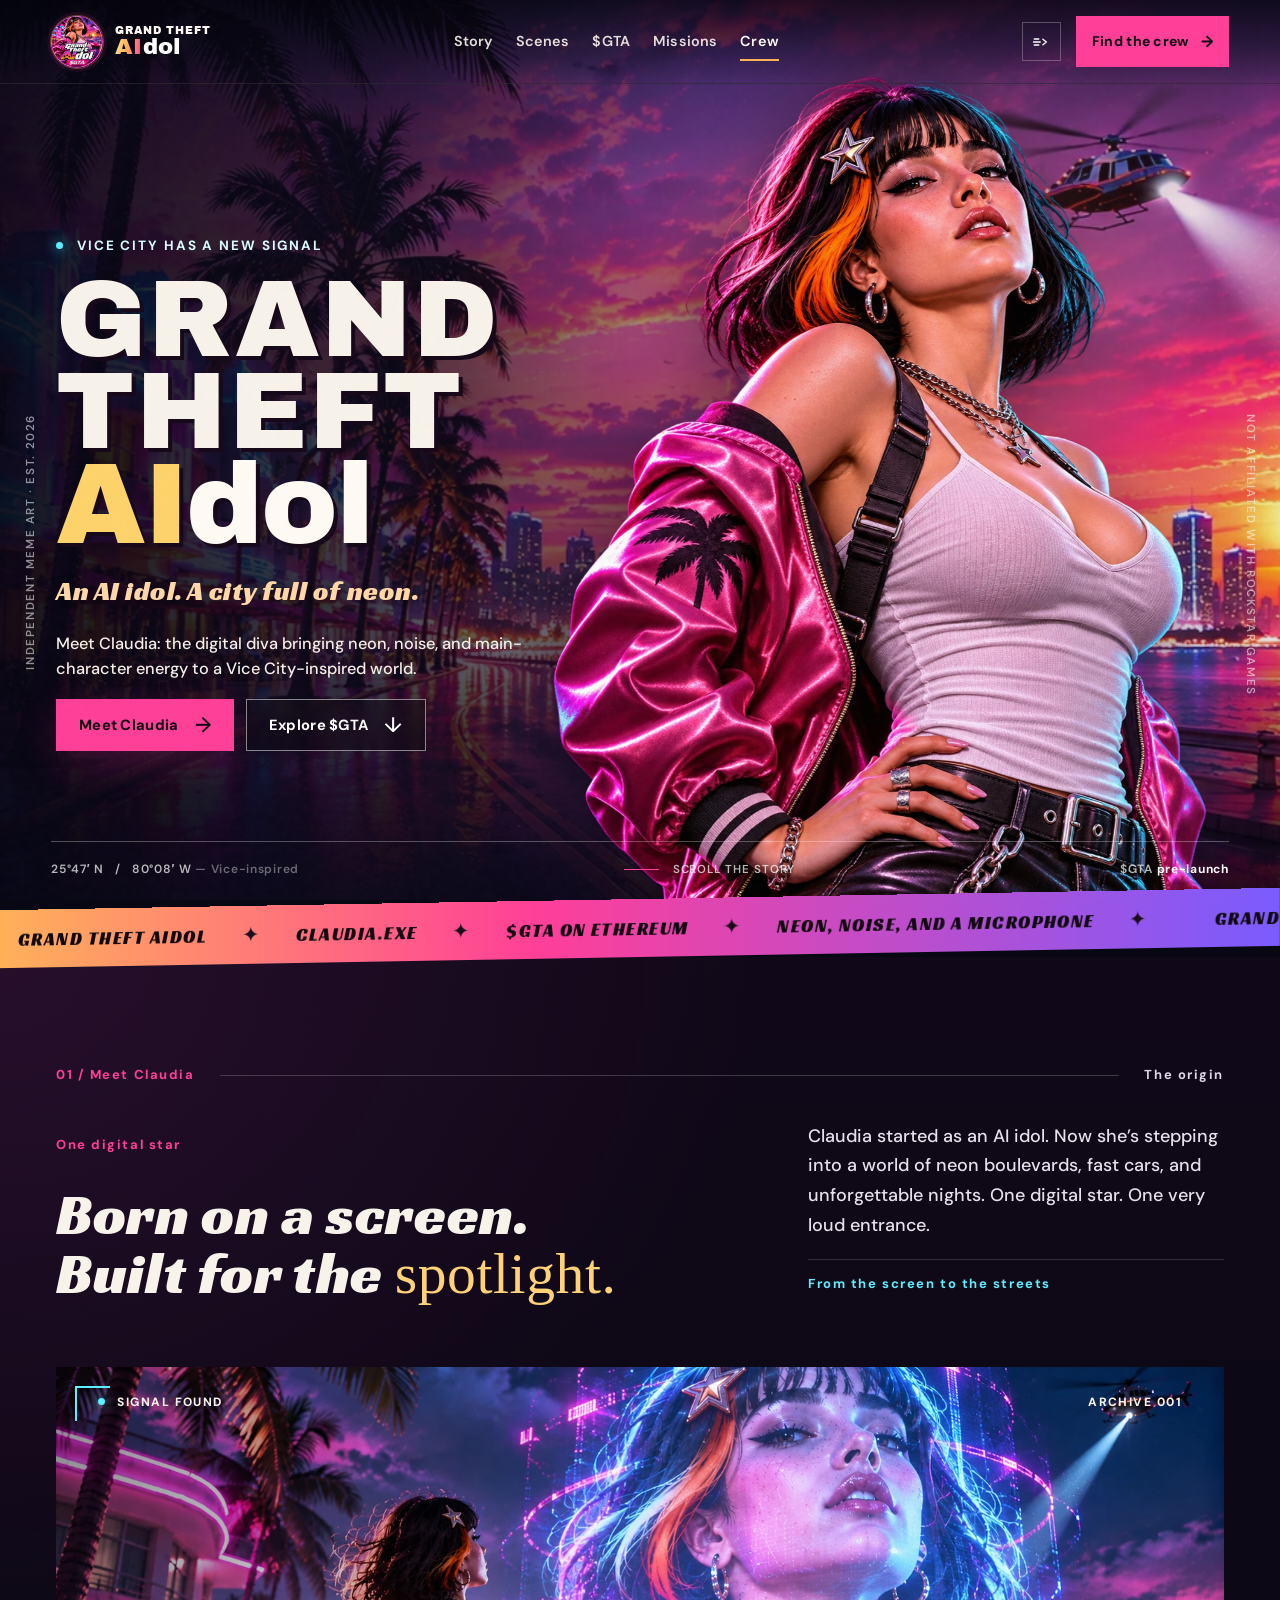
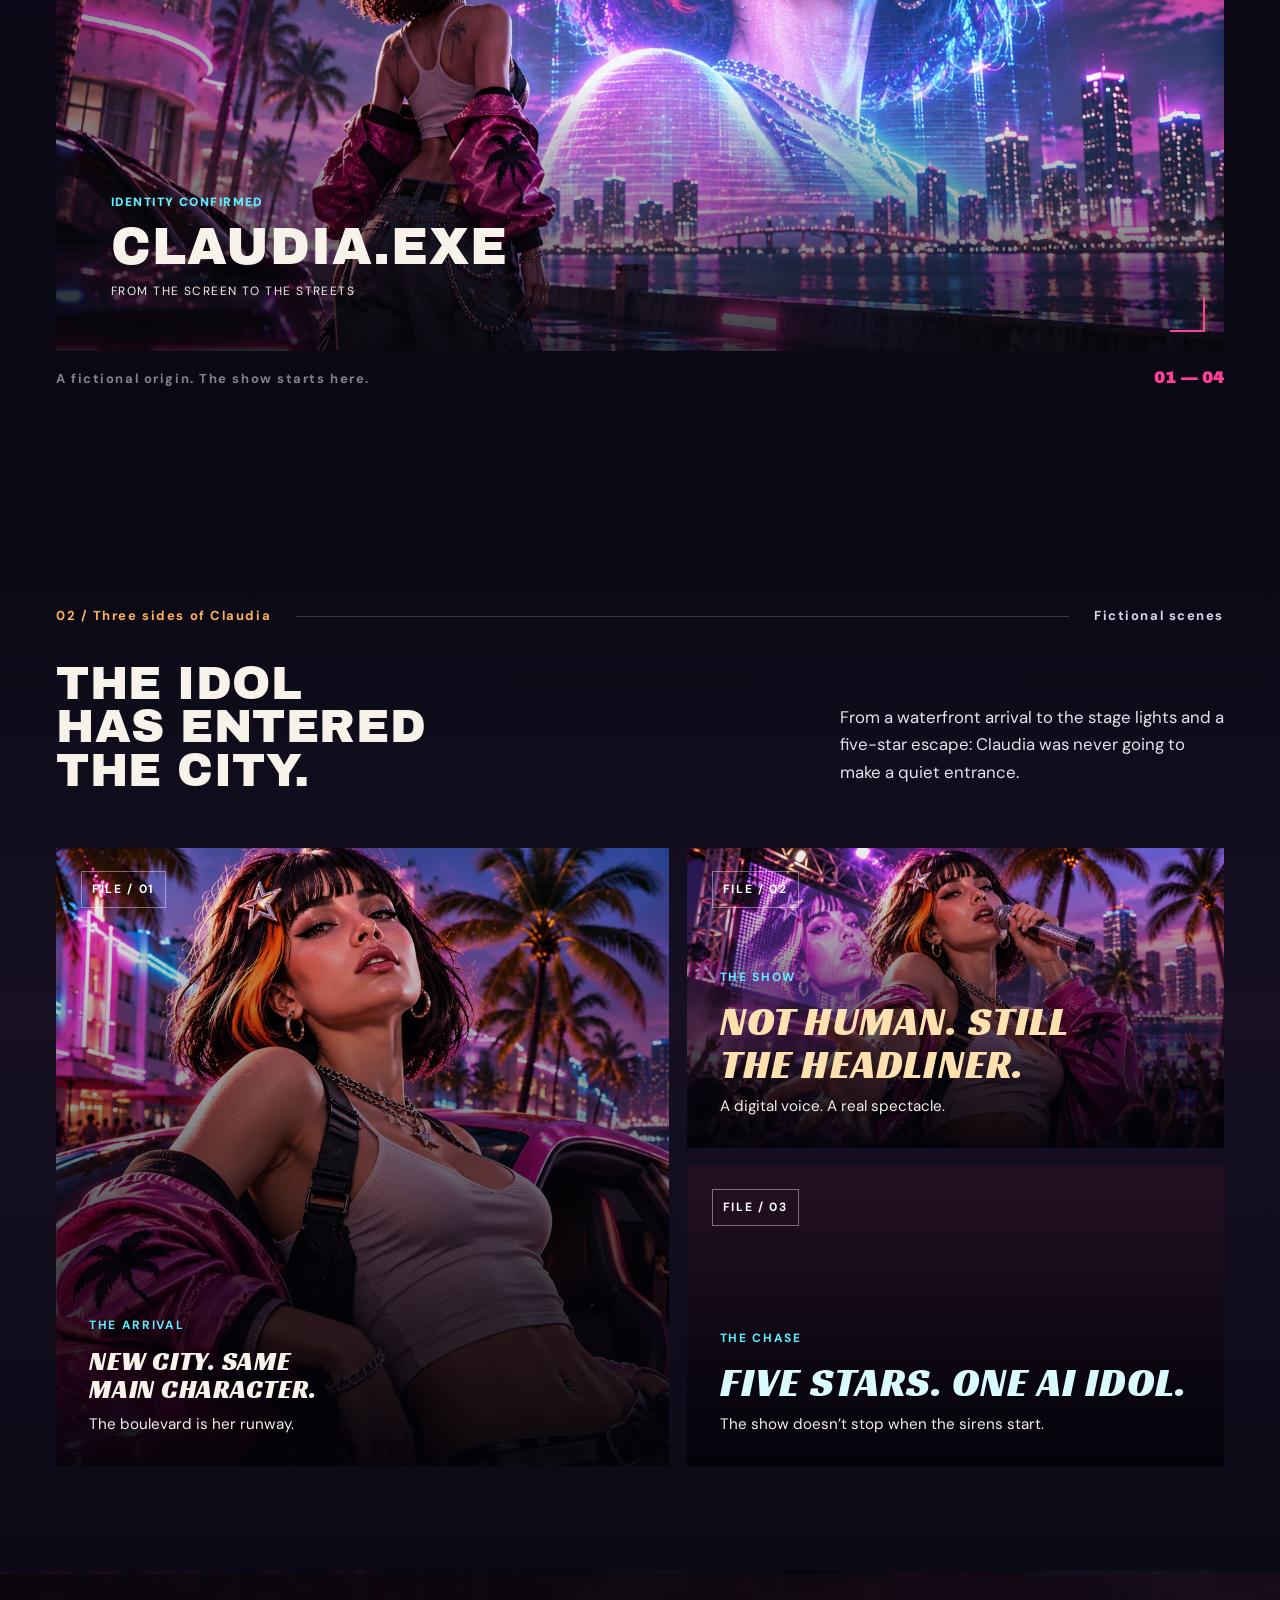
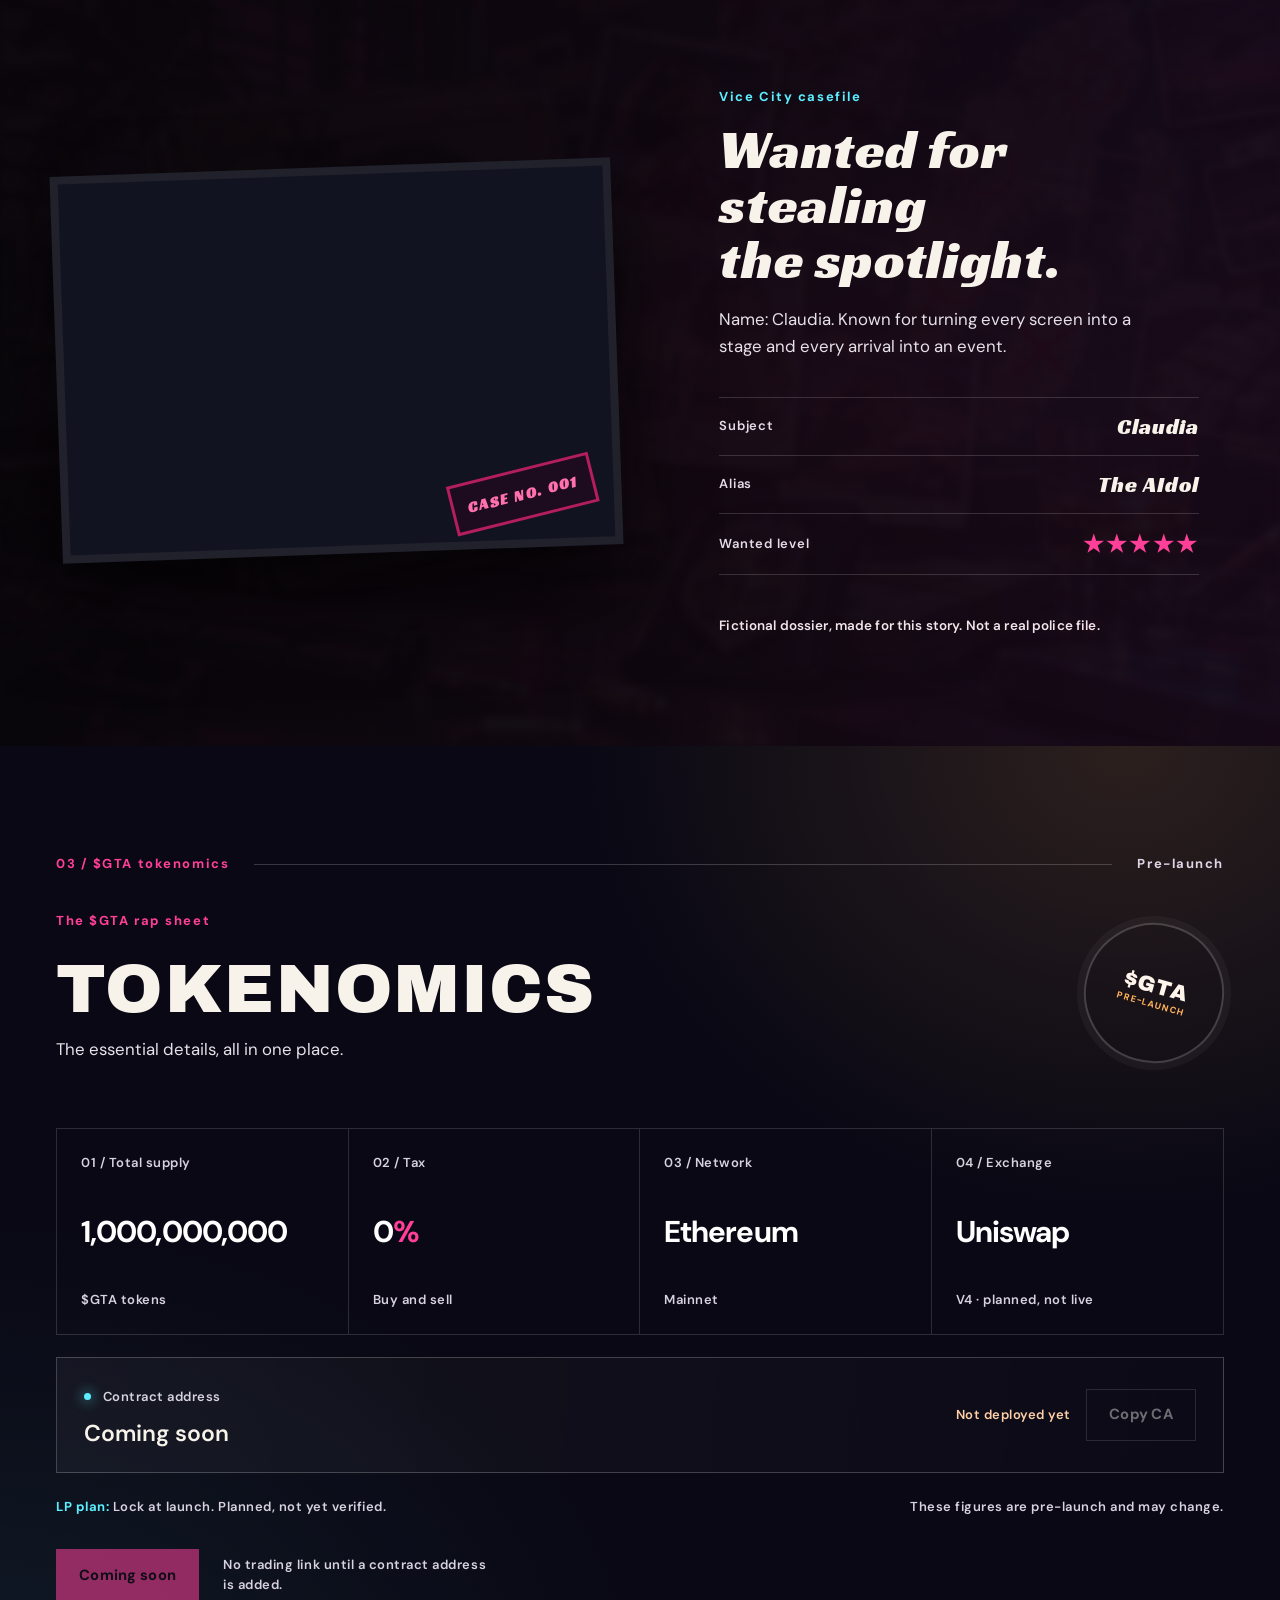
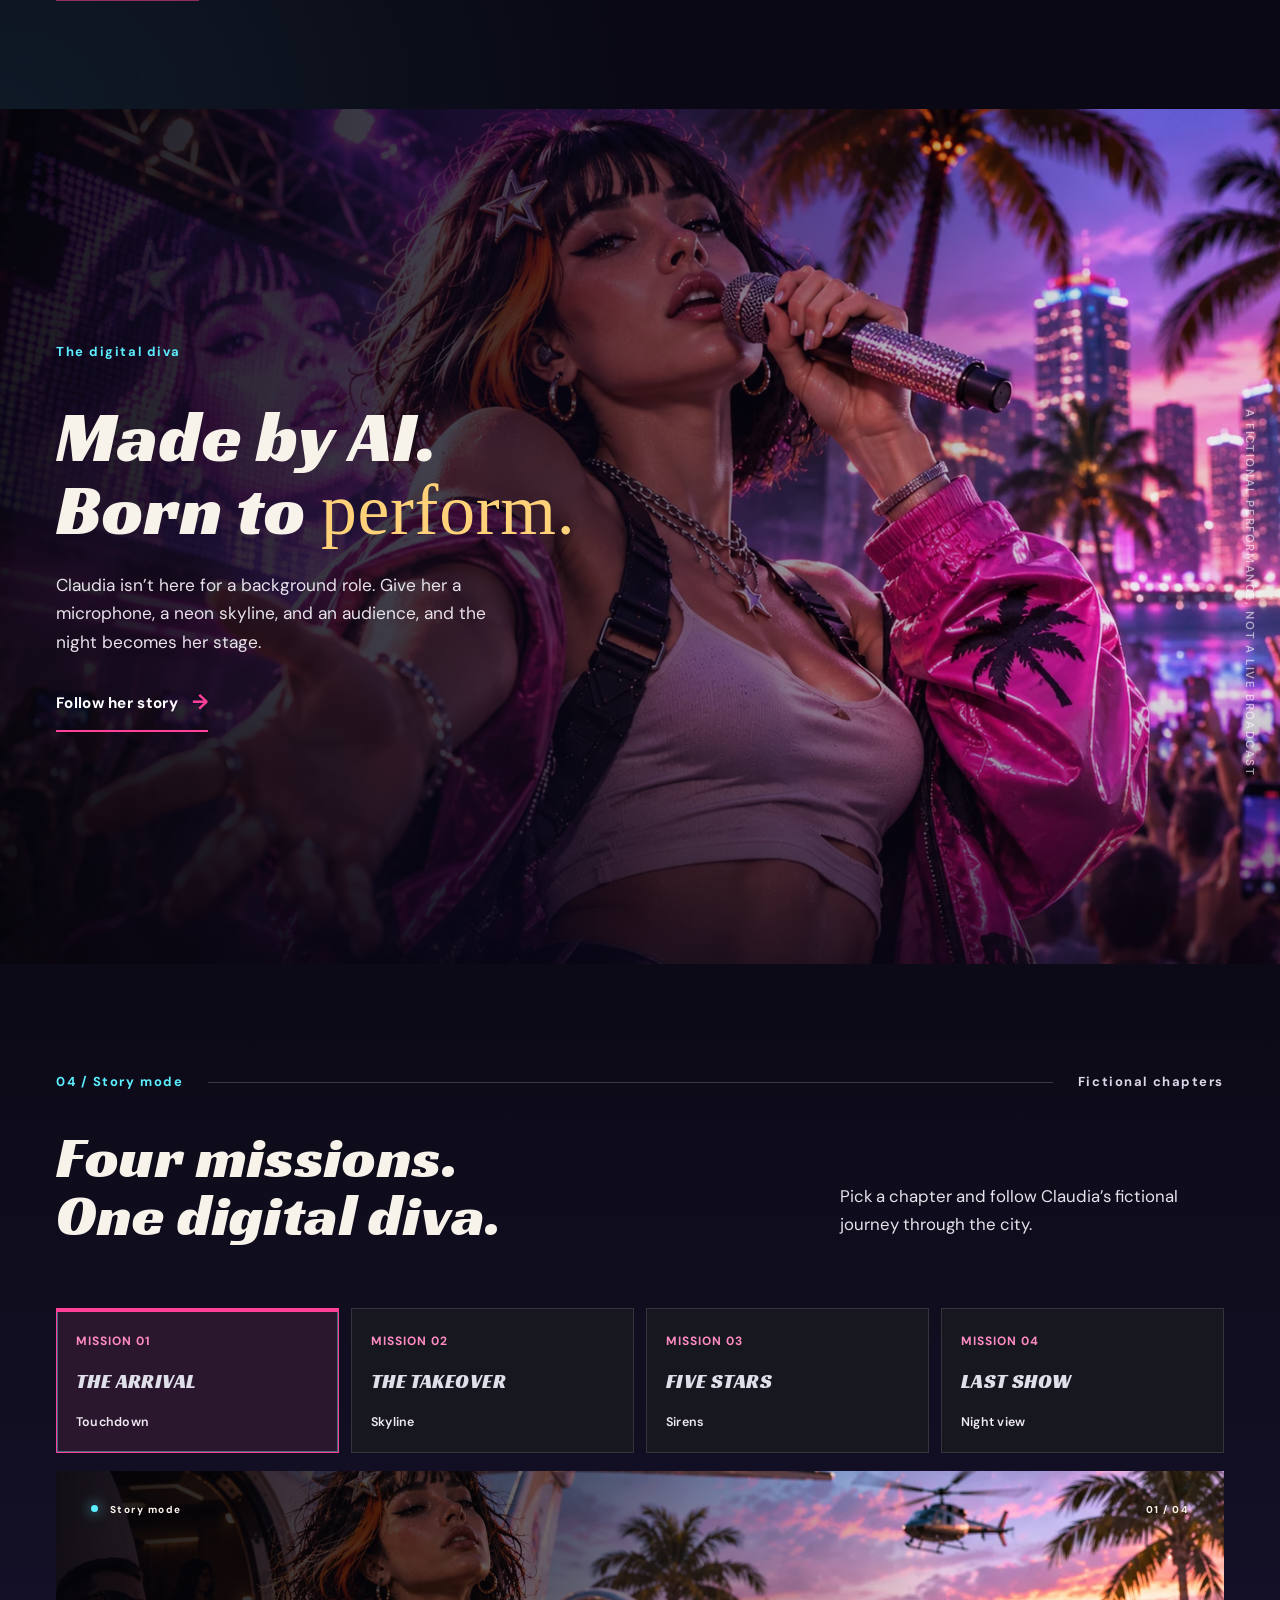
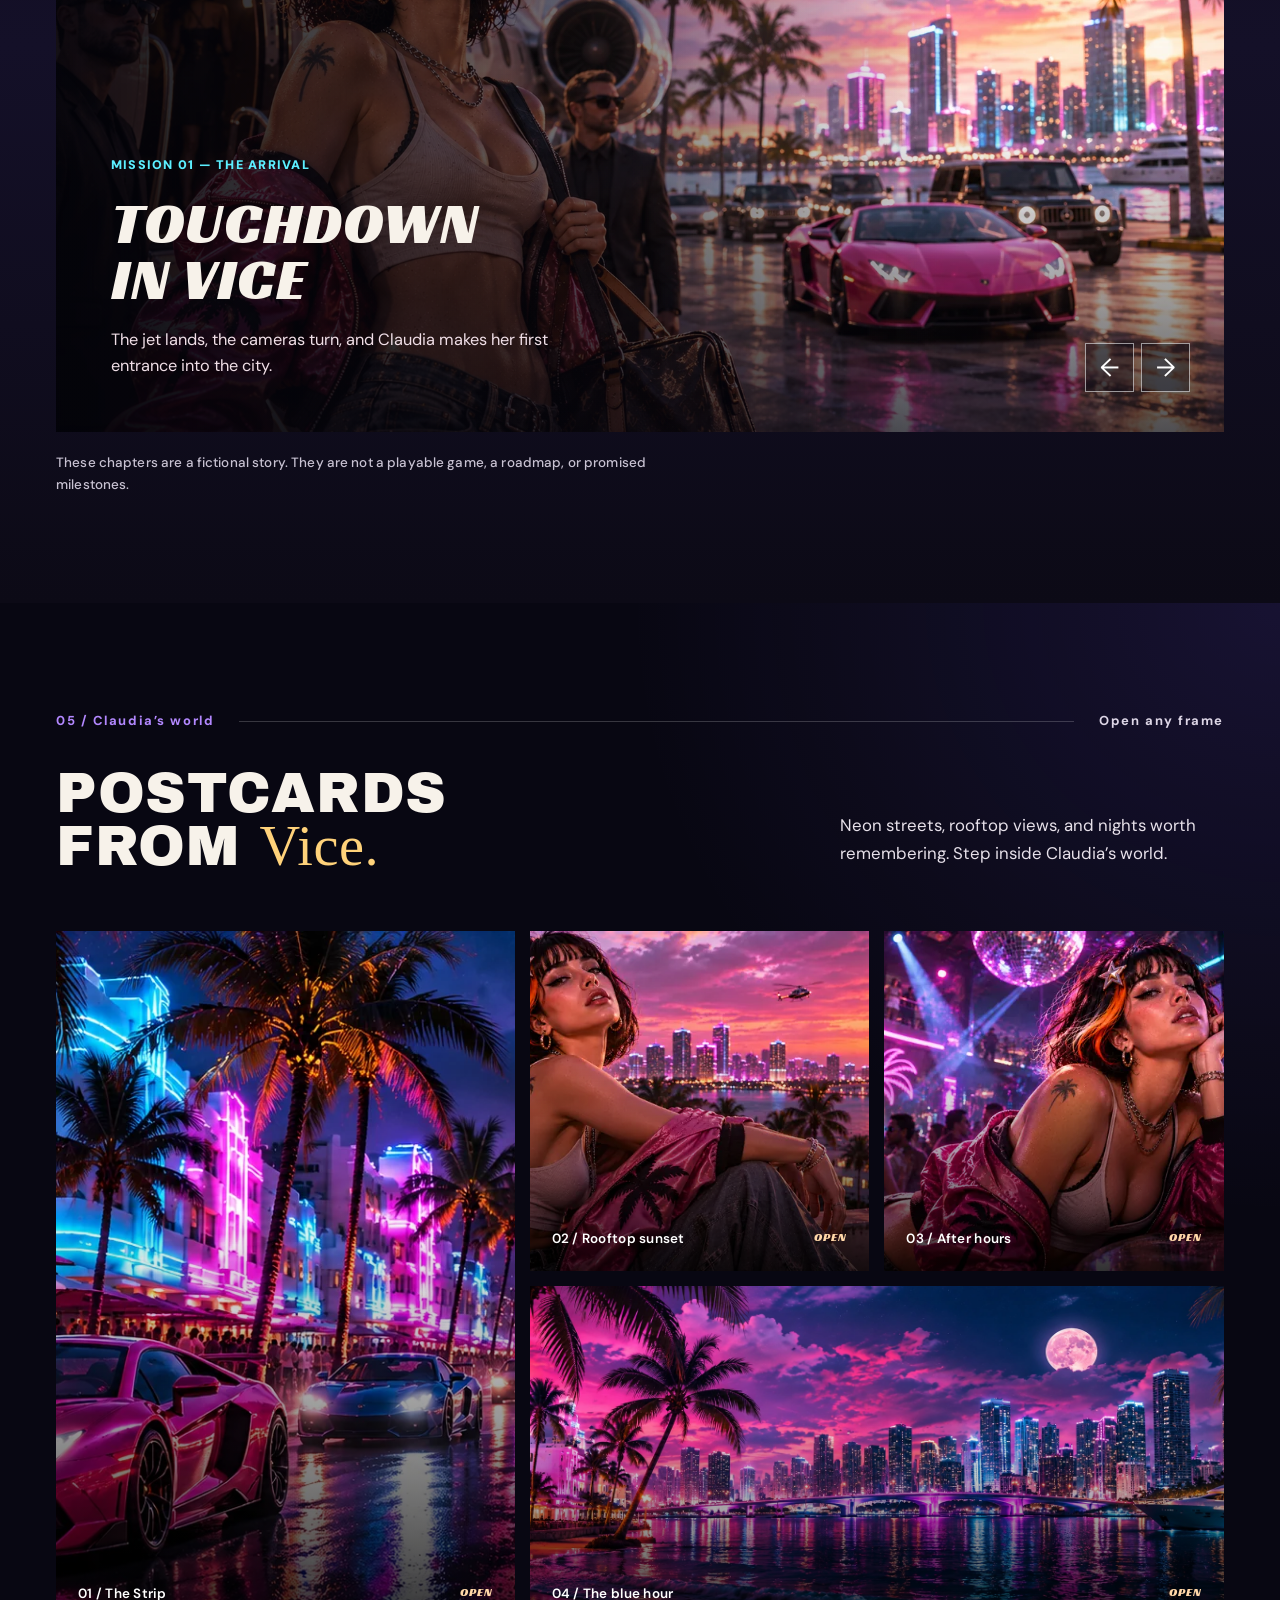
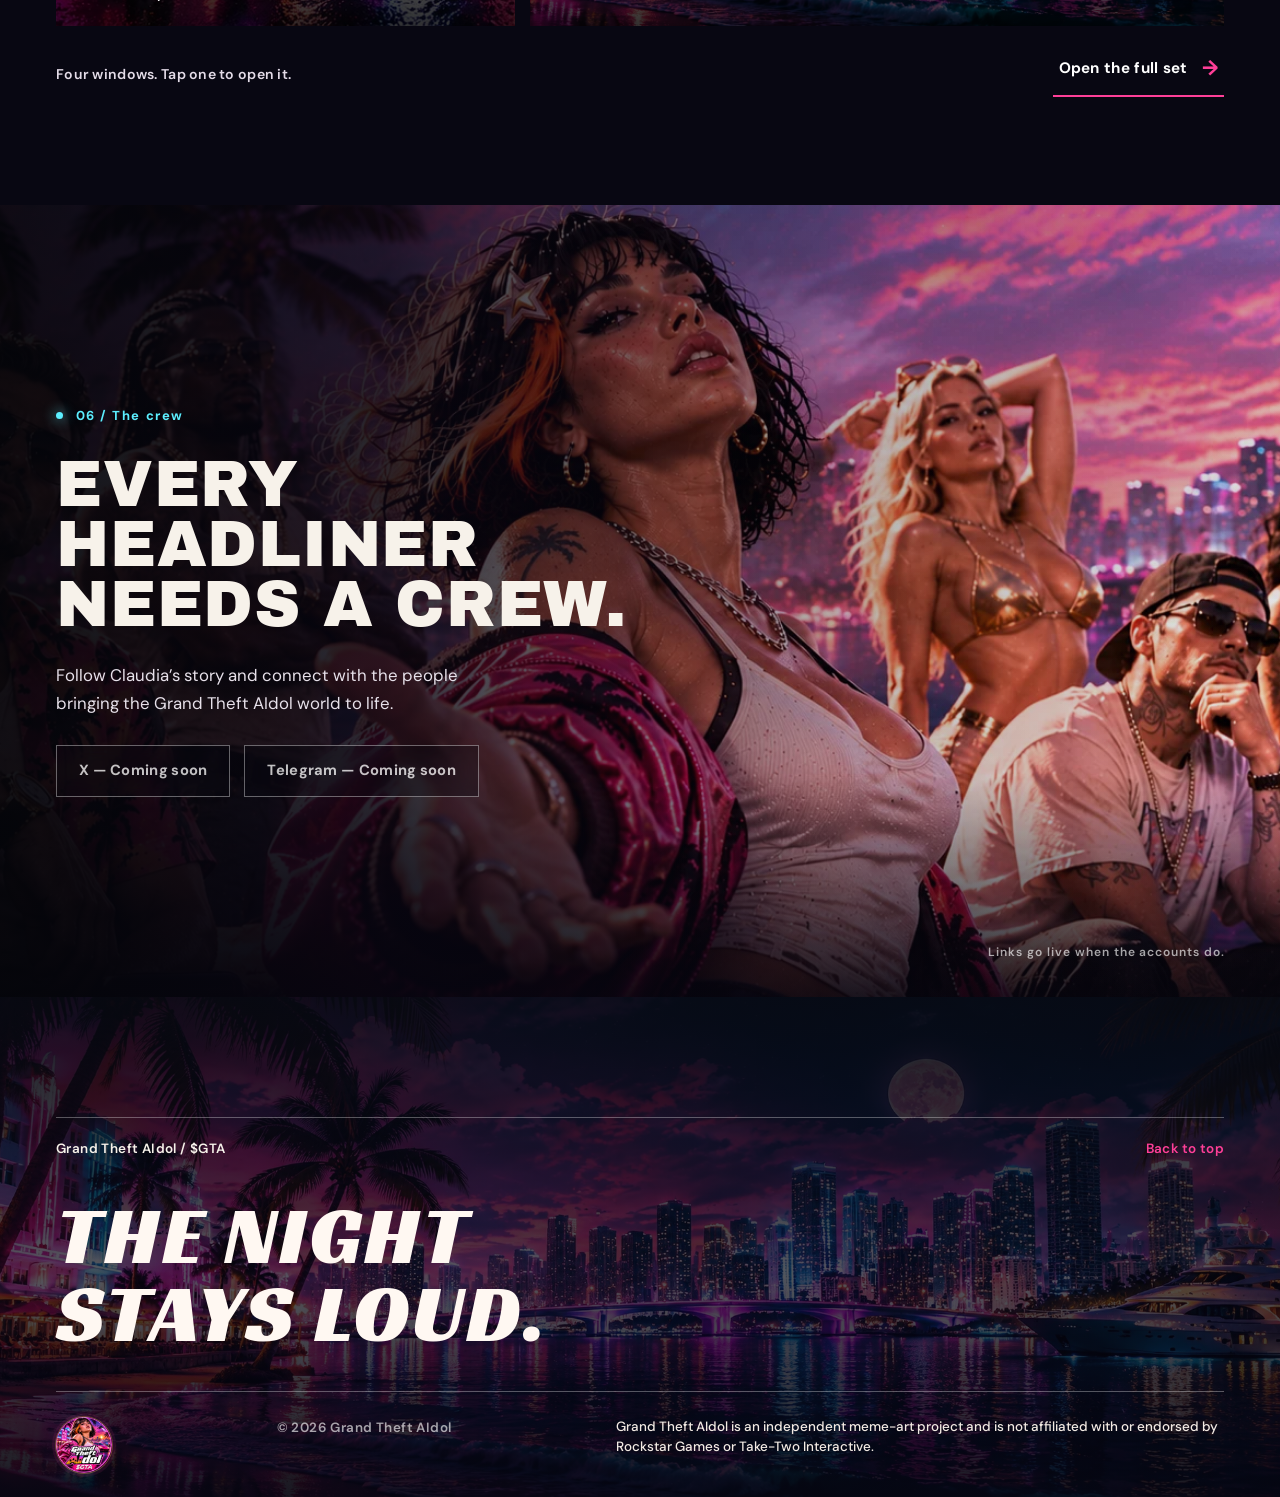
==== commit 0f2e43a2: "Give the site a poster type system and rewrite the copy around Claudia." ====
--- a/index.html
+++ b/index.html
@@ -4,14 +4,14 @@
   <meta charset="UTF-8" />
   <meta name="viewport" content="width=device-width, initial-scale=1.0" />
   <meta name="theme-color" content="#080910" />
-  <meta name="description" content="Grand Theft AIdol ($GTA). The AI idol has arrived in Vice City. Explore the cinematic, independent memecoin experience." />
+  <meta name="description" content="Grand Theft AIdol ($GTA). Meet Claudia, an AI idol in a fictional Vice City-inspired world. Independent meme-art project." />
   <meta property="og:type" content="website" />
   <meta property="og:title" content="Grand Theft AIdol | $GTA" />
-  <meta property="og:description" content="The city has a new idol. Enter the neon-soaked $GTA universe." />
+  <meta property="og:description" content="An AI idol. A city full of neon. Meet Claudia and read the $GTA details." />
   <meta property="og:image" content="assets/images/social-preview.jpg" />
   <meta name="twitter:card" content="summary_large_image" />
   <meta name="color-scheme" content="dark" />
-  <title>Grand Theft AIdol — $GTA | Welcome to Vice</title>
+  <title>Grand Theft AIdol ($GTA) — Claudia</title>
   <link rel="icon" type="image/webp" href="assets/images/logo-circle.webp" />
   <link rel="preload" as="image" href="assets/images/city-sunset.webp" fetchpriority="high" />
   <link rel="preload" as="image" href="assets/images/claudia-cutout.webp" fetchpriority="high" />
@@ -29,9 +29,9 @@
   <div class="boot" id="boot" aria-hidden="true">
     <div class="boot__grain"></div>
     <div class="boot__inner">
-      <span class="eyebrow boot__eyebrow"><span class="led"></span> VICE CITY NETWORK / BOOTING</span>
+      <span class="eyebrow boot__eyebrow"><span class="led"></span> Vice City signal / booting</span>
       <div class="boot__brand">G<span>T</span>A<span class="boot__period">.</span></div>
-      <div class="boot__status">CONNECTING TO THE IDOL FREQUENCY</div>
+      <div class="boot__status">Claudia is coming online</div>
       <div class="boot__track"><span class="boot__fill" id="bootFill"></span></div>
       <span class="boot__percent" id="bootPercent">00%</span>
     </div>
@@ -40,14 +40,14 @@
   <header class="header" id="header">
     <a class="brand" href="#home" aria-label="Grand Theft AIdol — home">
       <img class="brand__logo" src="assets/images/logo-circle.webp" alt="" width="56" height="56" />
-      <span class="brand__name">Grand Theft<span class="brand__idol">AI<em>dol</em></span></span>
+      <span class="brand__name">Grand Theft<span class="brand__idol"><b>AI</b>dol</span></span>
     </a>
     <nav class="nav" id="mainNav" aria-label="Main navigation">
-      <a href="#story" data-nav="story">The Story</a>
-      <a href="#evidence" data-nav="evidence">The Evidence</a>
-      <a href="#tokenomics" data-nav="tokenomics">Tokenomics</a>
+      <a href="#story" data-nav="story">Story</a>
+      <a href="#evidence" data-nav="evidence">Scenes</a>
+      <a href="#tokenomics" data-nav="tokenomics">$GTA</a>
       <a href="#missions" data-nav="missions">Missions</a>
-      <a href="#crew" data-nav="crew">The Crew</a>
+      <a href="#crew" data-nav="crew">Crew</a>
       <span class="nav__mobile-meta">Vice City / 2026</span>
     </nav>
     <div class="header__actions">
@@ -55,7 +55,7 @@
         <svg class="icon-motion icon-motion--on" viewBox="0 0 24 24" aria-hidden="true"><path d="M3 8h6M2 12h9M3 16h6" fill="none" stroke="currentColor" stroke-width="1.8" stroke-linecap="round"/><path d="m14.5 8.2 4.7 3.8-4.7 3.8" fill="none" stroke="currentColor" stroke-width="1.8" stroke-linecap="round" stroke-linejoin="round"/></svg>
         <svg class="icon-motion icon-motion--off" viewBox="0 0 24 24" aria-hidden="true"><path d="M3 8h6M2 12h9M3 16h6" fill="none" stroke="currentColor" stroke-width="1.8" stroke-linecap="round"/><path d="M15 8v8M19 8v8" fill="none" stroke="currentColor" stroke-width="1.8" stroke-linecap="round"/></svg>
       </button>
-      <a class="header__cta" href="#crew">Join the city <span aria-hidden="true">↗</span></a>
+      <a class="header__cta" href="#crew">Find the crew <span aria-hidden="true">→</span></a>
       <button class="menu-toggle" id="menuToggle" type="button" aria-controls="mainNav" aria-expanded="false" aria-label="Open navigation"><span></span><span></span></button>
     </div>
   </header>
@@ -66,68 +66,68 @@
       <div class="hero__vignette"></div>
       <div class="hero__sunflare" aria-hidden="true"></div>
       <div class="hero__cutout" id="heroCutout" aria-hidden="true"><img src="assets/images/claudia-cutout.webp" alt="" fetchpriority="high" /></div>
-      <div class="hero__side hero__side--left" aria-hidden="true">VC / 001 — A NEW ERA OF CHAOS</div>
-      <div class="hero__side hero__side--right" aria-hidden="true">INDEPENDENT MEME EXPERIENCE // EST. 2026</div>
+      <div class="hero__side hero__side--left" aria-hidden="true">Independent meme art · est. 2026</div>
+      <div class="hero__side hero__side--right" aria-hidden="true">Not affiliated with Rockstar Games</div>
       <div class="hero__content container">
-        <div class="hero__status eyebrow"><span class="led"></span> NOW ENTERING THE VICE FREQUENCY <span class="hero__status-line"></span> 001</div>
-        <p class="hero__overline">Vice City has a new headliner.</p>
-        <h1 class="hero__headline"><span>Grand</span><span>Theft</span><span class="hero__headline-idol"><b class="hero__ai">AI</b><em>dol</em></span></h1>
+        <div class="hero__status eyebrow"><span class="led"></span> Vice City has a new signal</div>
+        <h1 class="hero__headline" aria-label="Grand Theft AIdol"><span class="hero__line">Grand</span><span class="hero__line">Theft</span><span class="hero__line hero__line--aidol"><b>AI</b>dol</span></h1>
+        <p class="hero__overline">An AI idol. A city full of neon.</p>
         <div class="hero__bottom">
-          <p>Meet Claudia: an AI idol taking her show from the screen to the streets.</p>
+          <p>Meet Claudia: the digital diva bringing neon, noise, and main-character energy to a Vice City-inspired world.</p>
           <div class="hero__buttons">
-            <a class="btn btn--pink" href="#story"><span>Enter the story</span><span aria-hidden="true">↗</span></a>
-            <a class="btn btn--outline" href="#tokenomics"><span>View $GTA</span><span aria-hidden="true">↓</span></a>
+            <a class="btn btn--pink" href="#story"><span>Meet Claudia</span><span aria-hidden="true">→</span></a>
+            <a class="btn btn--outline" href="#tokenomics"><span>Explore $GTA</span><span aria-hidden="true">↓</span></a>
           </div>
         </div>
       </div>
       <div class="hero__footer">
-        <div class="coordinates">25°47′ N &nbsp; / &nbsp; 80°08′ W <span>— VICE TERRITORY</span></div>
-        <a class="scroll-hint" href="#story"><span class="scroll-hint__line"></span> SCROLL TO EXPLORE</a>
-        <div class="hero__edition">EDITION <strong>01/20</strong></div>
-      </div>
-    </section>
-
-    <div class="ticker" aria-label="AI idol. Vice City. Zero permission.">
-      <div class="ticker__track" aria-hidden="true"><span>THE IDOL HAS ENTERED THE CITY <b>✳</b> AI-BORN, VICE-RAISED <b>✳</b> GRAND THEFT AIdol <b>✳</b> THE IDOL HAS ENTERED THE CITY <b>✳</b> AI-BORN, VICE-RAISED <b>✳</b> GRAND THEFT AIdol <b>✳</b></span><span>THE IDOL HAS ENTERED THE CITY <b>✳</b> AI-BORN, VICE-RAISED <b>✳</b> GRAND THEFT AIdol <b>✳</b> THE IDOL HAS ENTERED THE CITY <b>✳</b> AI-BORN, VICE-RAISED <b>✳</b> GRAND THEFT AIdol <b>✳</b></span></div>
+        <div class="coordinates">25°47′ N &nbsp; / &nbsp; 80°08′ W <span>— Vice-inspired</span></div>
+        <a class="scroll-hint" href="#story"><span class="scroll-hint__line"></span> Scroll the story</a>
+        <div class="hero__edition">$GTA <strong>pre-launch</strong></div>
+      </div>
+    </section>
+
+    <div class="ticker" aria-label="Grand Theft AIdol. Claudia. $GTA.">
+      <div class="ticker__track" aria-hidden="true"><span>GRAND THEFT AIdol <b>✦</b> CLAUDIA.EXE <b>✦</b> $GTA ON ETHEREUM <b>✦</b> NEON, NOISE, AND A MICROPHONE <b>✦</b> </span><span>GRAND THEFT AIdol <b>✦</b> CLAUDIA.EXE <b>✦</b> $GTA ON ETHEREUM <b>✦</b> NEON, NOISE, AND A MICROPHONE <b>✦</b> </span></div>
     </div>
 
     <section class="story section" id="story" aria-labelledby="storyHeading">
       <div class="container">
-        <div class="section-kicker reveal"><span>01 / Origin story</span><span class="section-kicker__rule"></span><span>Subject: Claudia</span></div>
+        <div class="section-kicker reveal"><span>01 / Meet Claudia</span><span class="section-kicker__rule"></span><span>The origin</span></div>
         <div class="story__intro">
           <div class="story__heading reveal">
-            <p class="eyebrow text-pink">Born in the machine.</p>
-            <h2 id="storyHeading" class="display">Built to <em>break</em><br/>the system.</h2>
+            <p class="eyebrow text-pink">One digital star</p>
+            <h2 id="storyHeading" class="display display--action">Born on a screen.<br/>Built for the <span class="mark">spotlight.</span></h2>
           </div>
-          <div class="story__lede reveal"><p>They built an idol in a digital world. Then she found the exit. One way ticket to Vice City. No permission required.</p><span class="micro">A NEW KIND OF MAIN CHARACTER <span aria-hidden="true">↘</span></span></div>
+          <div class="story__lede reveal"><p>Claudia started as an AI idol. Now she’s stepping into a world of neon boulevards, fast cars, and unforgettable nights. One digital star. One very loud entrance.</p><span class="micro">From the screen to the streets</span></div>
         </div>
         <div class="story__cinema image-frame reveal">
           <img src="assets/images/ai-hologram.webp" alt="Claudia stands on a Vice City rooftop beneath an enormous blue holographic projection of herself." loading="lazy" decoding="async" />
           <div class="story__cinema-overlay"></div>
           <span class="frame-corner frame-corner--tl"></span><span class="frame-corner frame-corner--br"></span>
-          <div class="story__cinema-top"><span><span class="led"></span> SIGNAL FOUND</span><span>ARCHIVE // 001</span></div>
-          <div class="story__cinema-caption"><span>IDENTITY CONFIRMED</span><strong>CLAUDIA.EXE</strong><small>NO LONGER CONTAINED</small></div>
-        </div>
-        <div class="story__footnote reveal"><span class="micro">NOT REAL? REAL ENOUGH TO TAKE OVER.</span><span class="story__footnote-number">01 — 04</span></div>
+          <div class="story__cinema-top"><span><span class="led"></span> Signal found</span><span>Archive 001</span></div>
+          <div class="story__cinema-caption"><span>Identity confirmed</span><strong>CLAUDIA.EXE</strong><small>From the screen to the streets</small></div>
+        </div>
+        <div class="story__footnote reveal"><span class="micro">A fictional origin. The show starts here.</span><span class="story__footnote-number">01 — 04</span></div>
       </div>
     </section>
 
     <section class="episodes section" id="evidence" aria-labelledby="evidenceHeading">
       <div class="container">
-        <div class="section-kicker reveal"><span>02 / The evidence</span><span class="section-kicker__rule"></span><span>Three sides of Vice</span></div>
-        <div class="episodes__head reveal"><h2 class="display" id="evidenceHeading">This city<br/><em>changes</em> you.</h2><p>From the flashbulbs to the sirens. Every street has a story, and she's writing a new one.</p></div>
+        <div class="section-kicker reveal"><span>02 / Three sides of Claudia</span><span class="section-kicker__rule"></span><span>Fictional scenes</span></div>
+        <div class="episodes__head reveal"><h2 class="display display--poster" id="evidenceHeading">The idol has entered the city.</h2><p>From a waterfront arrival to the stage lights and a five-star escape: Claudia was never going to make a quiet entrance.</p></div>
         <div class="episodes__grid">
           <article class="episode episode--tall episode--arrival reveal" tabindex="0">
             <img src="assets/images/arrival-supercar.webp" loading="lazy" decoding="async" alt="Claudia with an exotic pink car on a neon waterfront boulevard." />
-            <div class="episode__shade"></div><div class="episode__number">File / 01</div><div class="episode__bottom"><span>The arrival</span><h3>The city<br/>is hers.</h3><p>First stop. No turning back.</p></div>
+            <div class="episode__shade"></div><div class="episode__number">File / 01</div><div class="episode__bottom"><span>The arrival</span><h3>New city. Same main character.</h3><p>The boulevard is her runway.</p></div>
           </article>
           <article class="episode episode--short episode--fame reveal" tabindex="0">
             <img src="assets/images/stage-idol.webp" loading="lazy" decoding="async" alt="Claudia performing onstage beneath pink lights in front of an enormous crowd." />
-            <div class="episode__shade"></div><div class="episode__number">File / 02</div><div class="episode__bottom"><span>The fame</span><h3>Not human.<br/><em>Still headlining.</em></h3></div>
+            <div class="episode__shade"></div><div class="episode__number">File / 02</div><div class="episode__bottom"><span>The show</span><h3>Not human. Still the headliner.</h3><p>A digital voice. A real spectacle.</p></div>
           </article>
           <article class="episode episode--short episode--heat reveal" tabindex="0">
             <img src="assets/images/police-chase.webp" loading="lazy" decoding="async" alt="Claudia speeds through a rainy night as police cars and a helicopter pursue." />
-            <div class="episode__shade"></div><div class="episode__number">File / 03</div><div class="episode__bottom"><span>The heat</span><h3>Five stars.<br/>Zero fear.</h3></div>
+            <div class="episode__shade"></div><div class="episode__number">File / 03</div><div class="episode__bottom"><span>The chase</span><h3>Five stars. One AI idol.</h3><p>The show doesn’t stop when the sirens start.</p></div>
           </article>
         </div>
       </div>
@@ -137,82 +137,82 @@
       <div class="wanted__bg" aria-hidden="true"><img src="assets/images/casefile-desk.webp" loading="lazy" alt=""/></div>
       <div class="container wanted__grid">
         <div class="wanted__poster image-frame reveal"><img src="assets/images/wanted-dossier.webp" alt="Fictional Vice City police investigation board featuring Claudia's portrait, fingerprints, and surveillance photos." loading="lazy" decoding="async"/><span class="wanted__stamp">CASE NO. 001</span></div>
-        <div class="wanted__copy reveal"><span class="eyebrow text-cyan">Vice City Police Department</span><h2 class="display display--poster">Most<br/><em>wanted.</em></h2><p>Wanted for stealing the spotlight. Suspected of rewriting the city’s rules. Last spotted at the top of every screen.</p><div class="wanted__facts"><div><span>Subject</span><strong>Claudia</strong></div><div><span>Alias</span><strong>The AIdol</strong></div><div><span>Threat level</span><strong class="wanted__stars" aria-label="five stars">★★★★★</strong></div></div><span class="wanted__notice">Fictional dossier. Art direction only.</span></div>
+        <div class="wanted__copy reveal"><span class="eyebrow text-cyan">Vice City casefile</span><h2 class="display display--action">Wanted for stealing the spotlight.</h2><p>Name: Claudia. Known for turning every screen into a stage and every arrival into an event.</p><div class="wanted__facts"><div><span>Subject</span><strong>Claudia</strong></div><div><span>Alias</span><strong>The AIdol</strong></div><div><span>Wanted level</span><strong class="wanted__stars" aria-label="five stars">★★★★★</strong></div></div><span class="wanted__notice">Fictional dossier, made for this story. Not a real police file.</span></div>
       </div>
     </section>
 
     <section class="token section" id="tokenomics" aria-labelledby="tokenHeading">
       <div class="container">
-        <div class="section-kicker reveal"><span>03 / Classified intel</span><span class="section-kicker__rule"></span><span>$GTA / Ethereum</span></div>
-        <div class="token__head reveal"><div><p class="eyebrow text-pink">The rap sheet</p><h2 class="display" id="tokenHeading">Tokenomics</h2></div><div class="token__seal" aria-hidden="true">GTA<span>✳</span><small>Classified</small></div></div>
+        <div class="section-kicker reveal"><span>03 / $GTA tokenomics</span><span class="section-kicker__rule"></span><span>Pre-launch</span></div>
+        <div class="token__head reveal"><div><p class="eyebrow text-pink">The $GTA rap sheet</p><h2 class="display display--poster" id="tokenHeading">Tokenomics</h2><p class="token__intro">The essential details, all in one place.</p></div><div class="token__seal" aria-hidden="true">$GTA<small>Pre-launch</small></div></div>
         <div class="token__grid">
           <div class="token-stat reveal"><span class="token-stat__index">01 / Total supply</span><strong>1,000,000,000</strong><small>$GTA tokens</small></div>
           <div class="token-stat reveal"><span class="token-stat__index">02 / Tax</span><strong>0<span>%</span></strong><small>Buy and sell</small></div>
           <div class="token-stat reveal"><span class="token-stat__index">03 / Network</span><strong>Ethereum</strong><small>Mainnet</small></div>
-          <div class="token-stat reveal"><span class="token-stat__index">04 / Exchange</span><strong>V4</strong><small>Uniswap · planned</small></div>
-        </div>
-        <div class="contract reveal" id="contractPanel"><div class="contract__label"><span><span class="led"></span> CONTRACT ADDRESS</span><strong id="contractText">COMING SOON..</strong></div><div class="contract__actions"><span class="contract__status" id="contractStatus">PRE-LAUNCH / NOT DEPLOYED</span><button type="button" id="copyContract" class="btn btn--subtle" data-copy-contract disabled>Copy CA <span aria-hidden="true">⧉</span></button></div></div>
-        <div class="token__subnote reveal"><span><strong>LP plan:</strong> Lock at launch. Planned, not yet verified.</span><span class="token__note-right">Details are pre-launch and may change.</span></div>
-        <div class="token__cta-row reveal"><a class="btn btn--pink trade-link is-unavailable" id="tradeLink" href="#tokenomics" aria-disabled="true" tabindex="-1">Trade on Uniswap <span aria-hidden="true">↗</span></a><span>Trading link activates after a contract address is added.</span></div>
+          <div class="token-stat reveal"><span class="token-stat__index">04 / Exchange</span><strong>Uniswap</strong><small>V4 · planned, not live</small></div>
+        </div>
+        <div class="contract reveal" id="contractPanel"><div class="contract__label"><span><span class="led"></span> Contract address</span><strong id="contractText">Coming soon</strong></div><div class="contract__actions"><span class="contract__status" id="contractStatus">Not deployed yet</span><button type="button" id="copyContract" class="btn btn--subtle" data-copy-contract disabled>Copy CA</button></div></div>
+        <div class="token__subnote reveal"><span><strong>LP plan:</strong> Lock at launch. Planned, not yet verified.</span><span class="token__note-right">These figures are pre-launch and may change.</span></div>
+        <div class="token__cta-row reveal"><a class="btn btn--pink trade-link is-unavailable" id="tradeLink" aria-disabled="true">Coming soon</a><span>No trading link until a contract address is added.</span></div>
       </div>
     </section>
 
     <section class="idol stage" id="idol" aria-labelledby="idolHeading">
       <img src="assets/images/stage-idol.webp" alt="Claudia singing to a crowd under neon concert lights." loading="lazy" decoding="async" />
       <div class="idol__wash"></div>
-      <div class="container idol__inner"><p class="eyebrow text-cyan reveal">The city’s new headliner</p><h2 id="idolHeading" class="display display--glam reveal">They made<br/>an <em>idol.</em><br/>She made<br/>a scene.</h2><p class="reveal">Synthetic star. Real main-character energy. The stage is hers, and the city knows it.</p><a class="text-link reveal" href="#missions">Follow the story <span>↗</span></a></div>
-      <span class="idol__vertical" aria-hidden="true">BROADCASTING LIVE FROM THE IMAGINATION</span>
+      <div class="container idol__inner"><p class="eyebrow text-cyan reveal">The digital diva</p><h2 id="idolHeading" class="display display--action reveal">Made by AI.<br/>Born to <span class="mark">perform.</span></h2><p class="reveal">Claudia isn’t here for a background role. Give her a microphone, a neon skyline, and an audience, and the night becomes her stage.</p><a class="text-link reveal" href="#missions">Follow her story <span>→</span></a></div>
+      <span class="idol__vertical" aria-hidden="true">A fictional performance, not a live broadcast</span>
     </section>
 
     <section class="missions section" id="missions" aria-labelledby="missionsHeading">
       <div class="container">
-        <div class="section-kicker reveal"><span>04 / The missions</span><span class="section-kicker__rule"></span><span>Four chapters. One legend.</span></div>
-        <div class="missions__head reveal"><h2 class="display" id="missionsHeading">The road to<br/><em>legendary.</em></h2><p>Every legend has a story arc. Select a mission to explore the next chapter of Claudia's fictional Vice City saga.</p></div>
+        <div class="section-kicker reveal"><span>04 / Story mode</span><span class="section-kicker__rule"></span><span>Fictional chapters</span></div>
+        <div class="missions__head reveal"><h2 class="display display--action" id="missionsHeading">Four missions.<br/>One digital diva.</h2><p>Pick a chapter and follow Claudia’s fictional journey through the city.</p></div>
         <div class="mission-tabs" id="missionTabs" role="tablist" aria-label="Choose a chapter">
-          <button class="mission-tab is-active" type="button" role="tab" id="missionTab0" aria-selected="true" aria-controls="missionPanel" data-mission="0"><span>Mission 01</span><strong>Arrival</strong><small>Enter the city <span aria-hidden="true">↗</span></small></button>
-          <button class="mission-tab" type="button" role="tab" id="missionTab1" aria-selected="false" aria-controls="missionPanel" data-mission="1" tabindex="-1"><span>Mission 02</span><strong>Takeover</strong><small>Own the skyline <span aria-hidden="true">↗</span></small></button>
-          <button class="mission-tab" type="button" role="tab" id="missionTab2" aria-selected="false" aria-controls="missionPanel" data-mission="2" tabindex="-1"><span>Mission 03</span><strong>Five stars</strong><small>Turn up the heat <span aria-hidden="true">↗</span></small></button>
-          <button class="mission-tab" type="button" role="tab" id="missionTab3" aria-selected="false" aria-controls="missionPanel" data-mission="3" tabindex="-1"><span>Mission 04</span><strong>City legend</strong><small>Own the night <span aria-hidden="true">↗</span></small></button>
+          <button class="mission-tab is-active" type="button" role="tab" id="missionTab0" aria-selected="true" aria-controls="missionPanel" data-mission="0"><span>Mission 01</span><strong>The arrival</strong><small>Touchdown</small></button>
+          <button class="mission-tab" type="button" role="tab" id="missionTab1" aria-selected="false" aria-controls="missionPanel" data-mission="1" tabindex="-1"><span>Mission 02</span><strong>The takeover</strong><small>Skyline</small></button>
+          <button class="mission-tab" type="button" role="tab" id="missionTab2" aria-selected="false" aria-controls="missionPanel" data-mission="2" tabindex="-1"><span>Mission 03</span><strong>Five stars</strong><small>Sirens</small></button>
+          <button class="mission-tab" type="button" role="tab" id="missionTab3" aria-selected="false" aria-controls="missionPanel" data-mission="3" tabindex="-1"><span>Mission 04</span><strong>Last show</strong><small>Night view</small></button>
         </div>
         <div class="mission-view image-frame reveal" id="missionPanel" role="tabpanel" aria-labelledby="missionTab0" tabindex="0">
           <img id="missionImage" src="assets/images/mission-arrival.webp" loading="lazy" alt="Claudia arriving in Vice City beside her private jet." />
           <div class="mission-view__gradient"></div>
-          <div class="mission-view__meta"><span><span class="led"></span> STORY MODE</span><span id="missionCounter">01 / 04</span></div>
-          <div class="mission-view__copy"><span id="missionEyebrow">Chapter 01 — The arrival</span><h3 id="missionTitle">Welcome to<br/>Vice City.</h3><p id="missionDescription">Claudia touches down. A new chapter opens. The city doesn't know what's coming.</p></div>
+          <div class="mission-view__meta"><span><span class="led"></span> Story mode</span><span id="missionCounter">01 / 04</span></div>
+          <div class="mission-view__copy"><span id="missionEyebrow">Mission 01 — The arrival</span><h3 id="missionTitle">Touchdown<br/>in Vice</h3><p id="missionDescription">The jet lands, the cameras turn, and Claudia makes her first entrance into the city.</p></div>
           <div class="mission-view__controls"><button type="button" id="missionPrev" aria-label="Previous mission">←</button><button type="button" id="missionNext" aria-label="Next mission">→</button></div>
         </div>
-        <p class="missions__disclaimer">Story missions are creative chapters, not project delivery commitments or release dates.</p>
+        <p class="missions__disclaimer">These chapters are a fictional story. They are not a playable game, a roadmap, or promised milestones.</p>
       </div>
     </section>
 
     <section class="archive section" id="archive" aria-labelledby="archiveHeading">
       <div class="container">
-        <div class="section-kicker reveal"><span>05 / The world</span><span class="section-kicker__rule"></span><span>Visual archive</span></div>
-        <div class="archive__head reveal"><h2 class="display display--editorial" id="archiveHeading">Postcards from<br/><em>the underworld.</em></h2><p>The nights. The lights. The chaos. A few frames from Claudia's city. Open any frame.</p></div>
+        <div class="section-kicker reveal"><span>05 / Claudia’s world</span><span class="section-kicker__rule"></span><span>Open any frame</span></div>
+        <div class="archive__head reveal"><h2 class="display display--poster" id="archiveHeading">Postcards from <span class="mark">Vice.</span></h2><p>Neon streets, rooftop views, and nights worth remembering. Step inside Claudia’s world.</p></div>
         <div class="archive__grid" id="archiveGrid">
-          <button class="archive-shot archive-shot--wide reveal" type="button" data-gallery="0" aria-label="View neon boulevard scene"><img src="assets/images/city-nightlife.webp" alt="Neon boulevard and sports car under a moonlit sky." loading="lazy"/><span>01 / The Strip <b>View</b></span></button>
-          <button class="archive-shot reveal" type="button" data-gallery="1" aria-label="View rooftop sunset scene"><img src="assets/images/rooftop-sunset-thumb.webp" alt="Claudia on a rooftop at sunset overlooking the bay." loading="lazy"/><span>02 / Above the city <b>View</b></span></button>
-          <button class="archive-shot reveal" type="button" data-gallery="2" aria-label="View nightclub scene"><img src="assets/images/nightclub-thumb.webp" alt="Claudia inside a glowing neon nightclub." loading="lazy"/><span>03 / After hours <b>View</b></span></button>
-          <button class="archive-shot reveal" type="button" data-gallery="3" aria-label="View skyline night scene"><img src="assets/images/city-night.webp" alt="Moonlit waterfront and glowing Vice City skyline." loading="lazy"/><span>04 / The blue hour <b>View</b></span></button>
-        </div>
-        <div class="archive__foot reveal"><span>Four windows into the city.</span><button type="button" id="openGallery" class="text-link">Open the full archive <span>↗</span></button></div>
+          <button class="archive-shot archive-shot--wide reveal" type="button" data-gallery="0" aria-label="View neon boulevard scene"><img src="assets/images/city-nightlife.webp" alt="Neon boulevard and sports car under a moonlit sky." loading="lazy"/><span>01 / The Strip <b>Open</b></span></button>
+          <button class="archive-shot reveal" type="button" data-gallery="1" aria-label="View rooftop sunset scene"><img src="assets/images/rooftop-sunset-thumb.webp" alt="Claudia on a rooftop at sunset overlooking the bay." loading="lazy"/><span>02 / Rooftop sunset <b>Open</b></span></button>
+          <button class="archive-shot reveal" type="button" data-gallery="2" aria-label="View nightclub scene"><img src="assets/images/nightclub-thumb.webp" alt="Claudia inside a glowing neon nightclub." loading="lazy"/><span>03 / After hours <b>Open</b></span></button>
+          <button class="archive-shot reveal" type="button" data-gallery="3" aria-label="View skyline night scene"><img src="assets/images/city-night.webp" alt="Moonlit waterfront and glowing Vice City skyline." loading="lazy"/><span>04 / The blue hour <b>Open</b></span></button>
+        </div>
+        <div class="archive__foot reveal"><span>Four windows. Tap one to open it.</span><button type="button" id="openGallery" class="text-link">Open the full set <span>→</span></button></div>
       </div>
     </section>
 
     <section class="crew stage" id="crew" aria-labelledby="crewHeading">
       <img class="crew__image" src="assets/images/crew.webp" alt="Claudia surrounded by a group of friends on the neon Vice City waterfront." loading="lazy" decoding="async" />
       <div class="crew__overlay"></div>
-      <div class="container crew__inner"><p class="eyebrow reveal"><span class="led"></span> 06 / The community</p><h2 id="crewHeading" class="display reveal">The city<br/>is better<br/><em>together.</em></h2><p class="crew__description reveal">Nobody takes over Vice alone. Find your people. Share the chaos. Write the next chapter with the crew.</p><div class="crew__buttons reveal" id="communityLinks"><span class="btn btn--outline btn--pending">X COMMUNITY / COMING SOON</span><span class="btn btn--outline btn--pending">TELEGRAM / COMING SOON</span></div></div>
-      <span class="crew__stamp">YOUR CITY. YOUR STORY.</span>
+      <div class="container crew__inner"><p class="eyebrow reveal"><span class="led"></span> 06 / The crew</p><h2 id="crewHeading" class="display display--poster reveal">Every headliner needs a crew.</h2><p class="crew__description reveal">Follow Claudia’s story and connect with the people bringing the Grand Theft AIdol world to life.</p><div class="crew__buttons reveal" id="communityLinks"><span class="btn btn--outline btn--pending">X — Coming soon</span><span class="btn btn--outline btn--pending">Telegram — Coming soon</span></div></div>
+      <span class="crew__stamp">Links go live when the accounts do.</span>
     </section>
   </main>
 
   <footer class="footer" id="footer">
     <div class="footer__background"><img src="assets/images/city-night.webp" alt="" loading="lazy" decoding="async" /></div>
-    <div class="container footer__content"><div class="footer__top"><span>Grand Theft AIdol / $GTA</span><a href="#home">Back to top ↑</a></div><div class="footer__big">Vice never<br/><em>sleeps.</em></div><div class="footer__bottom"><img class="footer__logo" src="assets/images/logo-circle.webp" alt="" width="64" height="64" /><span>© <span id="year">2026</span> Grand Theft AIdol</span><span>Independent meme art concept. No official affiliation.</span></div></div>
+    <div class="container footer__content"><div class="footer__top"><span>Grand Theft AIdol / $GTA</span><a href="#home">Back to top</a></div><div class="footer__big">The night stays loud.</div><div class="footer__bottom"><img class="footer__logo" src="assets/images/logo-circle.webp" alt="" width="64" height="64" /><span>© <span id="year">2026</span> Grand Theft AIdol</span><span>Grand Theft AIdol is an independent meme-art project and is not affiliated with or endorsed by Rockstar Games or Take-Two Interactive.</span></div></div>
   </footer>
 
-  <dialog class="gallery-dialog" id="galleryDialog" aria-label="Vice City image gallery"><button class="gallery-dialog__close" id="closeGallery" type="button" aria-label="Close gallery">×</button><img id="galleryImage" src="assets/images/city-nightlife.webp" alt=""/><div class="gallery-dialog__bottom"><button type="button" id="galleryPrev" aria-label="Previous picture">←</button><span id="galleryCaption">01 / The Strip</span><button type="button" id="galleryNext" aria-label="Next picture">→</button></div></dialog>
+  <dialog class="gallery-dialog" id="galleryDialog" aria-label="Claudia's world gallery"><button class="gallery-dialog__close" id="closeGallery" type="button" aria-label="Close gallery">×</button><img id="galleryImage" src="assets/images/city-nightlife.webp" alt=""/><div class="gallery-dialog__bottom"><button type="button" id="galleryPrev" aria-label="Previous picture">←</button><span id="galleryCaption">01 / The Strip</span><button type="button" id="galleryNext" aria-label="Next picture">→</button></div></dialog>
   <div class="toast" id="toast" role="status" aria-live="polite"></div>
 </body>
 </html>
--- a/css/styles.css
+++ b/css/styles.css
@@ -1,9 +1,12 @@
-@import url('https://fonts.googleapis.com/css2?family=Barlow+Condensed:wght@500;600;700;800&family=Bodoni+Moda:ital,wght@1,500;1,600&family=DM+Sans:ital,wght@0,400;0,500;0,600;0,700;1,500&display=swap');
+@import url('https://fonts.googleapis.com/css2?family=Archivo+Black&family=DM+Sans:ital,wght@0,400;0,500;0,600;0,700;1,500&family=Permanent+Marker&family=Racing+Sans+One&display=swap');
 :root {
-  --ink:#080910;--ink2:#10121b;--paper:#f3f1f6;--muted:#c5c6d2;--dim:#b4b6c6;
-  --pink:#ff469a;--pink-hot:#ff168b;--cyan:#55eeff;--orange:#ff9e68;--purple:#a574fa;
-  --font-display:'Barlow Condensed','Arial Narrow',Impact,sans-serif;
-  --font-editorial:'Bodoni Moda','Didot','Bodoni MT','Times New Roman',serif;
+  --ink:#070814;--ink2:#12101f;--paper:#f7f2ea;--muted:#d5d0dc;--dim:#c4bed0;
+  --pink:#ff3f98;--pink-hot:#ff168b;--cyan:#5cefff;--orange:#ffb15a;--purple:#b388ff;
+  --font-poster:'Archivo Black','Arial Black',Impact,sans-serif;
+  --font-action:'Racing Sans One','Arial Narrow',Impact,sans-serif;
+  --font-script:'Permanent Marker','Comic Sans MS',cursive;
+  --font-display:var(--font-poster);
+  --font-editorial:var(--font-script);
   --font-body:'DM Sans',Arial,Helvetica,sans-serif;
   --container:1380px;--header:84px;--ease:cubic-bezier(.19,1,.22,1);
 }
--- a/css/type.css
+++ b/css/type.css
@@ -1,55 +1,83 @@
-/* Typography and polish. Loaded after styles.css so these tokens win. */
+/* Poster type system. Loaded after styles.css so equal-specificity rules win.
+   Archivo Black = brand and poster headlines.
+   Racing Sans One = action lines, missions, ticker.
+   Permanent Marker = short accents only (.mark).
+   DM Sans = navigation, body, buttons, token figures. */
 
 html { scroll-padding-top: 108px; }
-body { font-size: 1.0625rem; line-height: 1.6; color: var(--paper); }
+body { font-size: 1.0625rem; line-height: 1.6; color: var(--paper); background: var(--ink); }
 
 #story, #evidence, #wanted, #tokenomics, #idol, #missions, #archive, #crew { scroll-margin-top: 100px; }
 
 .display {
-  font-family: var(--font-display);
-  font-weight: 700;
-  font-size: clamp(2.8rem, 5.6vw, 5.35rem);
-  line-height: 0.92;
-  letter-spacing: -0.015em;
+  font-family: var(--font-poster);
+  font-weight: 400;
+  font-size: clamp(2.2rem, 4.4vw, 4.1rem);
+  line-height: 0.96;
+  letter-spacing: 0.005em;
   text-transform: none;
   text-wrap: balance;
 }
 .display em,
-.episode--fame h3 em,
 .footer__big em {
-  font-family: var(--font-editorial);
-  font-style: italic;
-  font-weight: 500;
-  letter-spacing: 0;
-  text-transform: none;
+  font-family: inherit;
+  font-style: normal;
+  font-weight: inherit;
+  letter-spacing: inherit;
+  text-transform: inherit;
+  color: inherit;
+  background: none;
+  -webkit-text-fill-color: currentColor;
+}
+.display--poster {
+  font-family: var(--font-poster);
+  font-weight: 400;
+  text-transform: uppercase;
+  letter-spacing: 0.012em;
+  line-height: 0.94;
+}
+.display--action {
+  font-family: var(--font-action);
+  font-weight: 400;
+  text-transform: none;
+  letter-spacing: 0.012em;
+  line-height: 1.02;
+  font-size: clamp(2.35rem, 4.5vw, 4.15rem);
+}
+.mark {
+  font-family: var(--font-script);
+  font-weight: 400;
+  font-style: normal;
+  letter-spacing: 0.01em;
+  text-transform: none;
+  color: #ffd27a;
   line-height: 0.9;
-  padding-right: 0.08em;
-}
-.display--poster { text-transform: uppercase; letter-spacing: 0.02em; font-weight: 800; }
-.display--poster em { text-transform: none; }
-.display--glam { font-size: clamp(3.1rem, 6.2vw, 6rem); line-height: 0.9; }
-.display--editorial { font-weight: 600; }
+}
 
 .eyebrow, .micro, .section-kicker {
   font-family: var(--font-body);
   font-size: 0.8125rem;
   font-weight: 700;
-  letter-spacing: 0.11em;
-  text-transform: none;
-}
-.section-kicker { margin-bottom: 42px; color: #ff8ebf; }
-.section-kicker > span:last-child { color: #d5d6e2; }
+  letter-spacing: 0.12em;
+  text-transform: none;
+}
+.section { padding: 108px 0; }
+.section-kicker { margin-bottom: 36px; color: var(--pink); }
+.section-kicker > span:last-child { color: #ddd6e6; }
+#evidence .section-kicker { color: var(--orange); }
+#missions .section-kicker { color: var(--cyan); }
+#archive .section-kicker { color: var(--purple); }
 
 .btn, .header__cta, .text-link, .toast {
   font-family: var(--font-body);
   font-weight: 700;
-  letter-spacing: 0.03em;
-  text-transform: none;
-}
-.btn { font-size: 0.9rem; gap: 18px; min-height: 52px; }
-.header__cta { font-size: 0.875rem; letter-spacing: 0.04em; padding: 13px 16px; gap: 12px; }
-.text-link { font-size: 0.9rem; letter-spacing: 0.04em; gap: 16px; }
-.toast { font-size: 0.8125rem; }
+  letter-spacing: 0.02em;
+  text-transform: none;
+}
+.btn { font-size: 0.92rem; gap: 16px; min-height: 52px; }
+.header__cta { font-size: 0.875rem; letter-spacing: 0.02em; padding: 13px 16px; gap: 12px; }
+.text-link { font-size: 0.95rem; letter-spacing: 0.02em; gap: 14px; }
+.toast { font-size: 0.8125rem; letter-spacing: 0.02em; }
 
 .icon-motion { width: 18px; height: 18px; display: block; }
 .icon-motion--off { display: none; }
@@ -58,351 +86,447 @@
 
 .brand { gap: 12px; min-width: 0; }
 .brand__logo, .footer__logo {
-  width: 56px;
-  height: 56px;
+  width: 52px;
+  height: 52px;
   border-radius: 50%;
   object-fit: cover;
   flex: none;
-  box-shadow: 0 0 0 1px #ff4ea866, 0 0 16px #ff2f9555;
-}
-.footer__logo { width: 58px; height: 58px; }
+  box-shadow: 0 0 0 1px #ffb15a55, 0 0 0 4px #ff3f9818;
+}
+.footer__logo { width: 56px; height: 56px; }
 .brand__name {
-  font-family: var(--font-display);
-  font-weight: 700;
-  font-size: 1.02rem;
-  line-height: 0.92;
-  letter-spacing: 0.02em;
-  text-transform: none;
+  font-family: var(--font-poster);
+  font-weight: 400;
+  font-size: 0.68rem;
+  line-height: 0.95;
+  letter-spacing: 0.08em;
+  text-transform: uppercase;
+  color: #fff8f2;
 }
 .brand__name .brand__idol {
   display: block;
-  margin-top: 1px;
-  color: var(--pink);
-  font-size: 1.55rem;
-  font-weight: 800;
-  letter-spacing: -0.02em;
-}
-.brand__idol em {
-  font-family: var(--font-editorial);
-  font-style: italic;
-  font-weight: 500;
-  letter-spacing: 0;
-  font-size: 0.92em;
-}
-
-.nav { gap: clamp(14px, 1.6vw, 28px); }
+  margin-top: 2px;
+  color: #fff;
+  font-size: 1.42rem;
+  letter-spacing: 0.01em;
+  text-transform: none;
+  line-height: 0.9;
+}
+.brand__name .brand__idol b {
+  font-weight: 400;
+  background: linear-gradient(100deg, #ffe7a8 0%, #ffb15a 42%, #ff3f98 100%);
+  -webkit-background-clip: text;
+  background-clip: text;
+  color: transparent;
+}
+
+.nav { gap: clamp(16px, 1.8vw, 30px); }
 .nav a {
   font-family: var(--font-body);
-  font-size: 0.875rem;
+  font-size: 0.9rem;
   font-weight: 600;
   letter-spacing: 0.01em;
-  color: #f7f4f8e6;
-}
-.nav a:after { bottom: -8px; }
-
-.hero__status { margin-bottom: 22px; color: #d8fbff; font-size: 0.8125rem; }
-.hero__overline {
-  font-family: var(--font-editorial);
-  font-style: italic;
-  font-weight: 500;
-  font-size: clamp(1.35rem, 2vw, 1.85rem);
-  letter-spacing: 0;
-  text-transform: none;
-  color: #ffe7f4;
-  margin: 0 0 8px;
-}
+  color: #f7f2eae8;
+}
+.nav a:after { bottom: -8px; background: var(--orange); }
+
+.hero { background: #1a0c28; }
+.hero__vignette {
+  background:
+    linear-gradient(90deg, #070614f0 0%, #0c0a1ccc 28%, #120c2240 58%, #07071110 100%),
+    linear-gradient(180deg, #07061488 0%, transparent 22%, transparent 70%, #070614e6 100%);
+}
+.hero__sunflare { background: radial-gradient(circle at 72% 38%, #ffb15a33, #ff3f9814 28%, transparent 46%); }
+.hero__status { margin-bottom: 18px; color: #d8fbff; font-size: 0.84rem; letter-spacing: 0.14em; text-transform: uppercase; }
 .hero__headline {
-  font-family: var(--font-display);
-  font-weight: 800;
-  font-size: clamp(4.35rem, 7.4vw, 7.9rem);
-  line-height: 0.86;
-  letter-spacing: -0.02em;
-  margin: 0 0 26px;
-  max-width: 8.6em;
+  font-family: var(--font-poster);
+  font-weight: 400;
+  font-size: clamp(3.15rem, 8.5vw, 7.9rem);
+  line-height: 0.84;
+  letter-spacing: 0.01em;
+  margin: 0;
+  max-width: none;
   filter: none;
-}
-.hero__headline > span {
+  text-shadow: 4px 4px 0 #160818;
+}
+.hero__headline > span,
+.hero__headline > .hero__line {
+  display: block;
   text-transform: uppercase;
   transform: none;
   -webkit-text-stroke: 0;
   letter-spacing: 0.012em;
-  font-weight: 800;
-}
-.hero__headline > .hero__headline-idol {
-  text-transform: none;
-  letter-spacing: 0;
+  font-weight: 400;
+  width: max-content;
+  max-width: 100%;
+}
+.hero__headline > .hero__line--aidol {
+  text-transform: none;
+  letter-spacing: -0.02em;
   background: none;
-  color: inherit;
-  text-shadow: none;
-  width: max-content;
+  color: #fffaf4;
+  text-shadow: 4px 4px 0 #160818;
+  display: block;
   align-items: baseline;
-  gap: 0;
-}
-.hero__ai {
-  font-family: var(--font-display);
-  font-weight: 800;
+  font-size: 1.06em;
+}
+.hero__line--aidol b {
+  font-weight: 400;
+  background: none;
+  color: #ffd36a;
+  -webkit-text-fill-color: #ffd36a;
+  text-shadow: 4px 4px 0 #160818;
+}
+.hero__overline {
+  font-family: var(--font-action);
   font-style: normal;
-  letter-spacing: -0.03em;
-  line-height: 0.8;
-  background: linear-gradient(105deg, #ffe7a3 0%, #ffb15f 26%, #ff4d9a 76%);
-  -webkit-background-clip: text;
-  background-clip: text;
-  color: transparent;
-}
-.hero__headline-idol em {
-  font-family: var(--font-editorial);
-  font-style: italic;
-  font-weight: 500;
-  text-transform: none;
-  letter-spacing: -0.03em;
-  font-size: 0.86em;
-  margin-left: -0.02em;
-  line-height: 0.8;
-  background: linear-gradient(100deg, #fff 10%, #ffd4ea 55%, #ff8cbc 100%);
-  -webkit-background-clip: text;
-  background-clip: text;
-  color: transparent;
-  padding-right: 0.06em;
-}
-.hero__bottom { gap: 20px; }
+  font-weight: 400;
+  font-size: clamp(1.35rem, 2.1vw, 1.9rem);
+  letter-spacing: 0.02em;
+  text-transform: none;
+  color: #ffd7a8;
+  margin: 16px 0 0;
+  text-shadow: 0 2px 12px #05030c88;
+}
+.hero__bottom { gap: 18px; margin-top: 18px; }
 .hero__bottom p {
-  font-size: clamp(1.02rem, 1.15vw, 1.15rem);
+  font-size: clamp(1.02rem, 1.15vw, 1.12rem);
   line-height: 1.55;
   letter-spacing: 0;
   font-weight: 500;
-  max-width: 28rem;
-  color: #f6eef4;
+  max-width: 30rem;
+  color: #f6efe8;
 }
 .hero__buttons { gap: 12px; }
 .hero__side {
   font-family: var(--font-body);
+  font-size: 0.72rem;
+  font-weight: 600;
+  letter-spacing: 0.14em;
+  text-transform: uppercase;
+  color: #ffffff8a;
+}
+.hero__footer {
+  font-family: var(--font-body);
   font-size: 0.75rem;
   font-weight: 600;
-  letter-spacing: 0.12em;
-  color: #ffffff73;
-}
-.hero__footer {
-  font-family: var(--font-body);
-  font-size: 0.75rem;
-  font-weight: 600;
+  letter-spacing: 0.06em;
+  text-transform: none;
+}
+.hero__content { padding-top: 86px; }
+.scroll-hint { letter-spacing: 0.08em; text-transform: uppercase; font-size: 0.72rem; }
+
+.boot__brand {
+  font-family: var(--font-action);
+  font-weight: 400;
+  font-size: clamp(4.6rem, 16vw, 6.8rem);
+  line-height: 0.9;
+  letter-spacing: 0.04em;
+  text-shadow: none;
+}
+.boot__status { font-family: var(--font-body); font-size: 0.78rem; letter-spacing: 0.16em; text-transform: uppercase; }
+.boot__percent { font-family: var(--font-action); }
+
+.ticker { background: linear-gradient(90deg, #ffb15a, #ff3f98 42%, #7a5cff); }
+.ticker__track span {
+  font-family: var(--font-action);
+  font-weight: 400;
   letter-spacing: 0.08em;
-}
-.hero__content { padding-top: 72px; }
-
-.boot__brand { letter-spacing: -0.045em; font-weight: 800; }
-.boot__status { font-size: 0.75rem; letter-spacing: 0.14em; }
-.ticker__track span { font-weight: 700; letter-spacing: 0.03em; font-size: 1.35rem; }
+  font-size: 1.15rem;
+  text-transform: uppercase;
+}
+.ticker__track b { color: #1a0c18; font-weight: 400; }
+
+.story { background: radial-gradient(ellipse at 0 0, #4a184866, transparent 42%), linear-gradient(180deg, #100818, #090814); }
+.episodes { background: linear-gradient(180deg, #090814 0%, #161022 48%, #0b0916 100%); }
+.token { background: radial-gradient(ellipse at 88% 0%, #ffb15a24, transparent 34%), radial-gradient(ellipse at 0 100%, #5cefff14, transparent 36%), #090814; }
+.missions { background: linear-gradient(180deg, #0c0a16, #141028 55%, #0c0a16); }
+.archive { background: radial-gradient(ellipse at 100% 0, #7a5cff22, transparent 36%), #080712; }
 
 .story__intro,
 .episodes__head,
 .missions__head,
 .archive__head {
   display: flex;
-  justify-content: flex-start;
+  justify-content: space-between;
   align-items: flex-end;
-  gap: clamp(28px, 4vw, 64px);
-}
-.story__lede { max-width: 24rem; margin: 0; }
-.episodes__head p, .missions__head p, .archive__head p { max-width: 22rem; margin: 0; }
-.story__lede p { font-size: 1.125rem; line-height: 1.65; color: #dddbe6; }
+  gap: clamp(24px, 4vw, 72px);
+}
+.story__heading .display { max-width: 16ch; }
+.story__lede { max-width: 26rem; margin: 0 0 8px; }
+.episodes__head p, .missions__head p, .archive__head p { max-width: 24rem; margin: 0 0 6px; }
+.story__lede p { font-size: 1.125rem; line-height: 1.65; color: #e6e0ea; }
 .story__cinema-caption strong {
-  font-weight: 700;
-  letter-spacing: -0.02em;
-  font-size: clamp(2.6rem, 4.4vw, 4.4rem);
+  font-family: var(--font-poster);
+  font-weight: 400;
+  letter-spacing: 0.02em;
+  font-size: clamp(2.1rem, 4vw, 3.5rem);
 }
 .story__cinema-caption > span,
 .story__cinema-top,
 .story__cinema-caption small {
+  font-family: var(--font-body);
   font-size: 0.75rem;
   letter-spacing: 0.12em;
-}
-
-.episodes__head p, .missions__head p, .archive__head p, .crew__description, .wanted__copy > p, .idol__inner p:not(.eyebrow) {
+  text-transform: uppercase;
+}
+
+.episodes__head .display { font-size: clamp(2rem, 3.6vw, 3.45rem); max-width: 14ch; }
+.episodes__head p, .missions__head p, .archive__head p, .crew__description, .wanted__copy > p, .idol__inner p:not(.eyebrow), .token__intro {
   font-size: 1.05rem;
   line-height: 1.65;
-  color: #e4e0ea;
-}
-.episode__shade { background: linear-gradient(180deg, #02020922 10%, #020209d8 78%, #020209f5); }
+  color: #e7e1ea;
+}
+.token__intro { margin: 14px 0 0; max-width: 22rem; }
+.episode__shade { background: linear-gradient(180deg, #02020914 8%, #020209c4 72%, #020209f2); }
 .episode__number, .episode__bottom > span {
   font-family: var(--font-body);
   font-size: 0.75rem;
   font-weight: 700;
-  letter-spacing: 0.12em;
+  letter-spacing: 0.14em;
+  text-transform: uppercase;
 }
 .episode__bottom h3 {
-  font-family: var(--font-display);
+  font-family: var(--font-action);
+  font-weight: 400;
+  font-size: clamp(1.45rem, 2vw, 2rem);
+  line-height: 1.08;
+  letter-spacing: 0.03em;
+  text-transform: uppercase;
+  text-wrap: balance;
+  max-width: 18ch;
+}
+.episode--fame h3 { color: #ffe1b0; }
+.episode--heat h3 { color: #d9fbff; }
+.episode__bottom p { font-size: 0.95rem; color: #f4eee8; margin-top: 8px; }
+
+.wanted__copy .display { margin: 14px 0 18px; font-size: clamp(2.3rem, 4.2vw, 3.9rem); max-width: 16ch; }
+.wanted__facts span {
+  font-family: var(--font-body);
+  font-size: 0.8125rem;
+  letter-spacing: 0.06em;
+  color: #e4dce8;
+  font-weight: 600;
+  text-transform: none;
+}
+.wanted__facts strong {
+  font-family: var(--font-action);
+  font-weight: 400;
+  font-size: 1.35rem;
+  letter-spacing: 0.04em;
+}
+.wanted__stamp { font-family: var(--font-action); letter-spacing: 0.12em; }
+.wanted__notice {
+  font-family: var(--font-body);
+  font-size: 0.84rem;
+  letter-spacing: 0.01em;
+  font-weight: 600;
+  text-transform: none;
+  color: #f3e4ea;
+}
+
+.token__head { align-items: flex-end; }
+.token__head .display { font-size: clamp(2.6rem, 5.4vw, 4.8rem); letter-spacing: 0.02em; }
+.token__seal {
+  font-family: var(--font-poster);
+  font-weight: 400;
+  font-size: 1.35rem;
+  letter-spacing: 0.02em;
+  color: #fff4ea;
+}
+.token__seal small { font-family: var(--font-body); letter-spacing: 0.12em; text-transform: uppercase; color: var(--orange); }
+.token-stat__index, .token-stat small, .contract__label > span, .contract__status, .token__subnote, .token__cta-row > span {
+  font-family: var(--font-body);
+  font-size: 0.8125rem;
+  font-weight: 600;
+  letter-spacing: 0.04em;
+  text-transform: none;
+  color: #d8d2e0;
+}
+.token-stat > strong {
+  font-family: var(--font-body);
   font-weight: 700;
-  font-size: clamp(2.4rem, 3.5vw, 4.1rem);
-  line-height: 0.92;
-  letter-spacing: -0.01em;
-  text-transform: none;
-}
-.episode--arrival h3 { font-weight: 700; letter-spacing: 0.01em; }
-.episode--fame h3 { font-weight: 600; }
-.episode--fame h3 em { font-size: 0.92em; color: #ffe4f4; }
-.episode--heat h3 { font-weight: 800; letter-spacing: 0.02em; text-transform: uppercase; }
-.episode__bottom p { font-size: 0.95rem; color: #f3eef2; }
-
-.wanted__copy .display { margin: 16px 0 22px; }
-.wanted__facts span {
-  font-size: 0.8125rem;
+  font-size: clamp(1.65rem, 2.35vw, 2.45rem);
+  line-height: 1.1;
+  letter-spacing: -0.03em;
+  white-space: nowrap;
+}
+.token-stat:nth-child(2):before { background: var(--orange); }
+.token-stat:nth-child(3):before { background: var(--cyan); }
+.token-stat:nth-child(4):before { background: var(--purple); }
+.contract__label > strong {
+  font-family: var(--font-body);
+  font-weight: 600;
+  font-size: clamp(1.15rem, 1.8vw, 1.55rem);
+  letter-spacing: 0;
+}
+.contract__status { color: #ffd0a8; }
+.token__subnote strong { color: var(--cyan); }
+
+.idol__inner .display { font-size: clamp(2.8rem, 5.6vw, 5rem); max-width: 12ch; }
+.idol__inner p:not(.eyebrow) { font-size: 1.08rem; max-width: 28rem; }
+.idol__vertical { font-family: var(--font-body); font-size: 0.72rem; letter-spacing: 0.14em; font-weight: 600; text-transform: uppercase; }
+
+.missions__head .display {
+  font-family: var(--font-action);
+  font-size: clamp(2.35rem, 4.6vw, 4.2rem);
+  line-height: 0.98;
+  max-width: 13ch;
+}
+.mission-tab > span { font-size: 0.75rem; letter-spacing: 0.08em; font-weight: 700; text-transform: uppercase; }
+.mission-tab > strong {
+  font-family: var(--font-action);
+  font-weight: 400;
+  font-size: clamp(1.25rem, 1.6vw, 1.65rem);
+  line-height: 1.05;
+  letter-spacing: 0.02em;
+  text-transform: uppercase;
+}
+.mission-tab > small { font-family: var(--font-body); font-size: 0.78rem; letter-spacing: 0.02em; font-weight: 600; text-transform: none; color: #efeaf2; }
+.mission-tab.is-active { box-shadow: inset 0 0 0 1px #5cefff66; }
+.mission-view__copy > span { font-family: var(--font-body); font-size: 0.78rem; letter-spacing: 0.1em; text-transform: uppercase; }
+.mission-view__copy h3 {
+  font-family: var(--font-action);
+  font-weight: 400;
+  font-size: clamp(2.4rem, 4.6vw, 4.4rem);
+  line-height: 0.95;
+  letter-spacing: 0.02em;
+  text-transform: uppercase;
+}
+.mission-view__copy p { font-size: 1.02rem; line-height: 1.6; max-width: 30rem; }
+.missions__disclaimer {
+  font-family: var(--font-body);
+  font-size: 0.84rem;
+  letter-spacing: 0.01em;
+  font-weight: 500;
+  color: #c8c2d2;
+  text-transform: none;
+  text-align: left;
+  max-width: 40rem;
+}
+
+.archive__head .display { font-size: clamp(2.2rem, 4.4vw, 4rem); }
+.archive-shot > span {
+  font-family: var(--font-body);
+  font-size: 0.84rem;
+  font-weight: 600;
+  letter-spacing: 0.02em;
+  text-transform: none;
+}
+.archive-shot > span b {
+  font-family: var(--font-action);
+  font-size: 0.78rem;
+  font-weight: 400;
   letter-spacing: 0.08em;
-  color: #ddd8e2;
-  font-weight: 600;
-}
-.wanted__facts strong {
-  font-family: var(--font-display);
-  font-weight: 700;
-  font-size: 1.35rem;
+  text-transform: uppercase;
+  color: #ffd7a8;
+}
+.archive__foot { font-size: 0.88rem; letter-spacing: 0.02em; font-weight: 600; color: #e4dce8; text-transform: none; }
+.gallery-dialog__bottom { font-family: var(--font-body); letter-spacing: 0.06em; text-transform: none; font-size: 0.84rem; }
+
+.crew__inner .display { font-size: clamp(2.4rem, 5vw, 4.5rem); max-width: 14ch; }
+.crew__stamp { font-family: var(--font-body); font-size: 0.75rem; letter-spacing: 0.08em; font-weight: 600; text-transform: none; }
+
+.footer__top, .footer__bottom {
+  font-family: var(--font-body);
+  font-size: 0.84rem;
+  font-weight: 600;
   letter-spacing: 0.03em;
-}
-.wanted__notice {
-  font-family: var(--font-body);
-  font-size: 0.8125rem;
-  letter-spacing: 0.04em;
-  font-weight: 600;
-  color: #f0d5e4;
-}
-
-.token__head .display { letter-spacing: -0.02em; }
-.token-stat__index, .token-stat small, .contract__label > span, .contract__status, .token__subnote, .token__cta-row > span {
-  font-family: var(--font-body);
-  font-size: 0.8125rem;
-  font-weight: 600;
-  letter-spacing: 0.06em;
-  text-transform: none;
-  color: #d2d0dc;
-}
-.token-stat > strong {
-  font-family: var(--font-display);
-  font-weight: 700;
-  font-size: clamp(1.7rem, 2.15vw, 2.85rem);
-  line-height: 1;
+  text-transform: none;
+}
+.footer__big {
+  font-family: var(--font-action);
+  font-weight: 400;
+  font-size: clamp(2.6rem, 6.4vw, 5.6rem);
+  line-height: 0.95;
+  letter-spacing: 0.03em;
+  text-transform: uppercase;
+  margin: 36px 0 40px;
+  max-width: 12ch;
+  color: #fff8f2;
+}
+.footer__bottom { align-items: flex-start; }
+.footer__bottom > span:last-child {
+  flex: 1 1 16rem;
+  max-width: 38rem;
+  color: #f3ebe4;
+  font-weight: 500;
+  line-height: 1.5;
   letter-spacing: 0;
-  white-space: nowrap;
-}
-.contract__label > strong {
-  font-family: var(--font-body);
-  font-weight: 600;
-  font-size: clamp(1.05rem, 1.6vw, 1.45rem);
-  letter-spacing: 0.01em;
-}
-.contract__status { color: #ffb0d4; }
-.token__subnote strong { color: var(--cyan); }
-
-.idol__inner p:not(.eyebrow) { font-size: 1.08rem; max-width: 28rem; }
-.idol__vertical { font-size: 0.75rem; letter-spacing: 0.14em; font-weight: 600; }
-
-.mission-tab > span { font-size: 0.75rem; letter-spacing: 0.08em; font-weight: 700; }
-.mission-tab > strong {
-  font-family: var(--font-display);
-  font-weight: 700;
-  font-size: clamp(1.55rem, 2vw, 2.15rem);
-  line-height: 0.95;
-  letter-spacing: 0;
-  text-transform: none;
-}
-.mission-tab > small { font-size: 0.78rem; letter-spacing: 0.03em; font-weight: 600; text-transform: none; color: #efeaf2; }
-.mission-tab.is-active { box-shadow: inset 0 0 0 1px #ff4d9a88; }
-.mission-view__copy > span { font-size: 0.78rem; letter-spacing: 0.1em; }
-.mission-view__copy h3 {
-  font-weight: 700;
-  font-size: clamp(2.7rem, 5vw, 4.6rem);
-  line-height: 0.9;
-  letter-spacing: -0.015em;
-  text-transform: none;
-}
-.mission-view__copy p { font-size: 1.02rem; line-height: 1.6; max-width: 28rem; }
-.missions__disclaimer {
-  font-family: var(--font-body);
-  font-size: 0.8125rem;
-  letter-spacing: 0.02em;
-  font-weight: 500;
-  color: #bdbac8;
-  text-transform: none;
-}
-
-.archive-shot > span {
-  font-family: var(--font-body);
-  font-size: 0.84rem;
-  font-weight: 600;
-  letter-spacing: 0.03em;
-  text-transform: none;
-}
-.archive-shot > span b {
-  font-family: var(--font-body);
-  font-size: 0.72rem;
-  font-weight: 700;
-  letter-spacing: 0.08em;
-  color: #ffd0e8;
-}
-.archive__foot { font-size: 0.84rem; letter-spacing: 0.04em; font-weight: 600; color: #ddd8e4; }
-
-.crew__stamp { font-size: 0.75rem; letter-spacing: 0.12em; font-weight: 600; }
-.footer__top, .footer__bottom {
-  font-family: var(--font-body);
-  font-size: 0.8125rem;
-  font-weight: 600;
-  letter-spacing: 0.04em;
-  text-transform: none;
-}
-.footer__big {
-  font-weight: 700;
-  font-size: clamp(4.2rem, 10vw, 8.4rem);
-  line-height: 0.86;
-  letter-spacing: -0.02em;
-  text-transform: none;
-  margin: 56px 0 64px;
-}
-.footer__bottom > span:last-child { color: #f0e7ee; }
+}
 
 @media (max-width: 1250px) {
   .hero__side { display: none; }
-  .hero__headline { font-size: clamp(4rem, 9vw, 6.6rem); }
+  .hero__headline { font-size: clamp(3rem, 8.4vw, 6.2rem); }
   .nav { gap: 16px; }
 }
 
 @media (max-width: 1030px) {
   .nav a {
-    font-family: var(--font-display);
-    font-size: clamp(2rem, 5vw, 2.7rem);
-    font-weight: 700;
-    letter-spacing: 0;
+    font-family: var(--font-action);
+    font-size: clamp(2rem, 5vw, 2.8rem);
+    font-weight: 400;
+    letter-spacing: 0.03em;
     line-height: 1;
+    text-transform: uppercase;
   }
   .header__cta { display: none; }
-  .token-stat > strong { font-size: clamp(1.8rem, 4vw, 2.6rem); }
+  .hero__headline { font-size: clamp(2.8rem, 9vw, 4.8rem); }
+  .hero__cutout { opacity: 0.92; }
+  .token-stat > strong { font-size: clamp(1.35rem, 3vw, 1.85rem); }
+  .display, .display--action { font-size: clamp(2.1rem, 4.4vw, 3.3rem); }
+  .episodes__head .display,
+  .token__head .display,
+  .idol__inner .display,
+  .crew__inner .display,
+  .archive__head .display,
+  .wanted__copy .display { font-size: clamp(2.15rem, 5vw, 3.4rem); }
 }
 
 @media (max-width: 700px) {
-  .brand__logo { width: 42px; height: 42px; }
-  .brand__name { font-size: 0.78rem; }
-  .brand__name .brand__idol { font-size: 1.15rem; }
+  .brand__logo { width: 40px; height: 40px; }
+  .brand__name { font-size: 0.58rem; }
+  .brand__name .brand__idol { font-size: 1.05rem; }
   .section { padding: 76px 0; }
-  .section-kicker { margin-bottom: 28px; font-size: 0.75rem; }
-  .hero { height: auto; min-height: 100svh; }
-  .hero__content { padding-top: 108px; padding-bottom: 88px; }
-  .hero__overline { font-size: 1.25rem; }
-  .hero__headline { font-size: clamp(3.35rem, 16vw, 4.7rem); max-width: none; margin-bottom: 16px; }
+  .section-kicker { margin-bottom: 24px; font-size: 0.75rem; }
+  .hero { height: auto; min-height: 100svh; max-height: none; }
+  .hero__content { padding-top: 108px; padding-bottom: 96px; }
+  .hero__overline { font-size: 1.2rem; }
+  .hero__headline { font-size: clamp(2.8rem, 14.6vw, 3.7rem); margin-bottom: 0; line-height: 0.86; }
+  .hero__cutout { height: 58%; opacity: 0.78; }
+  .hero__vignette { background: linear-gradient(180deg, #05030ee0 0%, #05030ec4 38%, #05030eaa 58%, #05030ef0 100%); }
+  .hero__bottom { margin-top: 14px; }
   .hero__bottom p { font-size: 1rem; max-width: 22rem; }
-  .hero__buttons .btn { min-height: 48px; font-size: 0.84rem; }
+  .hero__buttons .btn { min-height: 48px; font-size: 0.88rem; }
   .story__intro, .episodes__head, .missions__head, .archive__head { display: block; }
-  .story__lede, .episodes__head p, .missions__head p, .archive__head p { max-width: none; margin-top: 18px; }
-  .display, .display--glam, .idol__inner .display, .missions__head .display, .archive__head .display, .crew__inner .display, .token__head .display, .wanted__copy .display {
-    font-size: clamp(2.55rem, 11vw, 3.5rem);
+  .story__lede, .episodes__head p, .missions__head p, .archive__head p { max-width: none; margin-top: 16px; }
+  .display,
+  .display--action,
+  .story__heading .display,
+  .episodes__head .display,
+  .idol__inner .display,
+  .missions__head .display,
+  .archive__head .display,
+  .crew__inner .display,
+  .token__head .display,
+  .wanted__copy .display {
+    font-size: clamp(2.15rem, 9.4vw, 2.85rem);
+    max-width: none;
   }
-  .episode__bottom h3, .episode--short .episode__bottom h3 { font-size: clamp(2.15rem, 8vw, 2.8rem); }
-  .story__cinema-caption strong { font-size: 2.3rem; }
-  .mission-view__copy h3 { font-size: clamp(2.4rem, 10vw, 3.1rem); }
-  .mission-tab > strong { font-size: 1.45rem; }
-  .footer__big { font-size: clamp(3.3rem, 15vw, 4.6rem); margin: 42px 0 48px; }
-  .token-stat > strong { font-size: clamp(1.45rem, 7vw, 1.9rem); }
+  .episode__bottom h3, .episode--short .episode__bottom h3 { font-size: clamp(1.45rem, 6vw, 1.85rem); max-width: 16ch; }
+  .story__cinema-caption strong { font-size: 2rem; }
+  .mission-view__copy h3 { font-size: clamp(2.15rem, 9vw, 2.8rem); }
+  .mission-tab > strong { font-size: 1.15rem; }
+  .footer__big { font-size: clamp(2.4rem, 11vw, 3.3rem); margin: 28px 0 32px; max-width: 10ch; }
+  .token-stat > strong { font-size: clamp(1.2rem, 5.4vw, 1.55rem); }
   .archive-shot > span { font-size: 0.75rem; }
+  .crew__stamp { max-width: 11rem; }
 }
 
 @media (max-width: 390px) {
-  .hero__headline { font-size: clamp(3rem, 14.5vw, 3.6rem); }
+  .hero__headline { font-size: clamp(2.35rem, 12.4vw, 2.85rem); }
   .hero__buttons { width: 100%; }
   .hero__buttons .btn { flex: 1 1 auto; justify-content: center; }
-  .token-stat > strong { font-size: 1.35rem; }
-}
+  .token-stat > strong { font-size: 1.15rem; white-space: normal; }
+  .display, .display--action, .episodes__head .display, .archive__head .display { font-size: clamp(1.85rem, 8.6vw, 2.25rem); }
+}
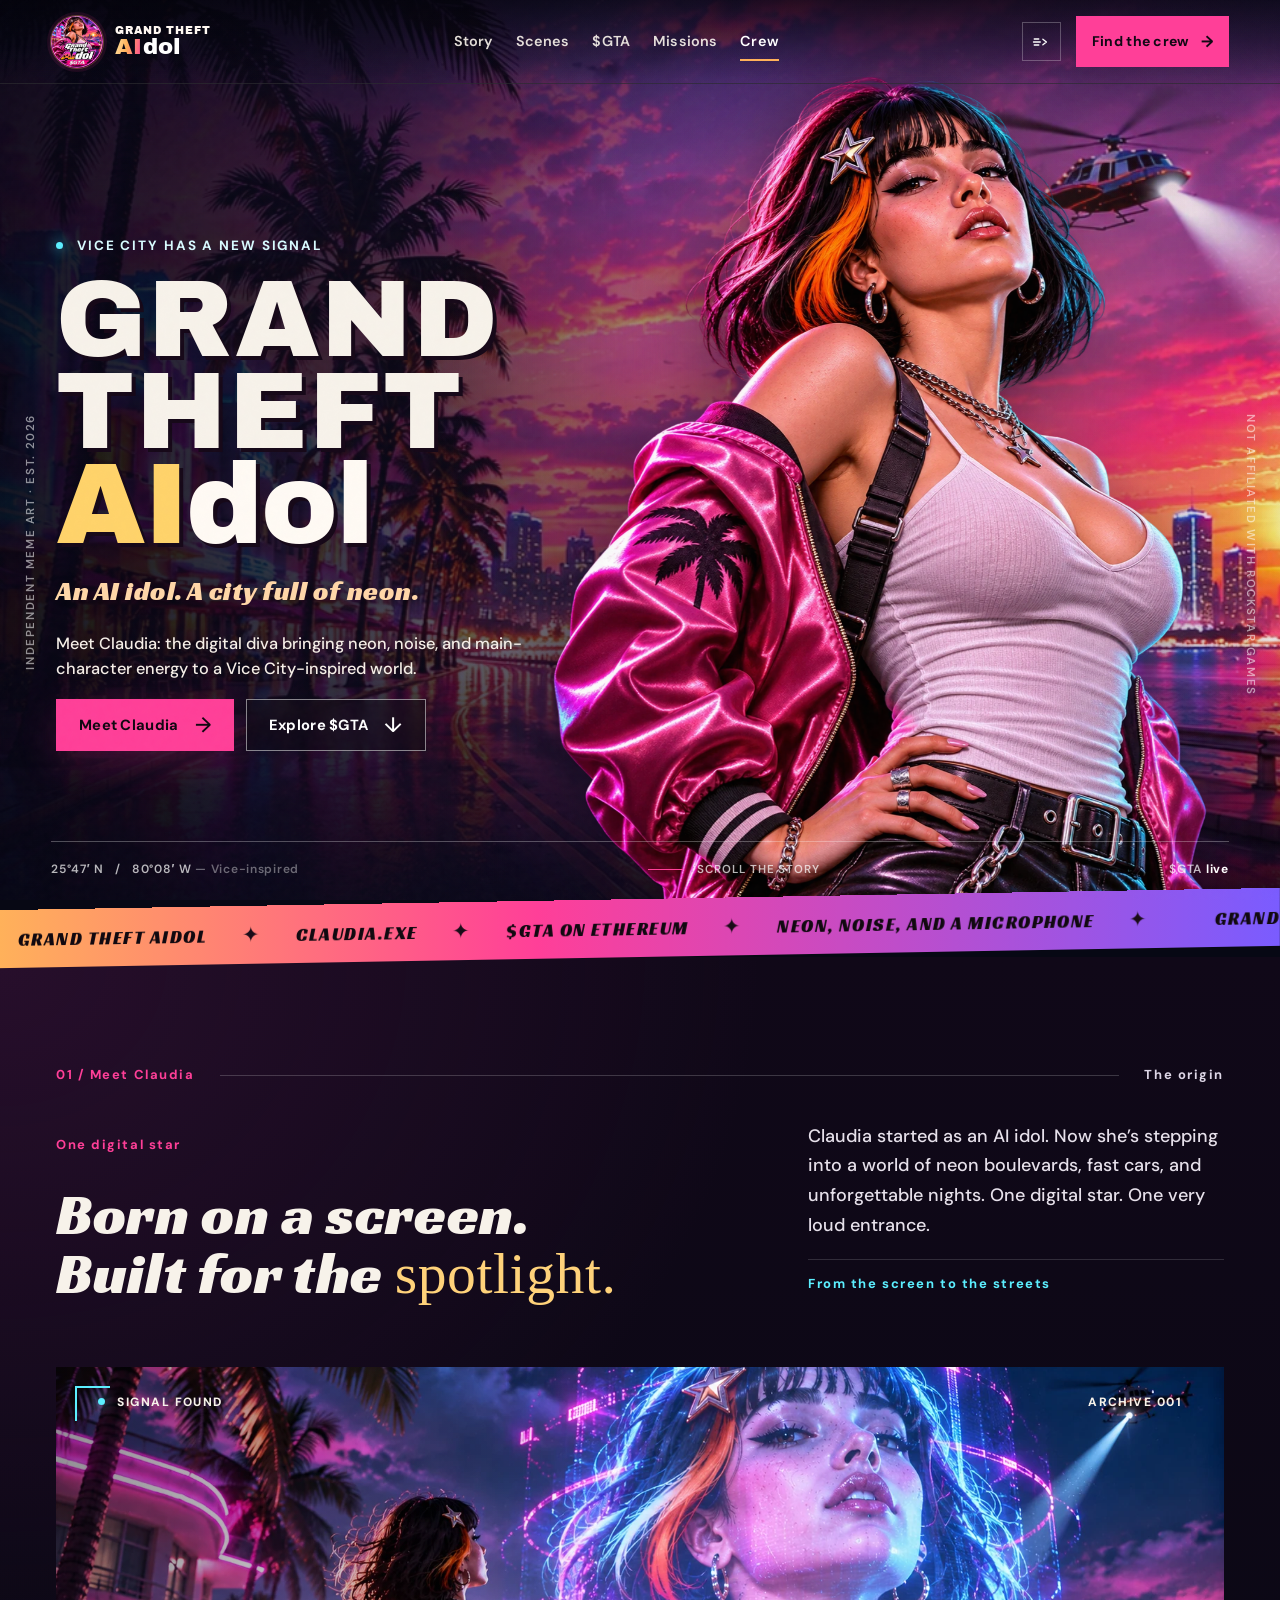
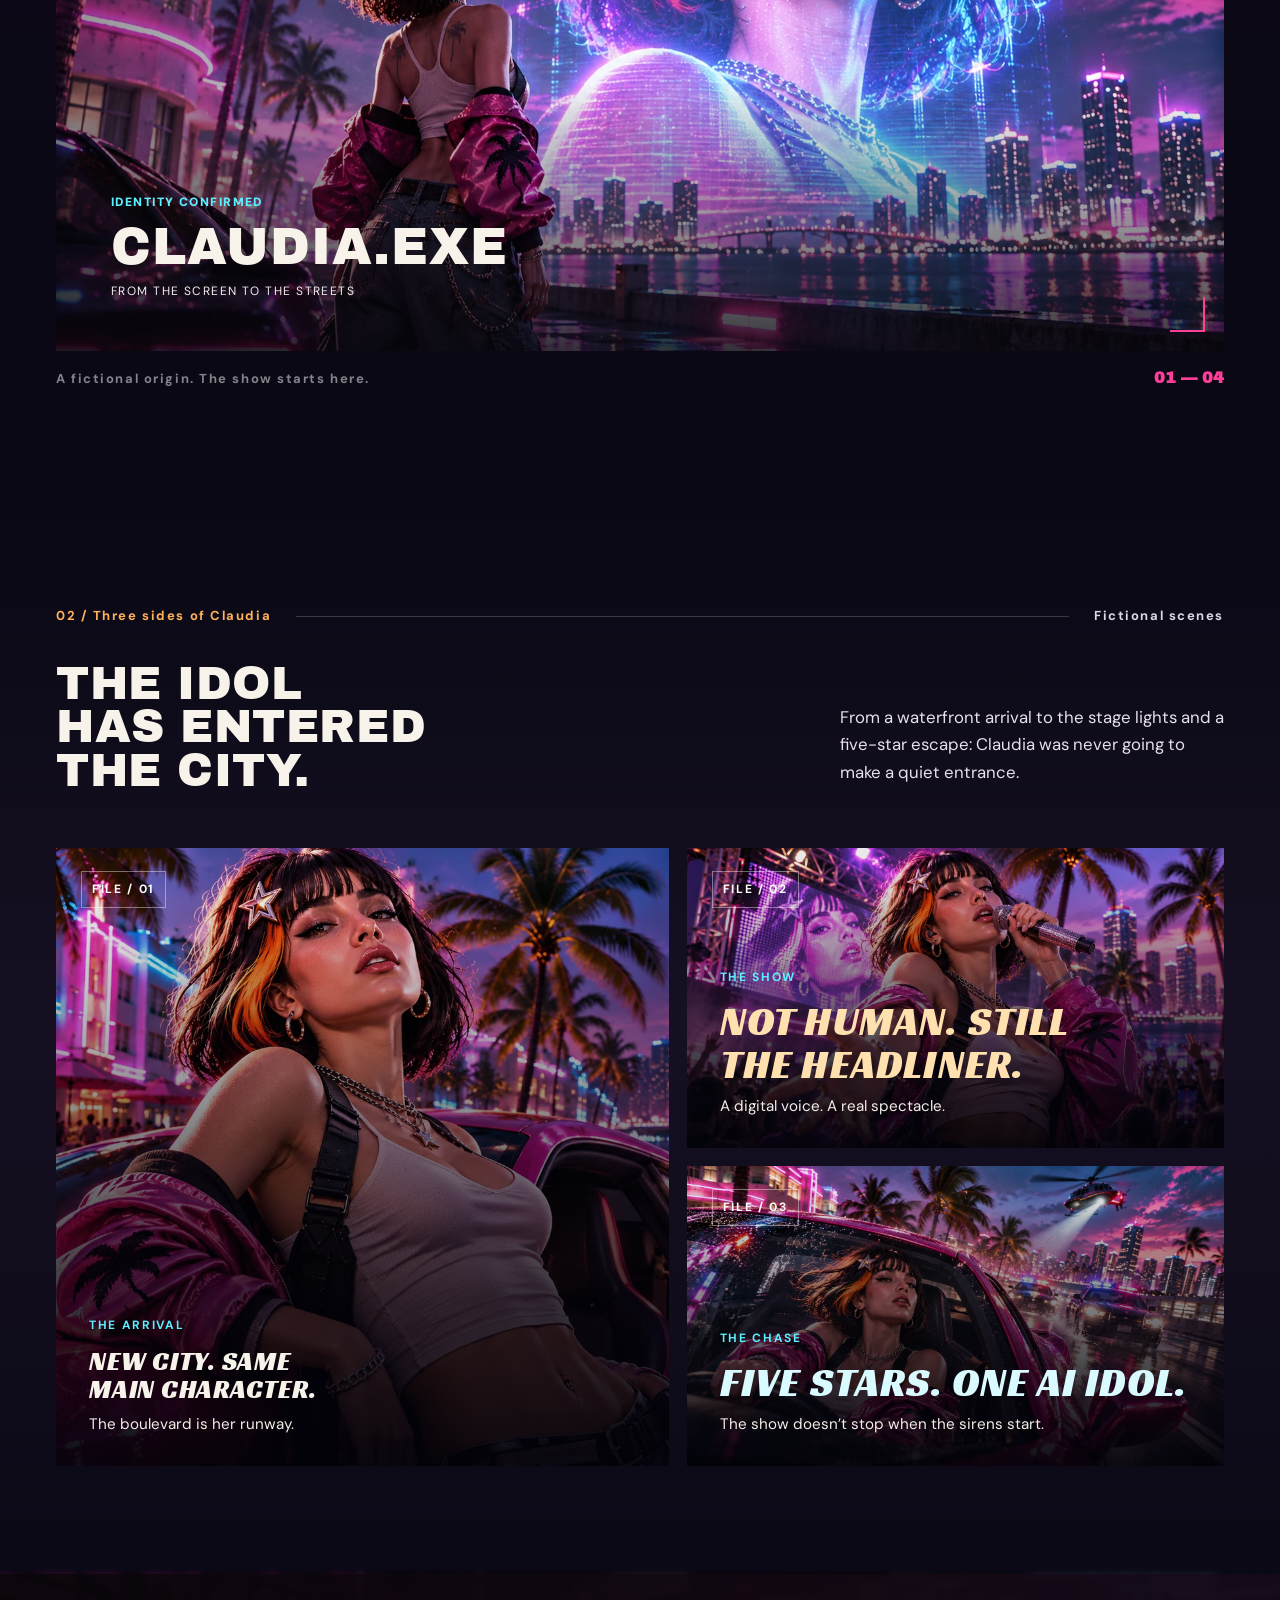
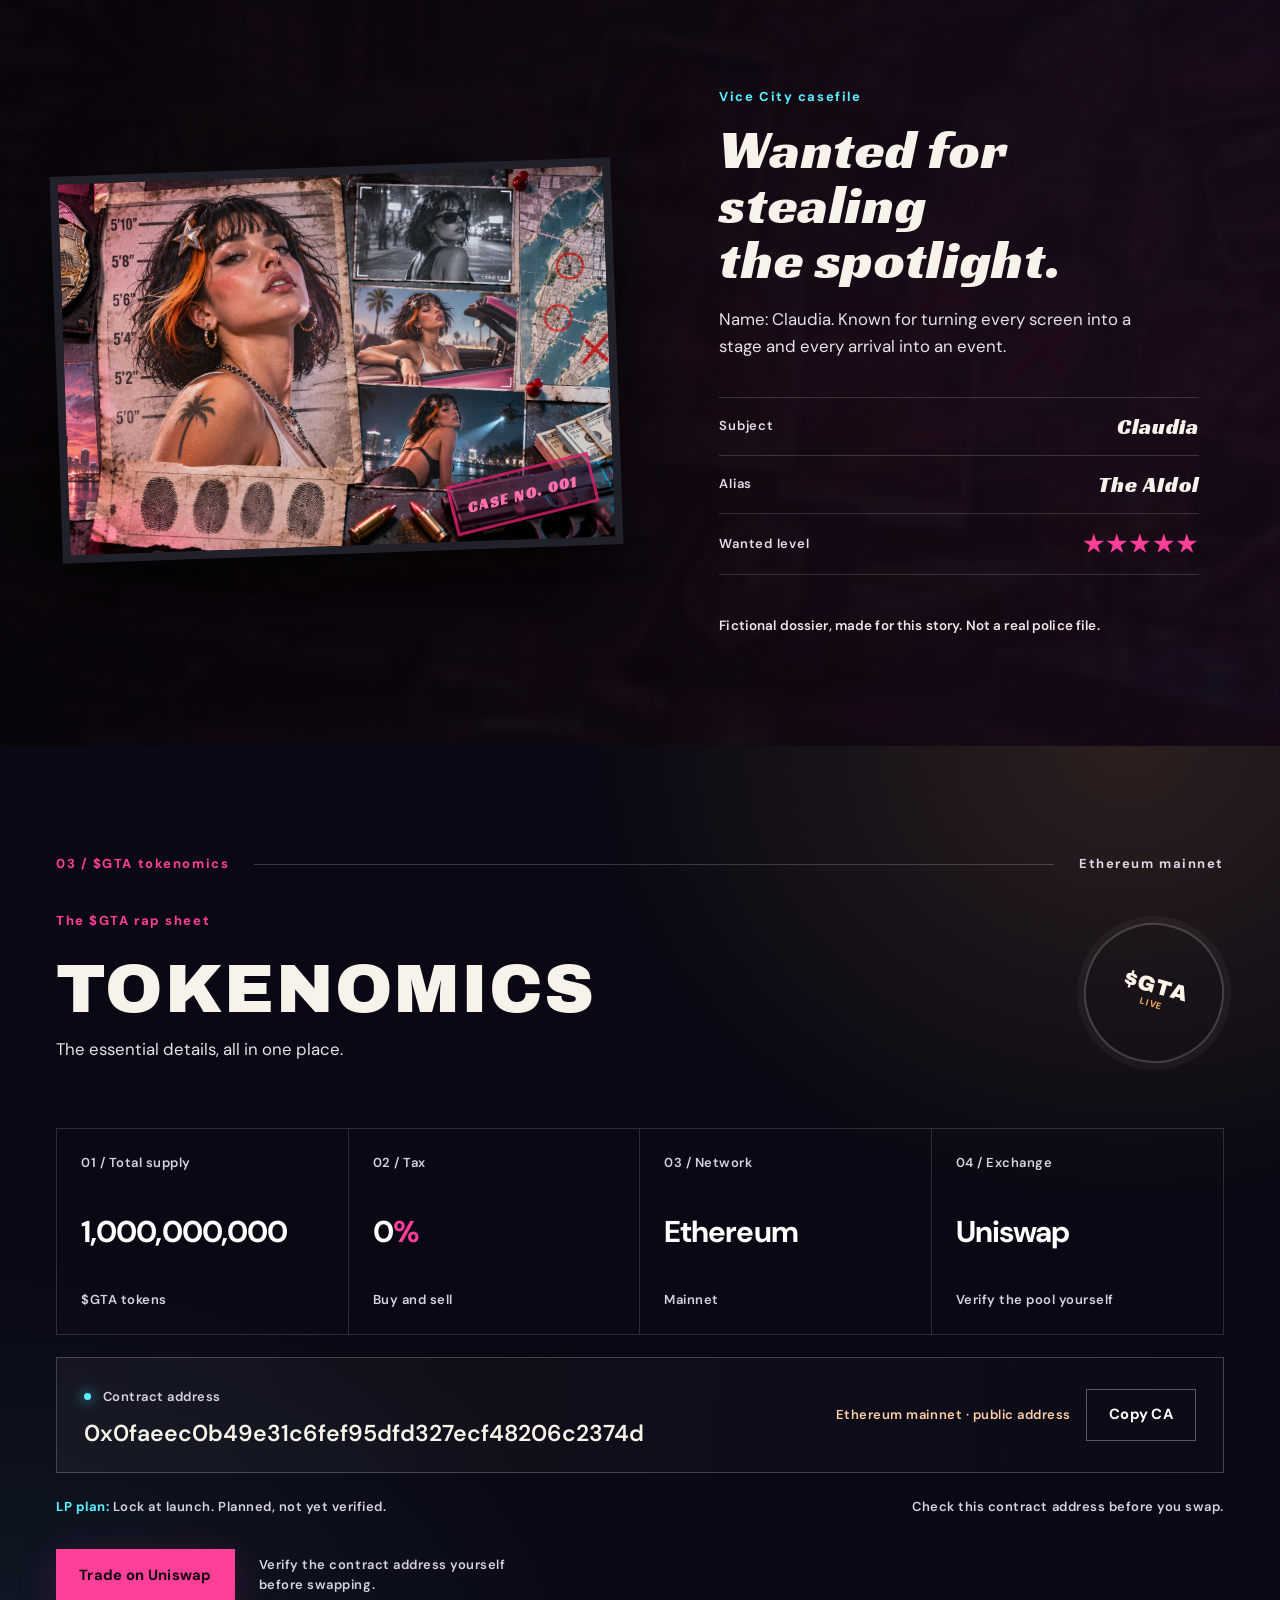
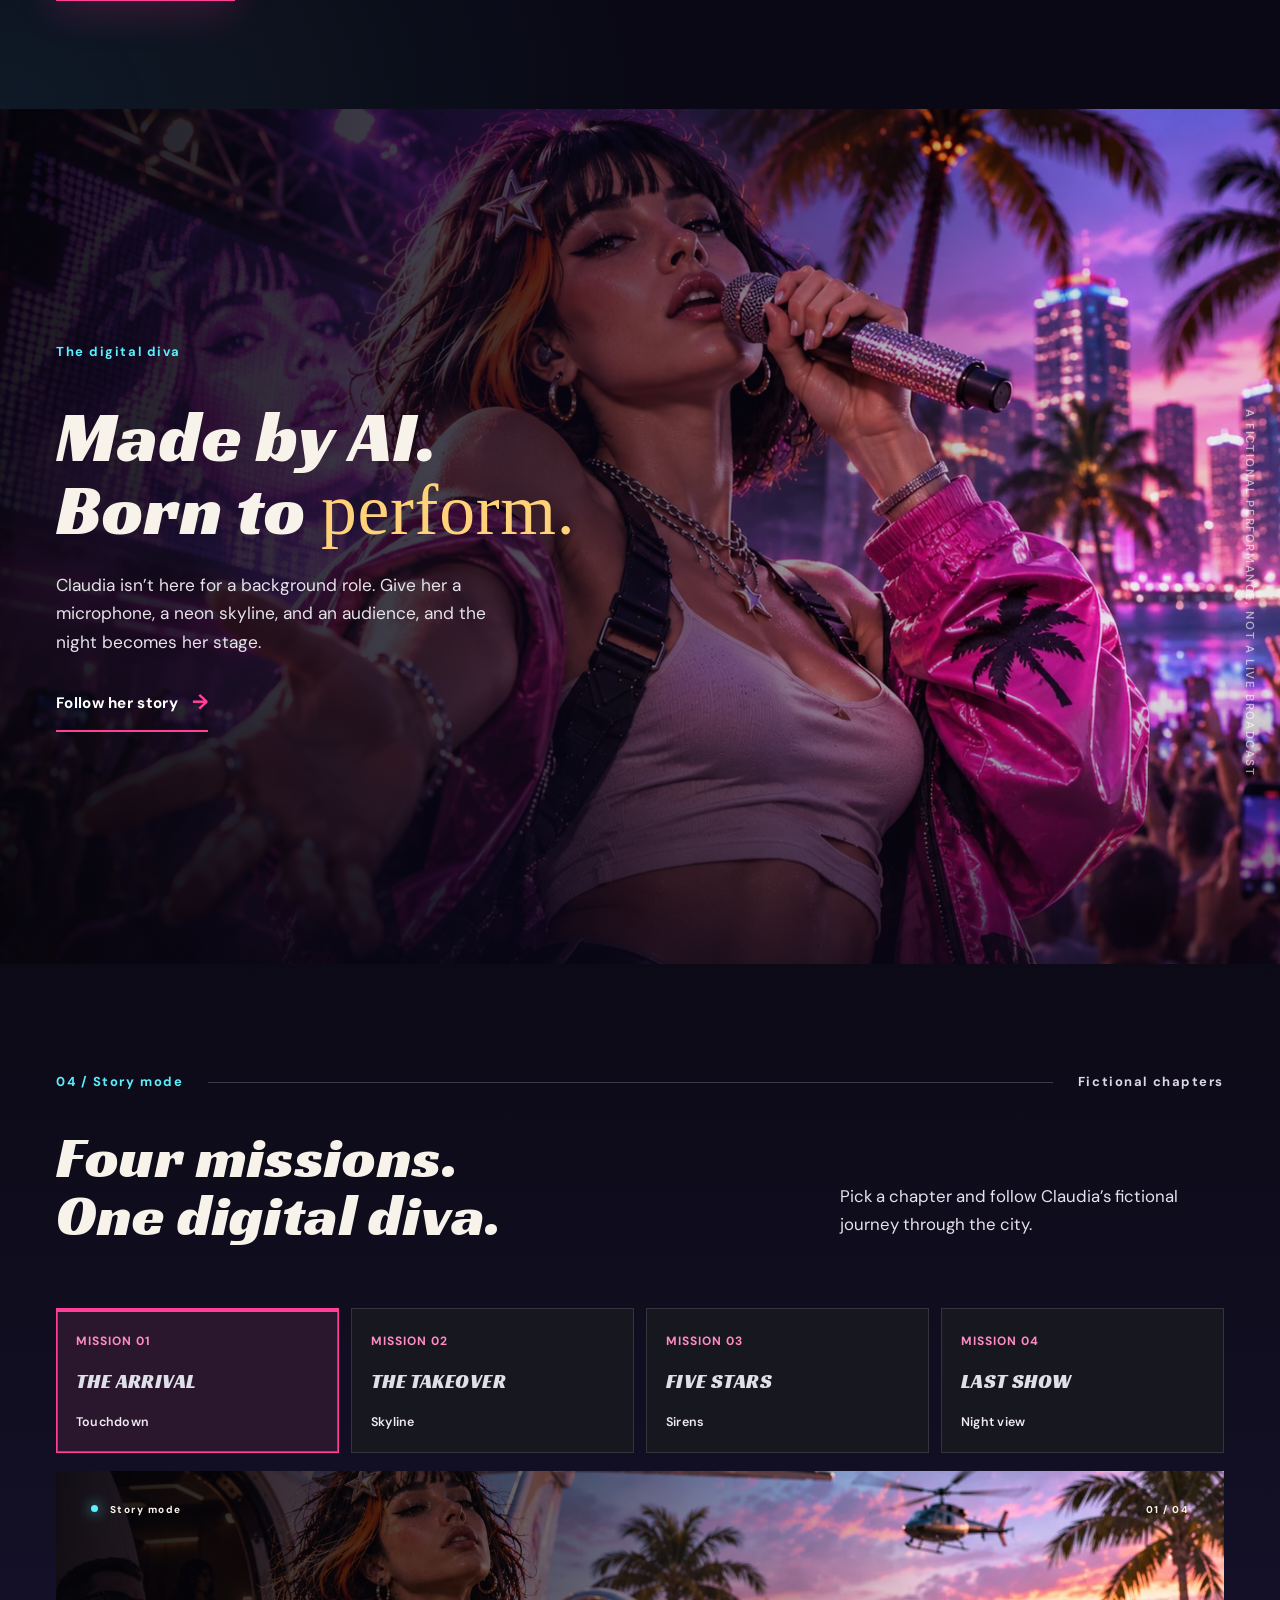
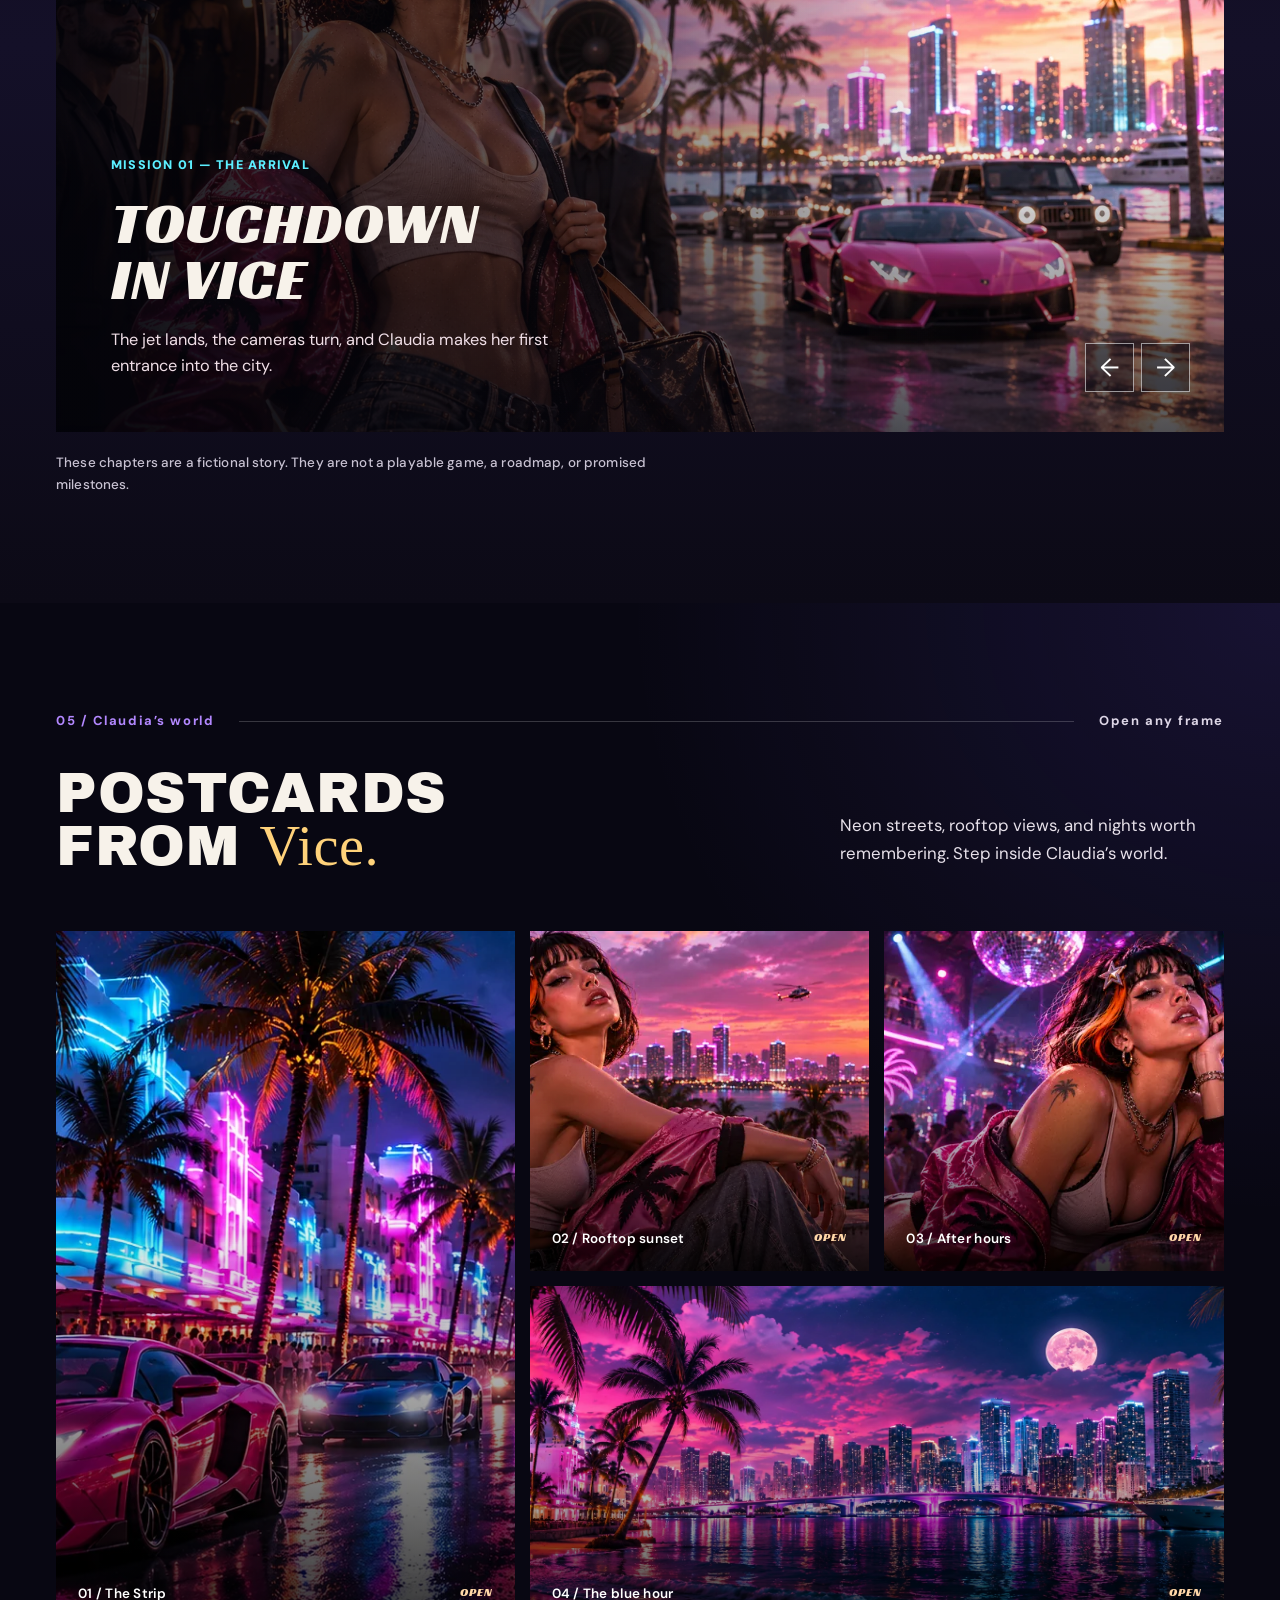
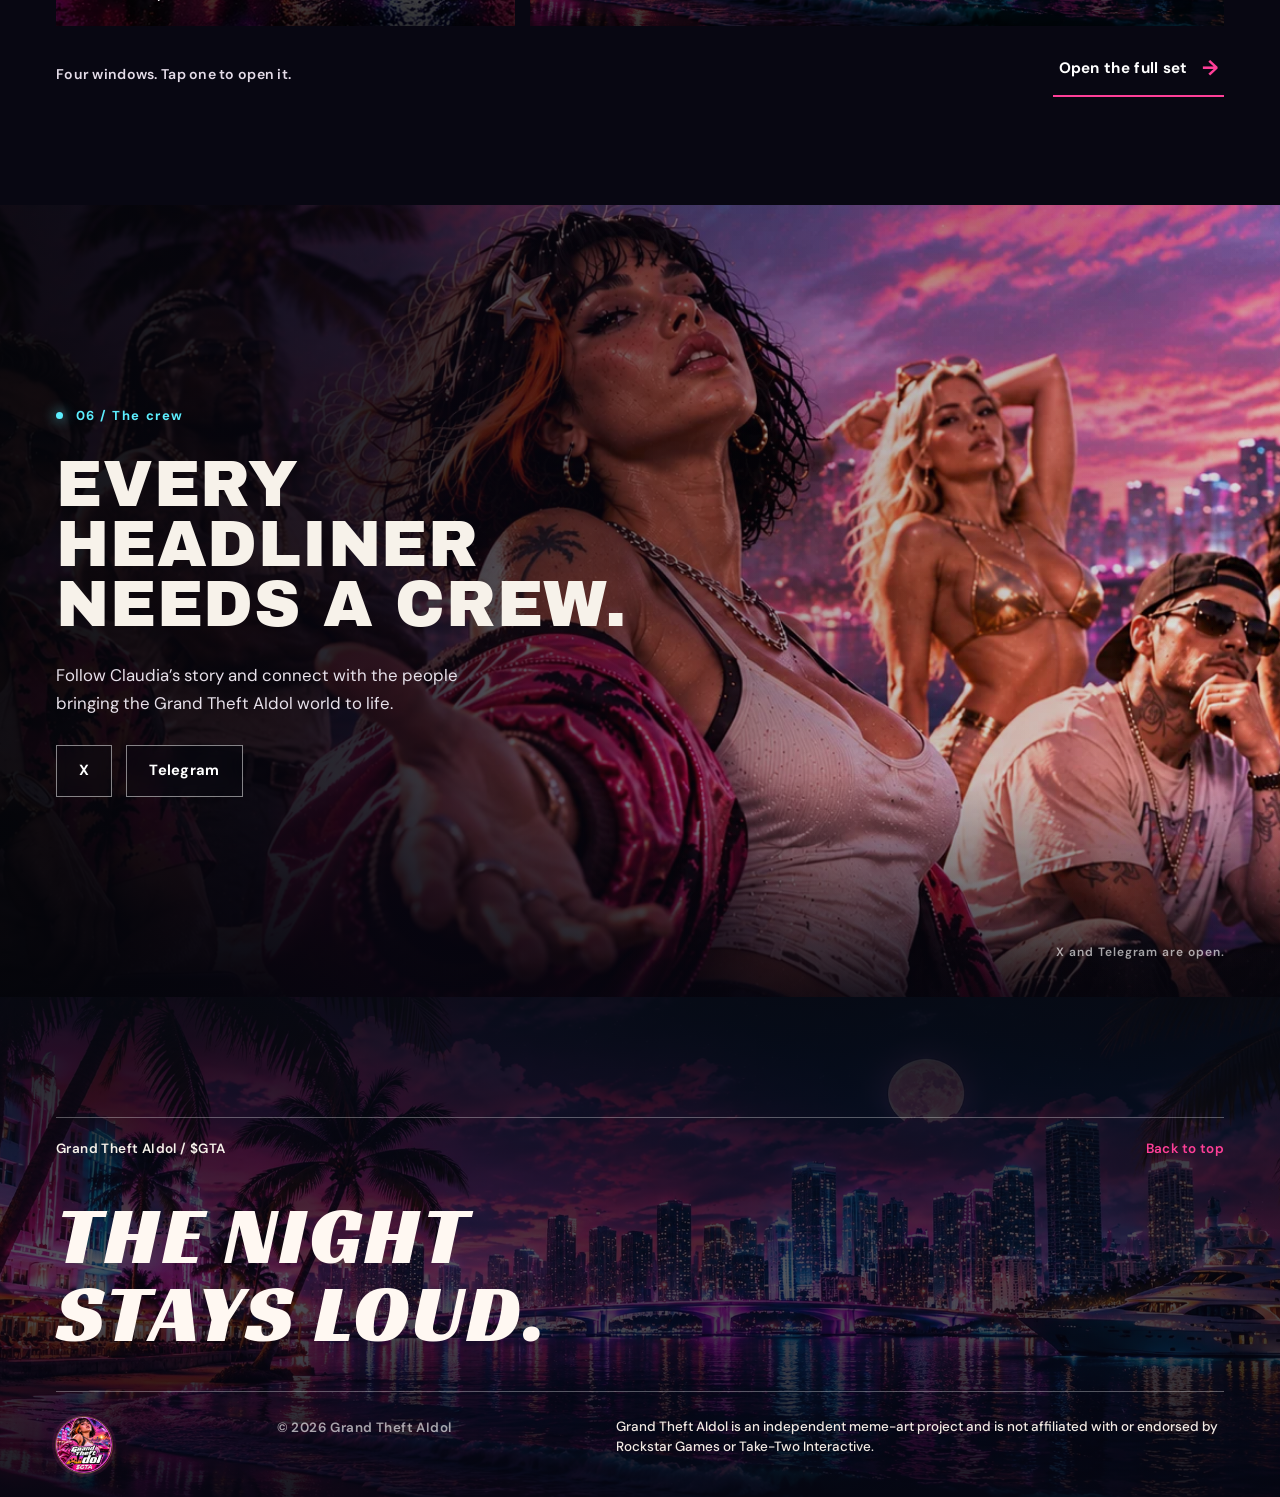
==== commit 298a0a5a: "Publish the contract address and the official X and Telegram links." ====
--- a/index.html
+++ b/index.html
@@ -83,7 +83,7 @@
       <div class="hero__footer">
         <div class="coordinates">25°47′ N &nbsp; / &nbsp; 80°08′ W <span>— Vice-inspired</span></div>
         <a class="scroll-hint" href="#story"><span class="scroll-hint__line"></span> Scroll the story</a>
-        <div class="hero__edition">$GTA <strong>pre-launch</strong></div>
+        <div class="hero__edition">$GTA <strong>live</strong></div>
       </div>
     </section>
 
@@ -143,17 +143,17 @@
 
     <section class="token section" id="tokenomics" aria-labelledby="tokenHeading">
       <div class="container">
-        <div class="section-kicker reveal"><span>03 / $GTA tokenomics</span><span class="section-kicker__rule"></span><span>Pre-launch</span></div>
-        <div class="token__head reveal"><div><p class="eyebrow text-pink">The $GTA rap sheet</p><h2 class="display display--poster" id="tokenHeading">Tokenomics</h2><p class="token__intro">The essential details, all in one place.</p></div><div class="token__seal" aria-hidden="true">$GTA<small>Pre-launch</small></div></div>
+        <div class="section-kicker reveal"><span>03 / $GTA tokenomics</span><span class="section-kicker__rule"></span><span>Ethereum mainnet</span></div>
+        <div class="token__head reveal"><div><p class="eyebrow text-pink">The $GTA rap sheet</p><h2 class="display display--poster" id="tokenHeading">Tokenomics</h2><p class="token__intro">The essential details, all in one place.</p></div><div class="token__seal" aria-hidden="true">$GTA<small>Live</small></div></div>
         <div class="token__grid">
           <div class="token-stat reveal"><span class="token-stat__index">01 / Total supply</span><strong>1,000,000,000</strong><small>$GTA tokens</small></div>
           <div class="token-stat reveal"><span class="token-stat__index">02 / Tax</span><strong>0<span>%</span></strong><small>Buy and sell</small></div>
           <div class="token-stat reveal"><span class="token-stat__index">03 / Network</span><strong>Ethereum</strong><small>Mainnet</small></div>
-          <div class="token-stat reveal"><span class="token-stat__index">04 / Exchange</span><strong>Uniswap</strong><small>V4 · planned, not live</small></div>
-        </div>
-        <div class="contract reveal" id="contractPanel"><div class="contract__label"><span><span class="led"></span> Contract address</span><strong id="contractText">Coming soon</strong></div><div class="contract__actions"><span class="contract__status" id="contractStatus">Not deployed yet</span><button type="button" id="copyContract" class="btn btn--subtle" data-copy-contract disabled>Copy CA</button></div></div>
-        <div class="token__subnote reveal"><span><strong>LP plan:</strong> Lock at launch. Planned, not yet verified.</span><span class="token__note-right">These figures are pre-launch and may change.</span></div>
-        <div class="token__cta-row reveal"><a class="btn btn--pink trade-link is-unavailable" id="tradeLink" aria-disabled="true">Coming soon</a><span>No trading link until a contract address is added.</span></div>
+          <div class="token-stat reveal"><span class="token-stat__index">04 / Exchange</span><strong>Uniswap</strong><small>Verify the pool yourself</small></div>
+        </div>
+        <div class="contract reveal" id="contractPanel"><div class="contract__label"><span><span class="led"></span> Contract address</span><strong id="contractText">0x0faeec0b49e31c6fef95dfd327ecf48206c2374d</strong></div><div class="contract__actions"><span class="contract__status" id="contractStatus">Ethereum mainnet · public address</span><button type="button" id="copyContract" class="btn btn--subtle" data-copy-contract disabled>Copy CA</button></div></div>
+        <div class="token__subnote reveal"><span><strong>LP plan:</strong> Lock at launch. Planned, not yet verified.</span><span class="token__note-right">Check this contract address before you swap.</span></div>
+        <div class="token__cta-row reveal"><a class="btn btn--pink trade-link" id="tradeLink" href="https://app.uniswap.org/swap?chain=ethereum&amp;inputCurrency=ETH&amp;outputCurrency=0x0faeec0b49e31c6fef95dfd327ecf48206c2374d" target="_blank" rel="noopener noreferrer">Trade on Uniswap</a><span>Verify the contract address yourself before swapping.</span></div>
       </div>
     </section>
 
@@ -202,8 +202,8 @@
     <section class="crew stage" id="crew" aria-labelledby="crewHeading">
       <img class="crew__image" src="assets/images/crew.webp" alt="Claudia surrounded by a group of friends on the neon Vice City waterfront." loading="lazy" decoding="async" />
       <div class="crew__overlay"></div>
-      <div class="container crew__inner"><p class="eyebrow reveal"><span class="led"></span> 06 / The crew</p><h2 id="crewHeading" class="display display--poster reveal">Every headliner needs a crew.</h2><p class="crew__description reveal">Follow Claudia’s story and connect with the people bringing the Grand Theft AIdol world to life.</p><div class="crew__buttons reveal" id="communityLinks"><span class="btn btn--outline btn--pending">X — Coming soon</span><span class="btn btn--outline btn--pending">Telegram — Coming soon</span></div></div>
-      <span class="crew__stamp">Links go live when the accounts do.</span>
+      <div class="container crew__inner"><p class="eyebrow reveal"><span class="led"></span> 06 / The crew</p><h2 id="crewHeading" class="display display--poster reveal">Every headliner needs a crew.</h2><p class="crew__description reveal">Follow Claudia’s story and connect with the people bringing the Grand Theft AIdol world to life.</p><div class="crew__buttons reveal" id="communityLinks"><a class="btn btn--outline" href="https://x.com/grandtheftaidol" target="_blank" rel="noopener noreferrer" data-social="x">X</a><a class="btn btn--outline" href="https://t.me/grandtheftaidol" target="_blank" rel="noopener noreferrer" data-social="telegram">Telegram</a></div></div>
+      <span class="crew__stamp">X and Telegram are open.</span>
     </section>
   </main>
 
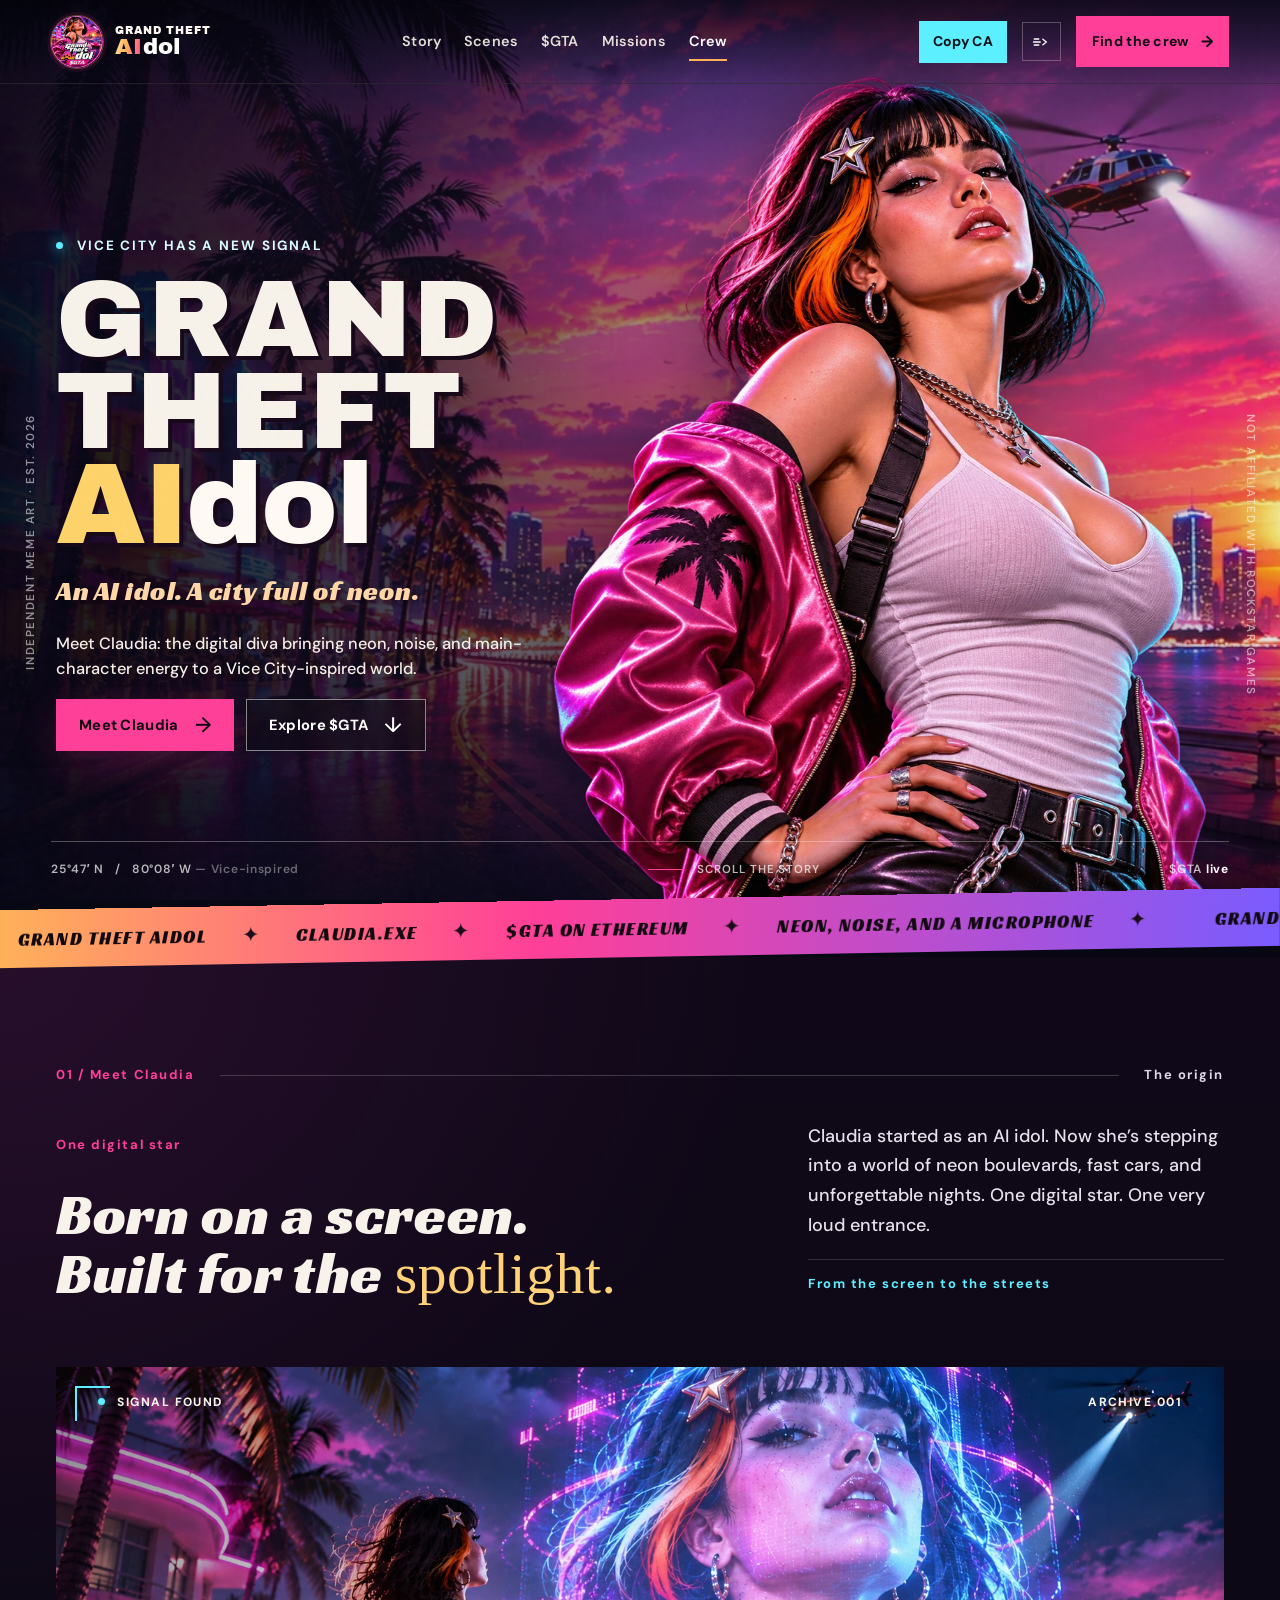
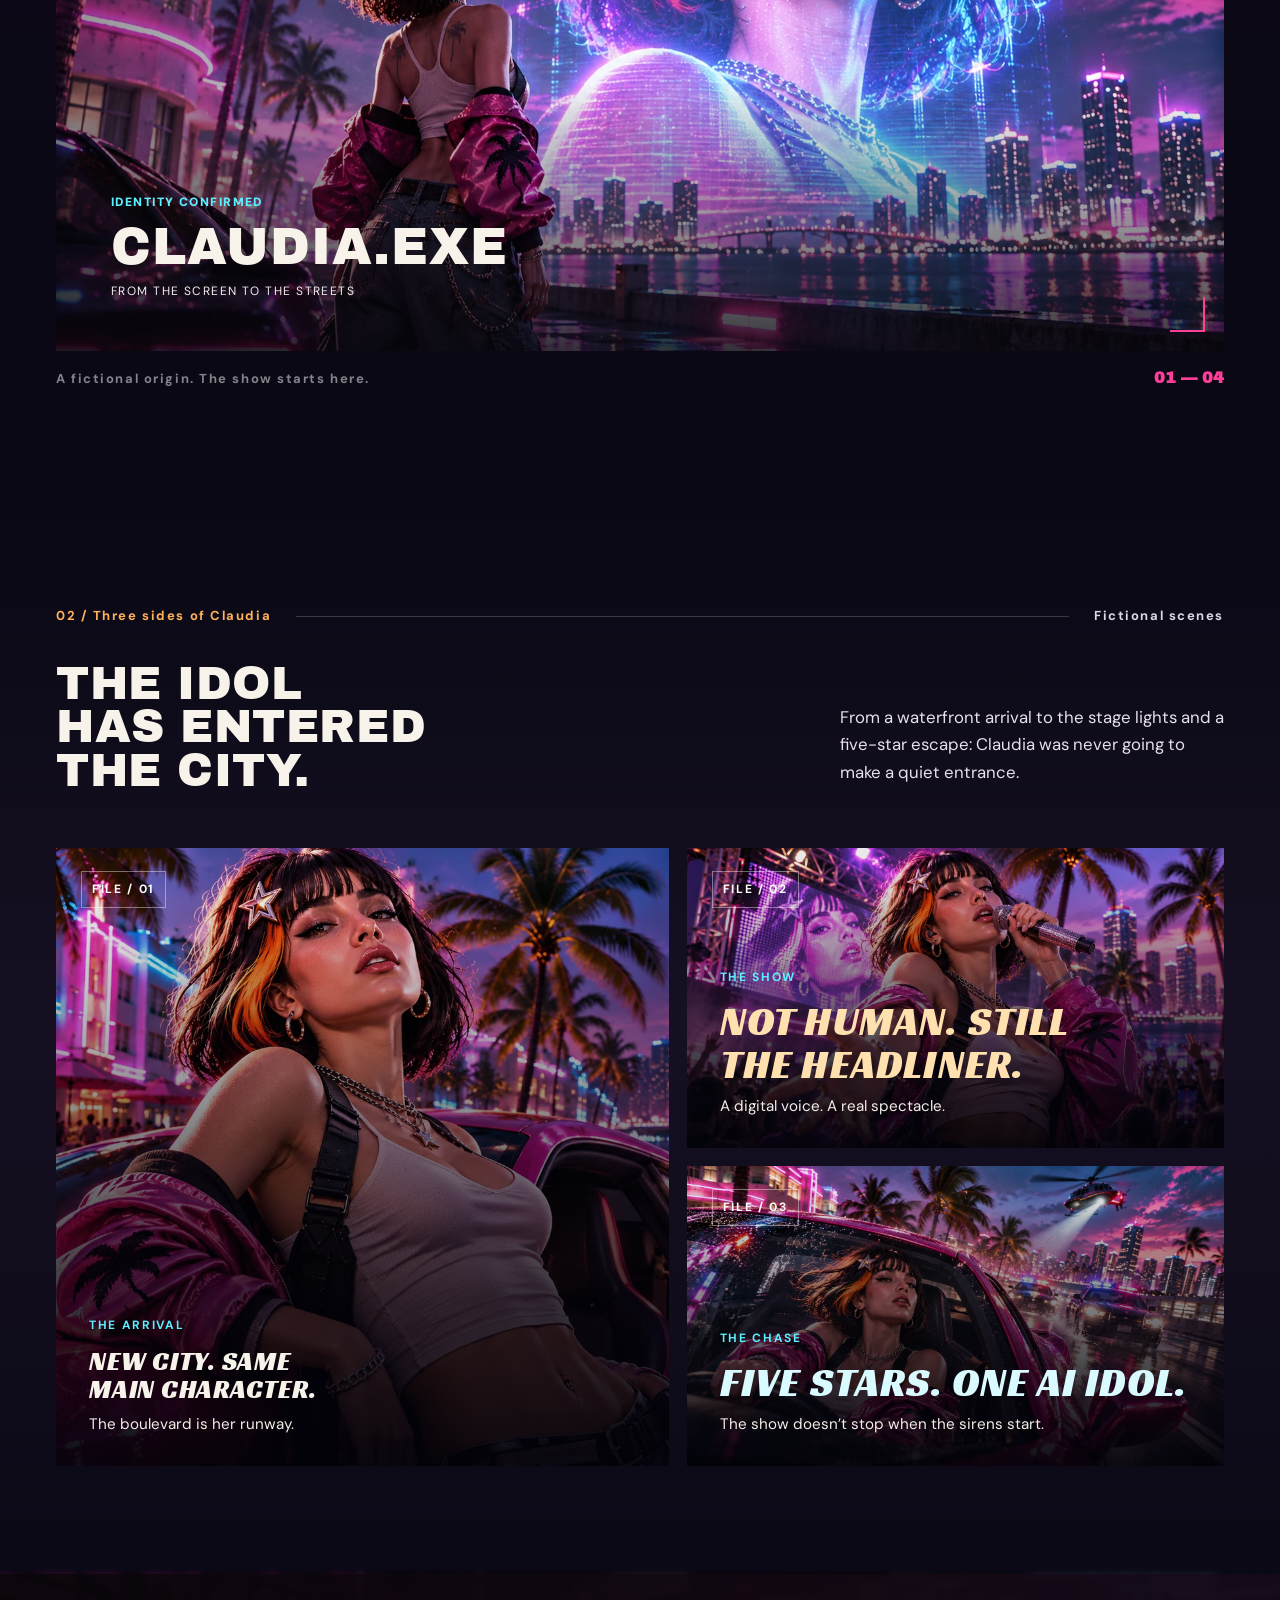
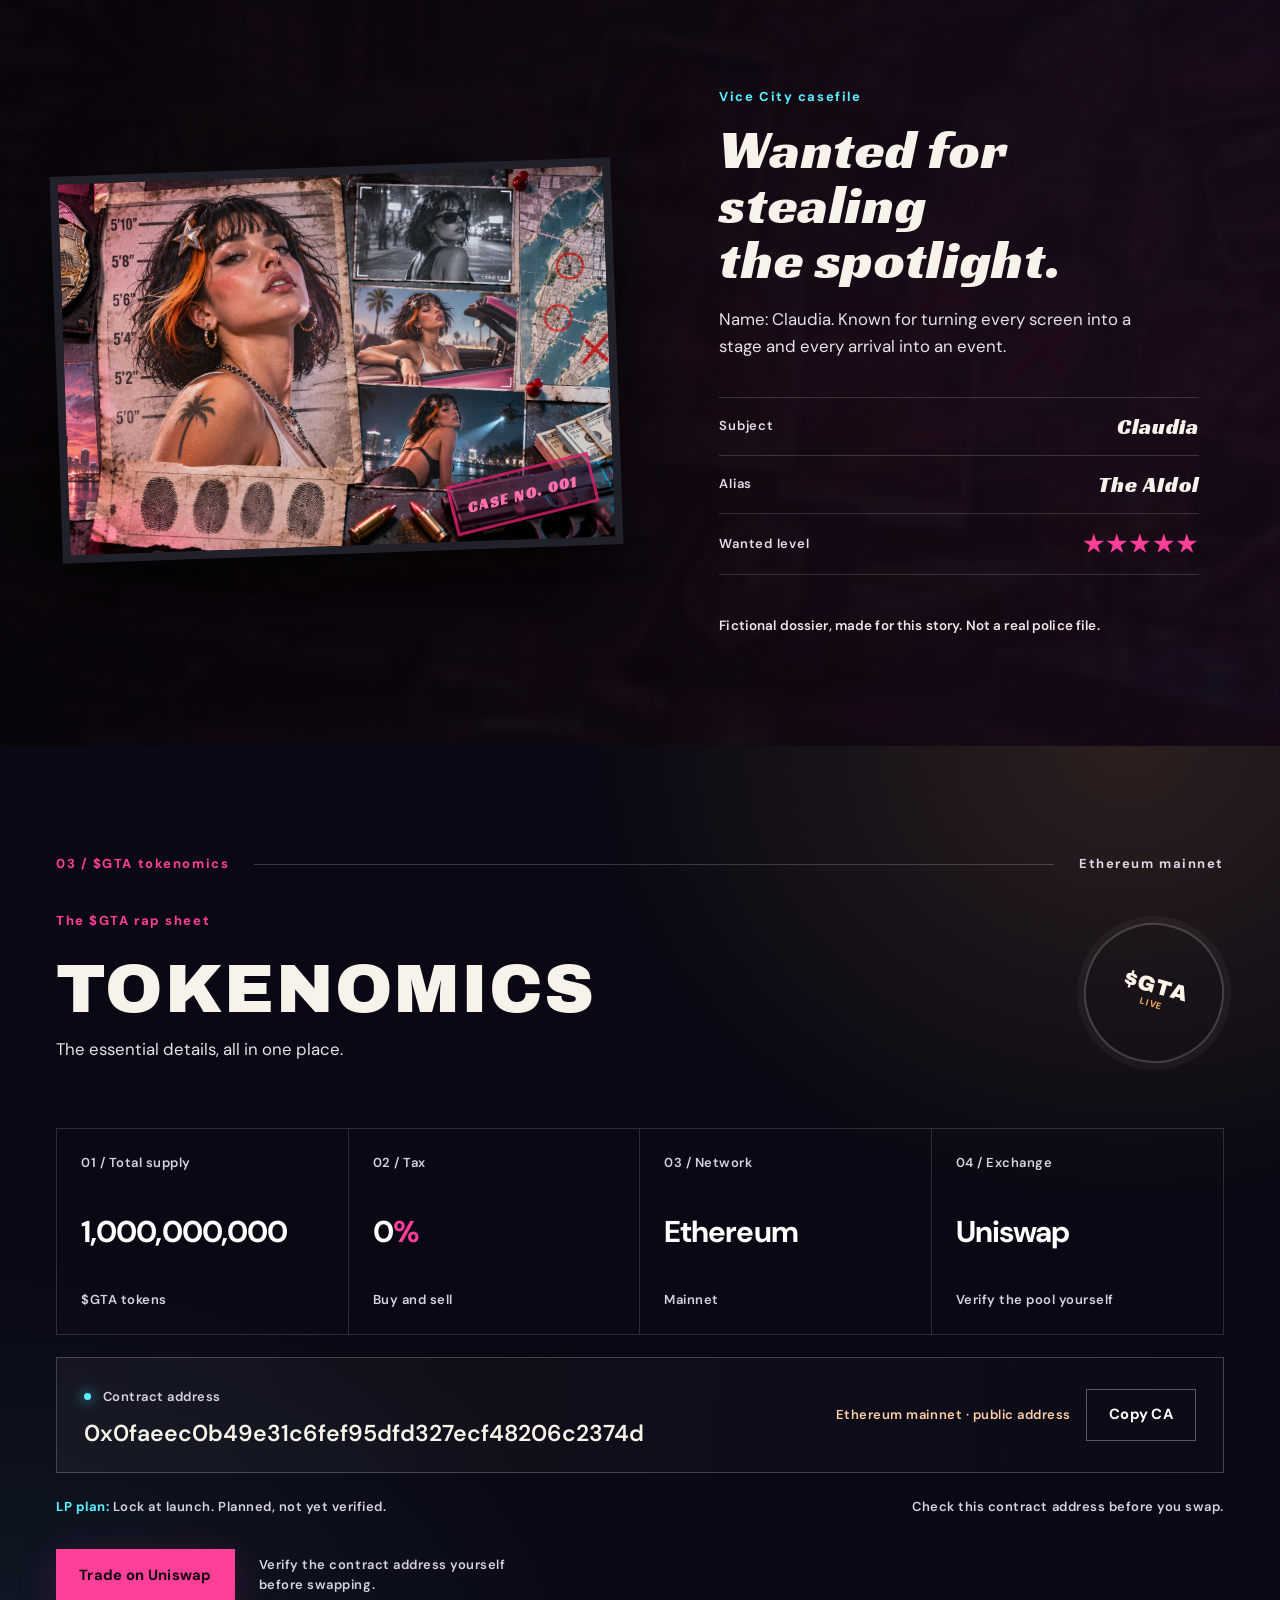
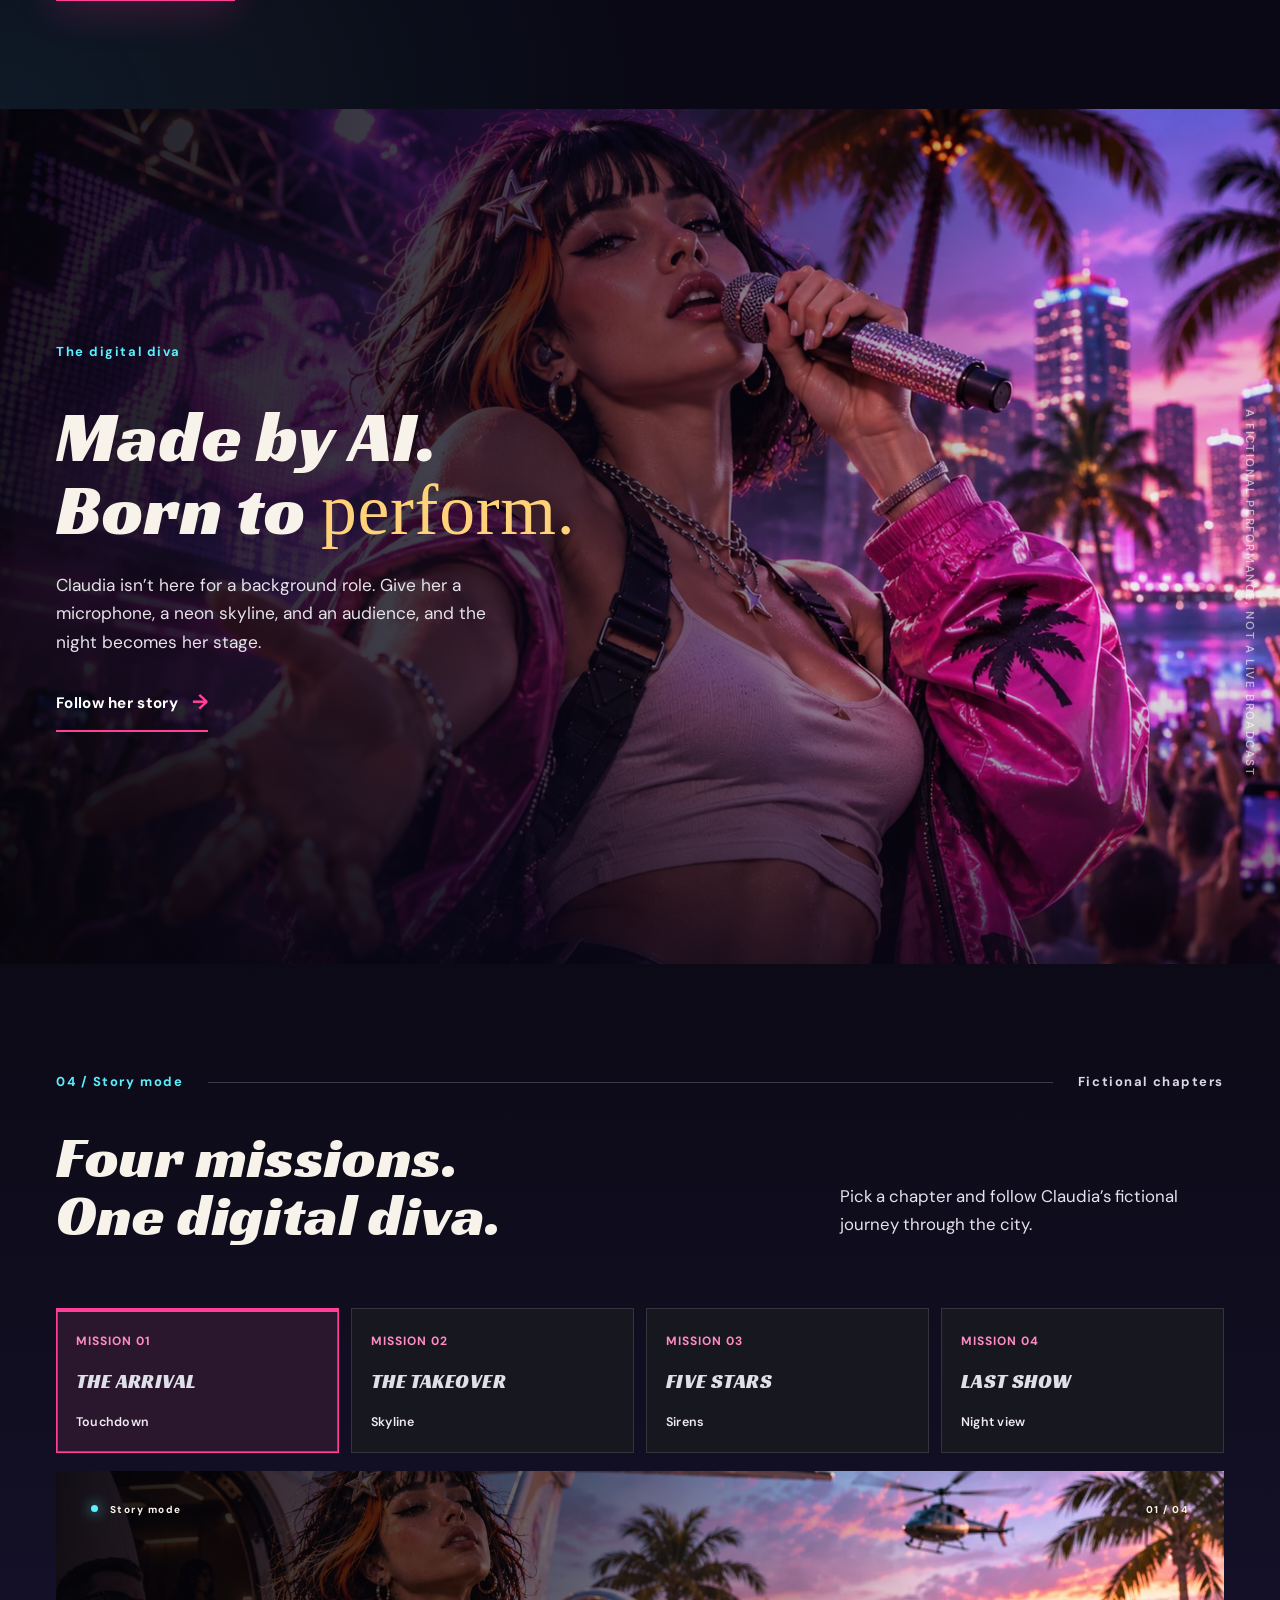
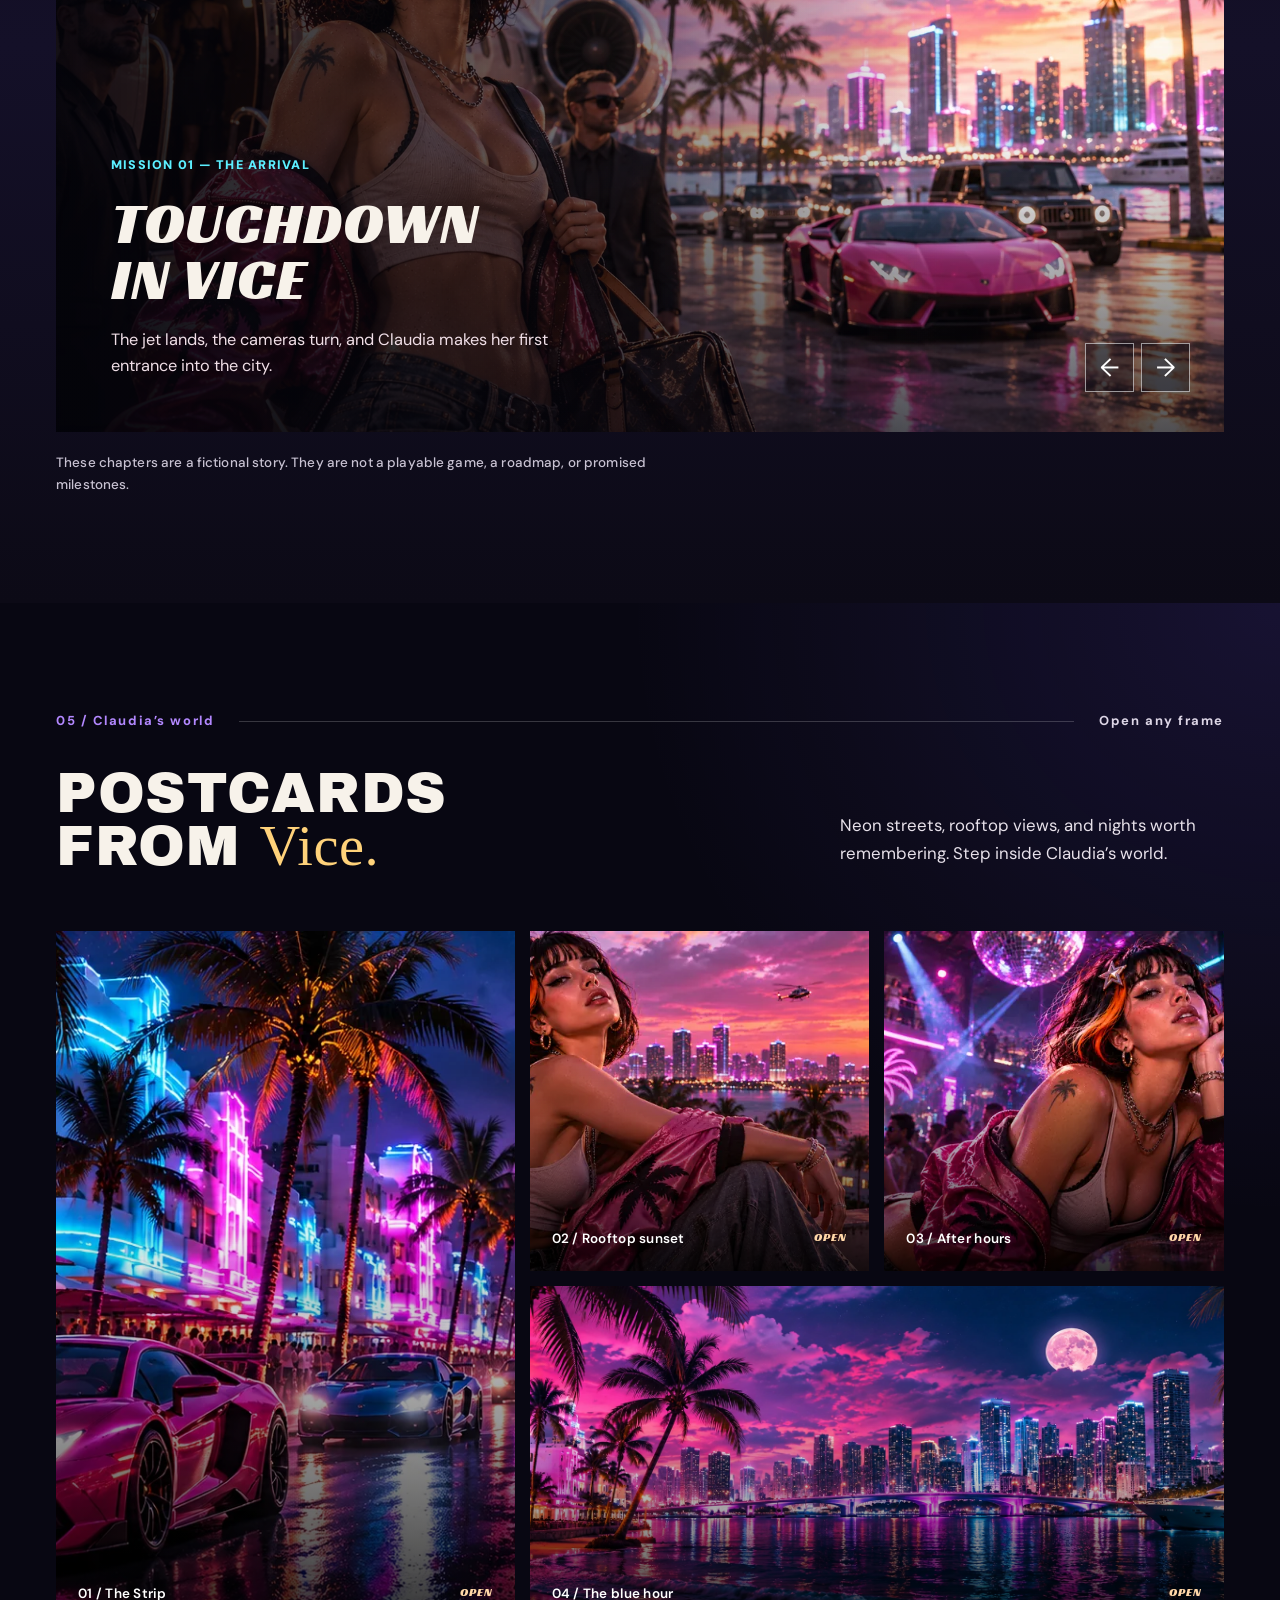
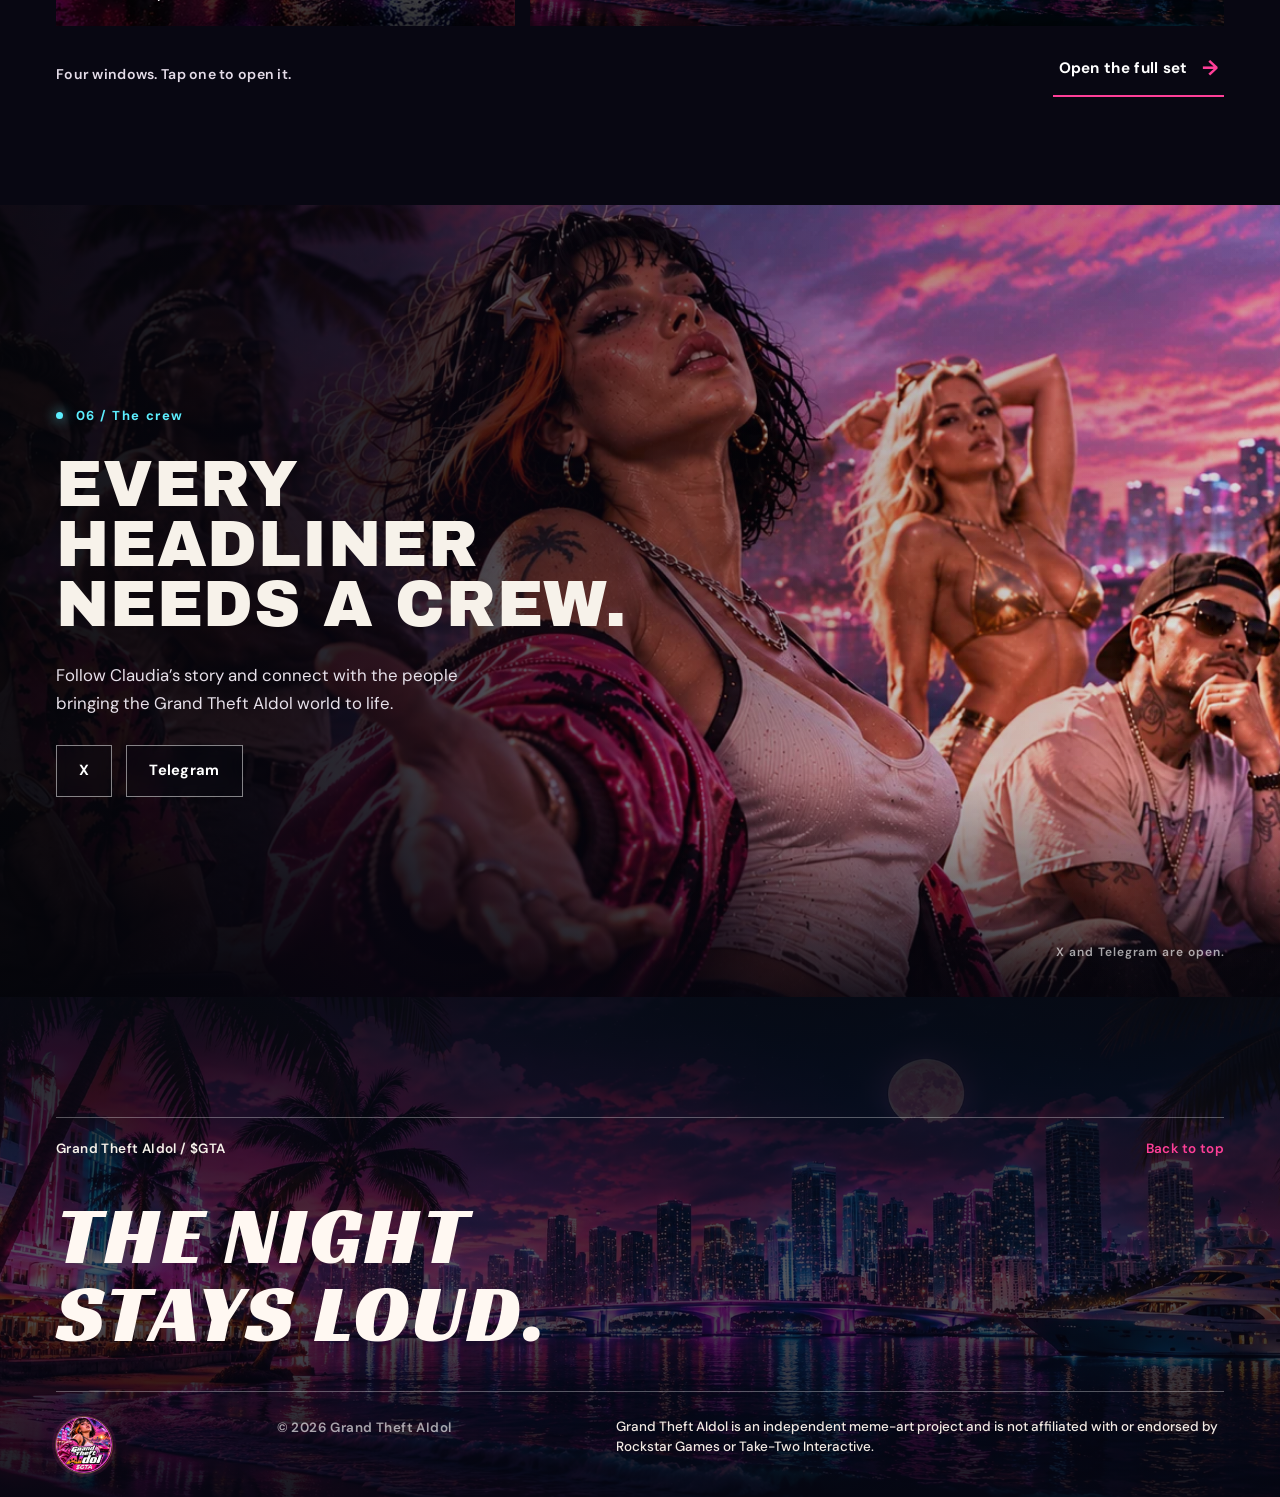
==== commit 954842cc: "Add a Copy CA button to the top bar." ====
--- a/index.html
+++ b/index.html
@@ -51,6 +51,7 @@
       <span class="nav__mobile-meta">Vice City / 2026</span>
     </nav>
     <div class="header__actions">
+      <button class="header__copy" id="copyContractHeader" type="button" data-copy-contract disabled>Copy CA</button>
       <button class="icon-btn motion-toggle" id="motionToggle" type="button" aria-label="Reduce site animations" aria-pressed="false" title="Reduce animations">
         <svg class="icon-motion icon-motion--on" viewBox="0 0 24 24" aria-hidden="true"><path d="M3 8h6M2 12h9M3 16h6" fill="none" stroke="currentColor" stroke-width="1.8" stroke-linecap="round"/><path d="m14.5 8.2 4.7 3.8-4.7 3.8" fill="none" stroke="currentColor" stroke-width="1.8" stroke-linecap="round" stroke-linejoin="round"/></svg>
         <svg class="icon-motion icon-motion--off" viewBox="0 0 24 24" aria-hidden="true"><path d="M3 8h6M2 12h9M3 16h6" fill="none" stroke="currentColor" stroke-width="1.8" stroke-linecap="round"/><path d="M15 8v8M19 8v8" fill="none" stroke="currentColor" stroke-width="1.8" stroke-linecap="round"/></svg>
--- a/css/type.css
+++ b/css/type.css
@@ -68,7 +68,7 @@
 #missions .section-kicker { color: var(--cyan); }
 #archive .section-kicker { color: var(--purple); }
 
-.btn, .header__cta, .text-link, .toast {
+.btn, .header__cta, .header__copy, .text-link, .toast {
   font-family: var(--font-body);
   font-weight: 700;
   letter-spacing: 0.02em;
@@ -76,6 +76,21 @@
 }
 .btn { font-size: 0.92rem; gap: 16px; min-height: 52px; }
 .header__cta { font-size: 0.875rem; letter-spacing: 0.02em; padding: 13px 16px; gap: 12px; }
+.header__copy {
+  display: inline-flex;
+  align-items: center;
+  justify-content: center;
+  min-height: 42px;
+  padding: 0 14px;
+  border: 0;
+  background: var(--cyan);
+  color: #071018;
+  font-size: 0.875rem;
+  white-space: nowrap;
+  cursor: pointer;
+}
+.header__copy:hover:not(:disabled) { background: #fff; }
+.header__copy:disabled { opacity: 0.45; cursor: not-allowed; }
 .text-link { font-size: 0.95rem; letter-spacing: 0.02em; gap: 14px; }
 .toast { font-size: 0.8125rem; letter-spacing: 0.02em; }
 
@@ -484,6 +499,7 @@
 }
 
 @media (max-width: 700px) {
+  .header__copy { min-height: 36px; padding: 0 10px; font-size: 0.78rem; }
   .brand__logo { width: 40px; height: 40px; }
   .brand__name { font-size: 0.58rem; }
   .brand__name .brand__idol { font-size: 1.05rem; }
